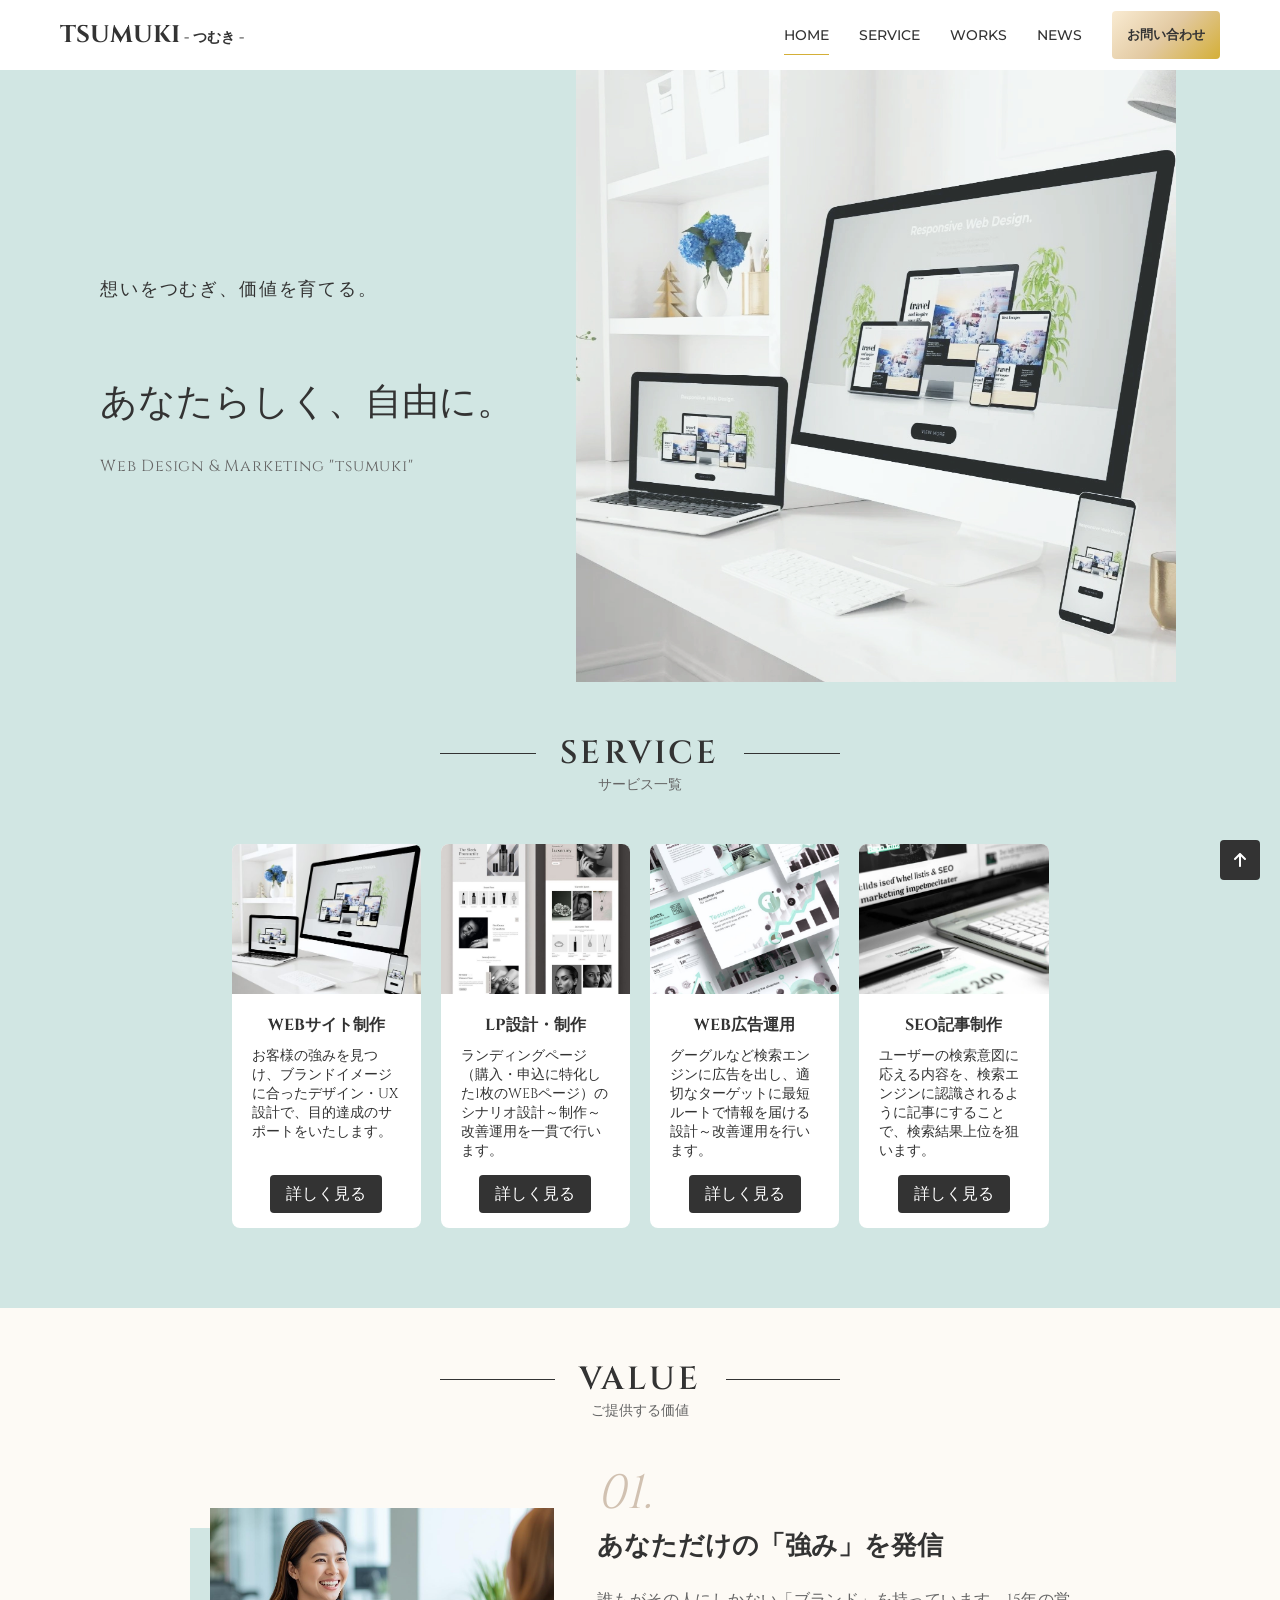
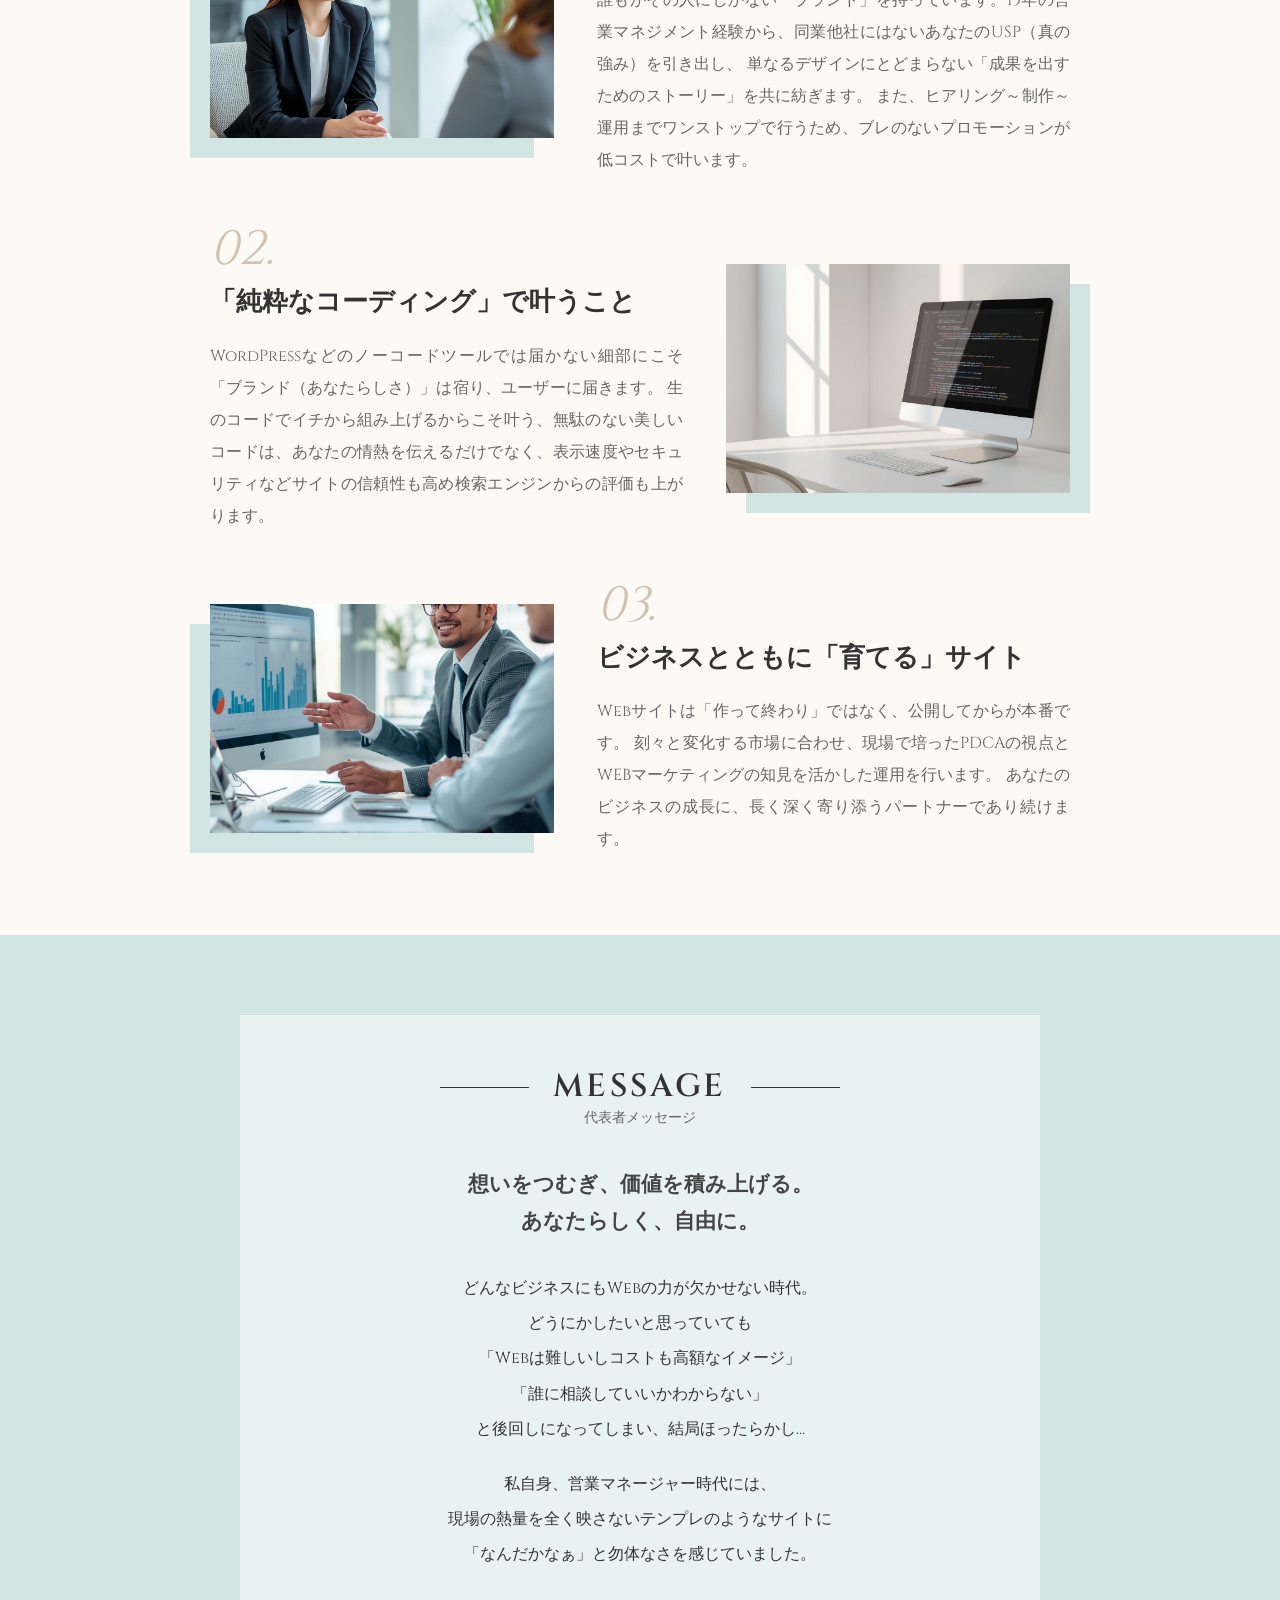
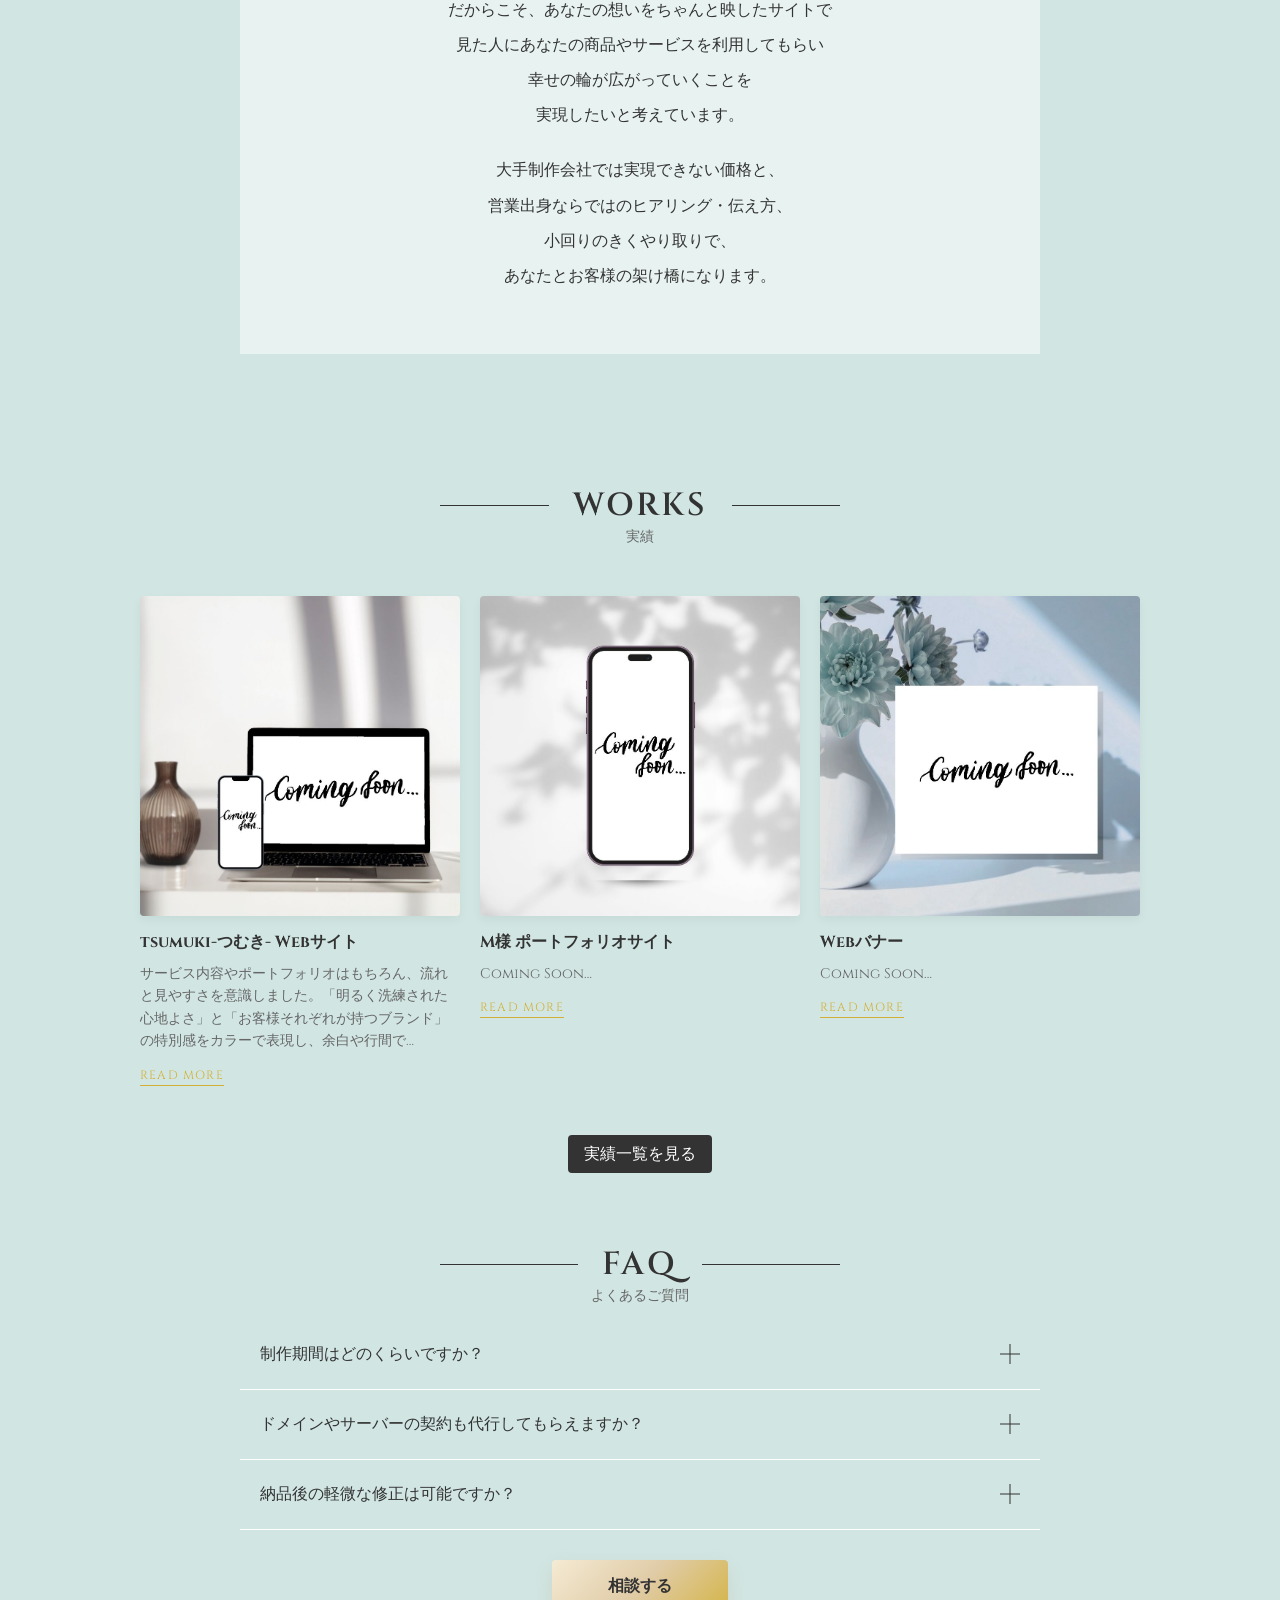
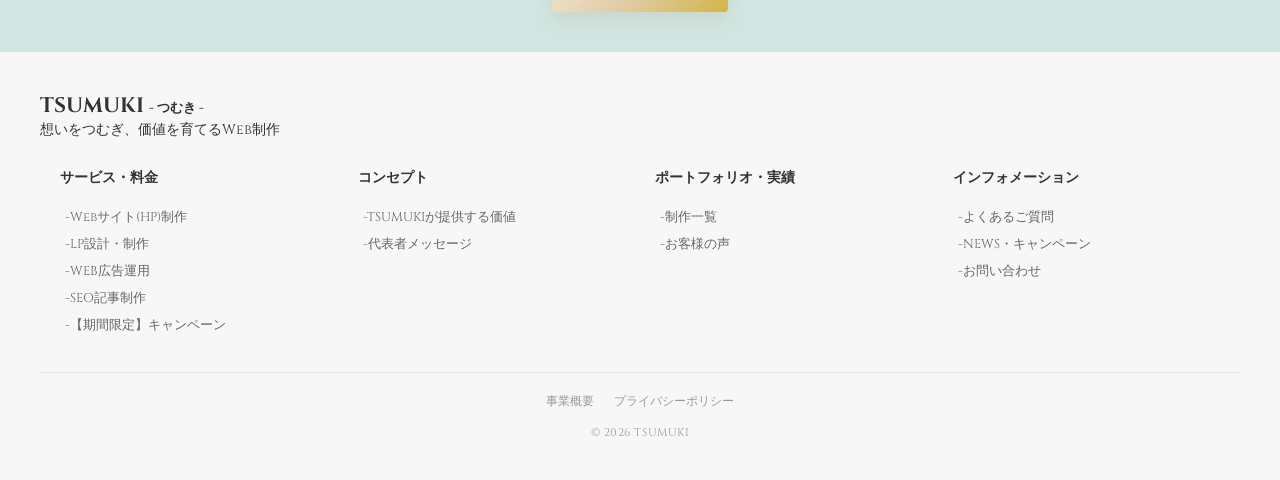
==== index.html @ a567a767 "Add files via upload" ====
<!DOCTYPE html>
<html lang="ja">
<head>
	<meta charset="UTF-8">
	<meta name="viewport" content="width=device-width, initial-scale=1.0">
	<title>tsumuki-つむき- | WEB DESIGN STUDIO</title>
	<link rel="stylesheet" href="css/style.css">

	<!-- Google Fonts 読み込み -->
		<link rel="preconnect" href="https://fonts.googleapis.com">
		<link rel="preconnect" href="https://fonts.gstatic.com" crossorigin>
		<link href="https://fonts.googleapis.com/css2?family=Cinzel:wght@400..900&family=Montserrat:ital,wght@0,100..900;1,100..900&display=swap" rel="stylesheet">

</head>
<body id="home">

	<!-- ＊＊＊＊＊＊＊＊＊＊＊＊＊＊＊＊＊＊＊＊＊＊＊＊＊＊＊＊＊＊＊＊
	 ヘッダー領域
	 ＊＊＊＊＊＊＊＊＊＊＊＊＊＊＊＊＊＊＊＊＊＊＊＊＊＊＊＊＊＊＊＊ -->
<header>
    <div class="header-container">
        <a href="index.html">
            <h1>TSUMUKI<span>&nbsp;-&nbsp;つむき&nbsp;-</span></h1>
        </a>
        
        <div class="hamburger" id="js-hamburger">
          <span></span>
          <span></span>
          <span></span>
        </div>

        <nav id="js-nav">
            <ul class="grobal-nav">
                <li><a href="index.html" aria-current="page">HOME</a></li>
                <li><a href="/index.html#service">SERVICE</a></li>
                <li><a href="soon.html">WORKS</a></li>
								<li><a href="soon.html">NEWS</a></li>
                <button class="header-cta"><a href="contact/index.html">お問い合わせ</a></button>
            </ul>
        </nav>

				
    </div>
</header>

	<!-- ＊＊＊＊＊＊＊＊＊＊＊＊＊＊＊＊＊＊＊＊＊＊＊＊＊＊＊＊＊＊＊＊
	 メイン領域
	 ＊＊＊＊＊＊＊＊＊＊＊＊＊＊＊＊＊＊＊＊＊＊＊＊＊＊＊＊＊＊＊＊ -->
	<main>
		<!-- ******************ファーストビュー****************** -->
		<section class="fv">
			<div class="fv-inner">
				<div class="fv-content">
					<h2 class="fv-copy">
						<span class="fv-copy-sub">想いをつむぎ、価値を育てる。</span><br>
						あなたらしく、<br class="sp-only">自由に。
					</h2>
					<p class="fv-lead">Web Design & Marketing "tsumuki"</p>
				</div>
				<picture class="fv-img">
						<img src="images/fv_1000.webp"	width="500"	height="600" alt="つむきウェブデザイン"
						>
				</picture>
			</div>
		</section> <!-- ファーストビュー終了 -->

		<!-- ********************サービス一覧******************** -->
		<section id="service" class="service_section">
			<div class="inner">
				<h2 class="section-title">SERVICE</h2>
				<p class="section-subtitle">
					サービス一覧
				</p>
				<div class="service-wrapper">
					<div class="service-item">
						<figure>
							<img src="images/service1_website.jpg" alt="ウェブサイト制作">
						</figure>
						<h3>WEBサイト制作</h3>
						<p>お客様の強みを見つけ、ブランドイメージに合ったデザイン・UX設計で、目的達成のサポートをいたします。</p>
						<div class="btn-wrapper">
							<a href="service/website.html" class="link-btn">詳しく見る</a>
						</div>
					</div>
					<div class="service-item">
						<figure>
							<img src="images/serivice2_lpdesign.jpg" alt="ランディングページ制作" width="100">
						</figure>
						<h3>LP設計・制作</h3>
						<p>ランディングページ（購入・申込に特化した1枚のWEBページ）のシナリオ設計～制作～改善運用を一貫で行います。</p>
						<div class="btn-wrapper">
							<a href="soon.html" class="link-btn">詳しく見る</a>
						</div>
					</div>
					<div class="service-item">
						<figure>
							<img src="images/service3_webad.jpg" alt="ウェブ広告運用">
						</figure>
						<h3>WEB広告運用</h3>
						<p>グーグルなど検索エンジンに広告を出し、適切なターゲットに最短ルートで情報を届ける設計～改善運用を行います。</p>
						<div class="btn-wrapper">
							<a href="soon.html" class="link-btn">詳しく見る</a>
						</div>
					</div>
					<div class="service-item">
						<figure>
							<img src="images/service4_seowriting.jpg" alt="SEO記事制作">
						</figure>
						<h3>SEO記事制作</h3>
						<p>ユーザーの検索意図に応える内容を、検索エンジンに認識されるように記事にすることで、検索結果上位を狙います。</p>
						<div class="btn-wrapper">
							<a href="soon.html" class="link-btn">詳しく見る</a>
						</div>
					</div>
				</div>	<!-- サービス一覧終了 -->
			</div>
		</section>	

		<!-- *********************私の強み********************* -->
		<section id="value" class="value_section_simple">
			<div class="inner">
				<h2 class="section-title">VALUE</h2>
				<p class="section-subtitle">
					ご提供する価値
				</p>
				
				<div class="value_item">
					<div class="value_img_wrapper">
						<img src="images/value1.jpg" alt="核心を紡ぐ言語化と戦略">
					</div>
					<div class="value_text_box">
						<span class="value_num_large">01.</span>
						<h3>あなただけの「強み」を発信</h3>
						<p>
							誰もがその人にしかない「ブランド」を持っています。15年の営業マネジメント経験から、同業他社にはないあなたのUSP（真の強み）を引き出し、	単なるデザインにとどまらない「成果を出すためのストーリー」を共に紡ぎます。	また、ヒアリング～制作～運用までワンストップで行うため、ブレのないプロモーションが低コストで叶います。
						</p>
					</div>
				</div>

				<div class="value_item reverse">
					<div class="value_img_wrapper">
						<img src="images/value2.jpg" alt="意志を刻む純粋なコーディング">
					</div>
					<div class="value_text_box">
						<span class="value_num_large">02.</span>
						<h3>「純粋なコーディング」で叶うこと</h3>
						<p>
							WordPressなどのノーコードツールでは届かない細部にこそ「ブランド（あなたらしさ）」は宿り、ユーザーに届きます。
							生のコードでイチから組み上げるからこそ叶う、無駄のない美しいコードは、あなたの情熱を伝えるだけでなく、表示速度やセキュリティなどサイトの信頼性も高め検索エンジンからの評価も上がります。
						</p>
					</div>
				</div>

				<div class="value_item">
					<div class="value_img_wrapper">
						<img src="images/value3.jpg" alt="信頼を編む技術と伴走">
					</div>
					<div class="value_text_box">
						<span class="value_num_large">03.</span>
						<h3>ビジネスとともに「育てる」サイト</h3>
						<p>
							Webサイトは「作って終わり」ではなく、公開してからが本番です。
							刻々と変化する市場に合わせ、現場で培ったPDCAの視点とWEBマーケティングの知見を活かした運用を行います。
							あなたのビジネスの成長に、長く深く寄り添うパートナーであり続けます。
						</p>
					</div>
				</div>

			</div>
		</section>

		<!-- *********************私の思い********************* -->
		<div id="message" class="message-window-wrapper">
			<div class="fixed-bg"></div>
			<section class="message-section">
				<div class="message-inner">
					<h2 class="section-title">MESSAGE</h2>
					<p class="section-subtitle">代表者メッセージ</p>
					<h3 class="message-h3">想いをつむぎ、価値を積み上げる。<br>あなたらしく、自由に。</h3>
					<div class="message-text">
						<p>
							どんなビジネスにもWebの力が欠かせない時代。<br class="pc-only">
							どうにかしたいと思っていても<br class="pc-only">
							「Webは難しいしコストも高額なイメージ」<br class="pc-only">
							「誰に相談していいかわからない」<br class="pc-only">
							と後回しになってしまい、結局ほったらかし…
						</p>
						<p>
							私自身、営業マネージャー時代には、<br class="pc-only">
							現場の熱量を全く映さないテンプレのようなサイトに<br class="pc-only">
							「なんだかなぁ」と勿体なさを感じていました。	
						</p>
						<p>
							だからこそ、あなたの想いをちゃんと映したサイトで<br class="pc-only">
							見た人にあなたの商品やサービスを利用してもらい<br class="pc-only">
							幸せの輪が広がっていくことを<br class="pc-only">
							実現したいと考えています。
						</p>
						<p>
							大手制作会社では実現できない価格と、<br class="pc-only">
							営業出身ならではのヒアリング・伝え方、<br class="pc-only">
							小回りのきくやり取りで、<br class="pc-only">
							あなたとお客様の架け橋になります。
						</p>
					</div>
				</div>
			</section>
		</div>
		
		<!-- *********************実例一覧********************* -->
		<section class="works_section">
			<div class="inner">
				<h2 class="section-title">WORKS</h2>
				<p class="section-subtitle">
					実績
				</p>
			</div>
			<div class="works-wrapper">
				<a href="soon.html" class="works-item">
					<img src="images/works_1.jpg" alt="">
					<h3>tsumuki-つむき- Webサイト</h3>
					<p>サービス内容やポートフォリオはもちろん、流れと見やすさを意識しました。「明るく洗練された心地よさ」と「お客様それぞれが持つブランド」の特別感をカラーで表現し、余白や行間で…</p>
					<span class="readmore-btn">read more</span>
				</a>
				<a href="soon.html" class="works-item">
					<img src="images/works_2.jpg" alt="">
		   		<h3>M様 ポートフォリオサイト</h3>
		  		<p>Coming Soon…</p>
		  		<span class="readmore-btn">read more</span>
				</a>
				<a href="soon.html" class="works-item">
					<img src="images/works_3.jpg" alt="">
		   		<h3>Webバナー</h3>
		  		<p>Coming Soon…</p>
		  		<span class="readmore-btn">read more</span>
		 	 	</a>
			</div>
			<div class="btn-wrapper">
				<a href="soon.html" class="link-btn">実績一覧を見る</a>
			</div>
		</section>
		
		<!-- *********************お客様の声********************* -->
		<!-- <section class="voice_section">
			<div class="inner">
				<h2 class="section-title">VOICE</h2>
				<p class="section-subtitle">
					クライアント様より
				</p>
			</div>
		</section>		
<br>
<br>
<br>
<br>
<br>
<br> -->

		<!-- *********************よくある質問********************* -->
		<section class="faq_section">
			<div class="inner">
				<h2 class="section-title">FAQ</h2>
				<p class="section-subtitle">
							よくあるご質問
				</p>
			</div>
			<div class="faq-container">
				<div class="faq-item">
					<button class="faq-question" aria-expanded="false">
						<span>制作期間はどのくらいですか？</span>
						<span class="icon"></span>
					</button>
					<div class="faq-answer">
						<div class="answer-content">
							<p>ヒアリングから納品まで、通常1ヶ月〜2ヶ月ほどお時間をいただいております。お急ぎの場合は調整可能な場合もございますので、お気軽にご相談ください。</p>
						</div>
					</div>
				</div>

				<div class="faq-item">
					<button class="faq-question" aria-expanded="false">
						<span>ドメインやサーバーの契約も代行してもらえますか？</span>
						<span class="icon"></span>
					</button>
					<div class="faq-answer">
						<div class="answer-content">
							<p>はい、代行可能です。お客様の名義で契約を進め、保守管理まで一貫してサポートさせていただくプランもご用意しております。</p>
						</div>
					</div>
				</div>

				<div class="faq-item">
					<button class="faq-question" aria-expanded="false">
						<span>納品後の軽微な修正は可能ですか？</span>
						<span class="icon"></span>
					</button>
					<div class="faq-answer">
						<div class="answer-content">
							<p>公開後1ヶ月以内のテキスト修正や画像の差し替えは無償で承っております。大幅なレイアウト変更などは別途お見積りとなる場合がございます。</p>
						</div>
					</div>
				</div>

			</div>
		</section>

		<!-- *********************[相談する]ボタン********************* -->
				<div class="btn-wrapper">
					<a href="contact/index.html" class="cta-button">相談する</a>
				</div>

	</main>

	<!-- ＊＊＊＊＊＊＊＊＊＊＊＊＊＊＊＊＊＊＊＊＊＊＊＊＊＊＊＊＊＊＊＊
	 フッター領域
	 ＊＊＊＊＊＊＊＊＊＊＊＊＊＊＊＊＊＊＊＊＊＊＊＊＊＊＊＊＊＊＊＊ -->
	<footer class="footer">
		<!-- ↑TOPへ戻るボタン -->
		<a href="#top">
			<button class="top-btn">
				<svg class="svgIcon" viewBox="0 0 384 512">
					<path
						d="M214.6 41.4c-12.5-12.5-32.8-12.5-45.3 0l-160 160c-12.5 12.5-12.5 32.8 0 45.3s32.8 12.5 45.3 0L160 141.2V448c0 17.7 14.3 32 32 32s32-14.3 32-32V141.2L329.4 246.6c12.5 12.5 32.8 12.5 45.3 0s12.5-32.8 0-45.3l-160-160z">
					</path>
				</svg>
			</button>
		</a>

		<div class="footer-container">
		<!-- ロゴ・名前エリア -->
			<div class="footer_brand">
				<a href="index.html">
	    	  <div class="footer_logo">TSUMUKI&nbsp;<span>-&nbsp;つむき&nbsp;-</span></div>
  	  	  <p class="footer_tagline">想いをつむぎ、価値を育てるWeb制作</p>
				</a>
    	</div>

		<!-- フッター情報エリア -->
			<div class="footer__main">
				<details open class="footer__accordion">
					<summary>サービス・料金</summary>
					<ul>
						<li><a href="soon.html">-Webサイト(HP)制作</a></li>
						<li><a href="soon.html">-LP設計・制作</a></li>
						<li><a href="soon.html">-WEB広告運用</a></li>
						<li><a href="soon.html">-SEO記事制作</a></li>
						<li><a href="soon.html">-【期間限定】キャンペーン</a></li>
					</ul>
				</details>
				
				<details open class="footer__accordion">
					<summary>コンセプト</summary>
					<ul>
						<li><a href="#value">-TSUMUKIが提供する価値</a></li>
						<li><a href="#message">-代表者メッセージ</a></li>
					</ul>
				</details>

				<details open class="footer__accordion">
					<summary>ポートフォリオ・実績</summary>
					<ul>
						<li><a href="soon.html">-制作一覧</a></li>
						<li><a href="soon.html">-お客様の声</a></li>
					</ul>
				</details>

				<details open class="footer__accordion">
					<summary>インフォメーション</summary>
					<ul>
						<li><a href="soon.html">-よくあるご質問</a></li>
						<li><a href="soon.html">-NEWS・キャンペーン</a></li>
						<li><a href="soon.html">-お問い合わせ</a></li>
					</ul>
				</details>	

			</div>

			<div class="footer__sub">
				<nav class="footer__sub-nav">
					<a href="soon.html">事業概要</a>
					<a href="soon.html">プライバシーポリシー</a>
				</nav>
				<p class="copyright">&copy; 2026 TSUMUKI</p>
			</div>
		</div>


		<!-- *********************JavaScript********************* -->
		<script src="js/float.js"></script>
		<script src="js/hamburger.js"></script>
		<script src="js/smart-header.js"></script>

		<!-- FAQのアコーディオン用JS -->	
		<script>
			document.querySelectorAll('.faq-question').forEach(button => {
				button.addEventListener('click', () => {
					const expanded = button.getAttribute('aria-expanded') === 'true';
					button.setAttribute('aria-expanded', !expanded);
				});
			});
		</script>

		<!-- フッターのサイトマップアコーディオン：スマホ表示のみ閉じておくためのJS -->
		<script>
			function initFooter() {
				if (window.innerWidth <= 800) {
					document.querySelectorAll('.footer__accordion').forEach(el => el.removeAttribute('open'));
				} else {
					document.querySelectorAll('.footer__accordion').forEach(el => el.setAttribute('open', ''));
				}
			}
			// 読み込み時とリサイズ時に実行（ブラウザ幅を変えたときに消える問題を防ぐ）
			window.addEventListener('load', initFooter);
			window.addEventListener('resize', initFooter);
		</script>
	</footer>
</body>
</html>
---- css/style.css ----
@charset "UTF-8";
html {
  scroll-behavior: smooth;
}

html * {
  margin: 0;
  padding: 0;
  box-sizing: border-box;
}

body {
  background-color: #D1E6E3;
  color: #333;
  /* フォント　<weight>: Use a value from 400 to 900 */
  font-family: "Cinzel", serif;
  font-optical-sizing: auto;
  font-style: normal;
}

ul {
  list-style-type: none;
  margin-left: 0;
}

a {
  text-decoration: none;
}

img {
  max-width: 100%;
  height: auto;
}

/* headerの高さ分を計算して */
section {
  scroll-margin-top: 100px;
}

@media (max-width: 800px) and (min-width: 481px) {
  section {
    scroll-margin-top: 120px;
  }
}
/*============================================================
 全ページ共通レイアウト ============================================================*/
/* ------------------------------------------
 ヘッダー設定
 ------------------------------------------ */
header {
  height: auto;
  min-height: 70px;
  background-color: #fff;
  position: fixed;
  width: 100%;
  z-index: 1000;
  top: 0;
  transition: transform 0.4s ease; /* スムーズに消える */
}

/* footerが見えると上に引っ込む */
header.header-hidden {
  transform: translateY(-100%);
}

header .header-container {
  max-width: 1200px;
  width: 100%;
  margin: 0 auto;
  padding: 0 20px;
  display: flex;
  justify-content: space-between;
  align-items: center;
  box-sizing: border-box;
  min-height: 70px;
}

header h1 {
  font-weight: 700;
  font-size: clamp(22px, 4vw, 24px);
  color: #333;
  line-height: 1;
}

header h1 span {
  font-size: clamp(10px, 1.8vw, 14px);
}

header nav ul {
  display: flex;
  align-items: center;
  gap: 30px;
  font-family: "Montserrat", sans-serif;
  font-weight: 500;
  font-size: clamp(12px, 1.5vw, 14px);
}

.header-cta {
  display: inline-block;
  padding: 15px;
  background: linear-gradient(135deg, #F9EBD2 0%, #E2C9A1 50%, #D4AF37 100%);
  color: #333;
  font-weight: 600;
  text-decoration: none;
  border-radius: 4px;
  border: none;
  cursor: pointer;
  text-align: center;
}

/* navの下線アニメーション */
.grobal-nav a {
  position: relative;
  color: #333;
  padding-bottom: 10px;
}

.grobal-nav li a::after {
  content: "";
  position: absolute;
  left: 0;
  bottom: 0;
  width: 100%;
  height: 0.5px;
  background-color: #D4AF37;
  transform: scaleX(0);
  transform-origin: left;
  transition: transform 0.3s ease;
}

.grobal-nav li a:hover::after,
.grobal-nav li a[aria-current=page]::after {
  transform: scaleX(1);
}

/* ハンバーガーボタン */
.hamburger {
  display: none;
  width: 30px;
  height: 24px;
  cursor: pointer;
  position: relative;
  z-index: 2100;
}

.hamburger span {
  position: absolute;
  left: 0;
  width: 100%;
  height: 2px;
  background-color: #333;
  transition: all 0.4s;
}

.hamburger span:nth-child(1) {
  top: 0;
}

.hamburger span:nth-child(2) {
  top: 11px;
}

.hamburger span:nth-child(3) {
  bottom: 0;
}

/* --------------タブレット：2段表示 ------------- */
@media (max-width: 800px) and (min-width: 481px) {
  header .header-container {
    flex-direction: column;
    justify-content: center;
    padding: 25px 0 20px;
    height: auto;
  }
  header h1 {
    margin-bottom: 25px;
  }
  header nav ul {
    gap: 40px;
  }
  .grobal-nav a {
    padding-bottom: 5px;
  }
}
/* -------------　スマホ：ハンバーガー　------------- */
@media (max-width: 480px) {
  .hamburger {
    display: block;
  }
  header nav {
    position: fixed;
    top: 0;
    right: -100%;
    width: 100%;
    height: 100vh;
    background-color: rgba(255, 255, 255, 0.98);
    transition: all 0.5s ease;
    z-index: 2000;
    display: flex;
    align-items: center;
    justify-content: center;
  }
  header nav.active {
    right: 0;
  }
  header nav ul {
    flex-direction: column;
    gap: 40px;
  }
  /* スマホのメニュー内はタップしやすさ優先で少し大きく */
  .grobal-nav a {
    font-size: 18px;
  }
}
/* ------------------------------------------
 見出し設定
 ------------------------------------------ */
/* ↓ 見出しh2のレイアウト */
.section-title,
.thanks-title {
  display: flex;
  align-items: center;
  justify-content: center;
  gap: 1.5rem; /* 文字と線の間 */
  font-size: clamp(1.6rem, 3.8vw, 2rem);
  font-weight: 600;
  letter-spacing: 0.1em;
  text-align: center;
  max-width: 400px;
  margin: 0 auto;
}

/* ↓ 見出しの左右線 */
.section-title::before,
.section-title::after {
  content: "";
  flex: 1;
  height: 0.5px;
  background: #333;
}

/* ------------------------------------------
 フッター設定
 ------------------------------------------ */
footer {
  height: auto;
  min-height: 200px;
  background-color: #F7F7F7;
  margin-top: 40px;
  padding: 40px 20px;
  font-size: 0.875rem;
}

.footer-container {
  max-width: 1200px;
  margin: 0 auto;
}

/* -------------　「TOPへ戻る」ボタン　------------- */
.top-btn {
  width: 40px;
  height: 40px;
  border-radius: 4px;
  background-color: #333;
  border: none;
  font-weight: 500;
  display: flex;
  align-items: center;
  justify-content: center;
  cursor: pointer;
  transition-duration: 0.3s;
  overflow: hidden;
  position: fixed;
  right: 20px;
  bottom: 20px;
  z-index: 1000;
}

.svgIcon {
  width: 12px;
  transition-duration: 0.3s;
}

.svgIcon path {
  fill: #fff;
}

.top-btn:hover {
  width: 100px;
  transition-duration: 0.3s;
  background-color: #333;
  align-items: center;
}

.top-btn:hover .svgIcon {
  /* width: 20px; */
  transition-duration: 0.3s;
  transform: translateY(-200%);
}

.top-btn::before {
  position: absolute;
  bottom: -20px;
  content: "トップへ戻る";
  font-weight: 400;
  color: #fcfcf6;
  font-size: 0px;
}

.top-btn:hover::before {
  font-size: 13px;
  opacity: 1;
  bottom: unset;
  transition-duration: 0.3s;
}

/* -------------　ブランドエリア　------------- */
.footer_brand a {
  color: #333;
}

.footer_logo {
  font-size: 1.3rem;
  font-weight: 700;
}

.footer_logo span {
  font-size: 0.8rem;
}

/* -------------　サイトマップ　------------- */
.footer__main {
  display: grid;
  gap: 20px 10px;
  padding: 30px 0 0;
}

/* --- ベース：スマホ（2列） --- */
@media screen and (max-width: 480px) {
  .footer__main {
    grid-template-columns: repeat(2, 1fr);
  }
}
/* --- タブレット（3列） --- */
@media screen and (min-width: 481px) and (max-width: 800px) {
  .footer__main {
    grid-template-columns: repeat(3, 1fr);
  }
}
/* アコーディオン共通スタイル */
.footer__accordion {
  border: none;
}

.footer__accordion summary {
  list-style: none;
  cursor: pointer;
  display: flex;
  align-items: center;
  font-weight: 600;
  font-size: 0.85rem;
  gap: 6px;
}

/* 矢印（∨）の設定 */
.footer__accordion summary::after {
  content: "";
  width: 5px;
  height: 5px;
  border-right: 1px solid #666;
  border-bottom: 1px solid #666;
  transform: rotate(45deg); /* 閉じている時は下向き */
  transition: transform 0.2s;
}

/* 開いている（open属性がある）時の矢印 */
.footer__accordion[open] summary::after {
  transform: rotate(-135deg); /* 上向き */
}

/* リスト部分 */
.footer__accordion ul {
  padding: 8px 0 0 5px;
  list-style: none;
}

.footer__accordion ul li {
  margin-bottom: 8px;
}

.footer__accordion ul li a {
  color: #666;
  text-decoration: none;
  font-size: 0.8rem;
}

/* --- PC（801px以上：4列・矢印なし・強制表示） --- */
@media screen and (min-width: 801px) {
  .footer__main {
    grid-template-columns: repeat(4, 1fr);
    gap: 30px;
    padding: 30px 20px 0;
  }
  .footer__accordion {
    display: block;
  }
  /* summaryを単なる見出しにして、クリック不可にする */
  .footer__accordion summary {
    pointer-events: none;
    cursor: default;
    padding-bottom: 12px;
  }
  /* 矢印を完全に消す */
  .footer__accordion summary::after {
    display: none !important;
  }
  /* 中身を強制表示（open属性がなくても出す） */
  .footer__accordion ul {
    display: block !important;
    opacity: 1 !important;
    visibility: visible !important;
  }
}
/* -------------　他・コピーライト　------------- */
.footer__sub {
  margin-top: 30px;
  border-top: 1px solid #e0e0e0;
  padding-top: 20px;
  text-align: center;
}

.footer__sub-nav {
  display: flex;
  justify-content: center;
  gap: 20px;
  margin-bottom: 15px;
}

.footer__sub-nav a {
  font-size: 0.75rem;
  color: #999;
}

.copyright {
  font-size: 0.7rem;
  color: #999;
  letter-spacing: 0.05em;
}

/*============================================================ 
TOPページの設定ここから ============================================================*/
/* ------------------------------------------
 ファーストビュー（PC）
 ------------------------------------------ */
.fv {
  position: relative;
  width: 100%;
  background-color: #D1E6E3;
  overflow: hidden;
  margin-top: 70px;
}

.fv-inner {
  max-width: 1200px;
  margin: 0 auto;
  display: flex;
  align-items: center;
  justify-content: flex-end;
  position: relative;
  padding: 0 5%; /* 上下に少し余白を持たせて、SERVICEとの距離を保つ */
}

.fv-content {
  position: absolute;
  left: 5%;
  top: 50%;
  transform: translateY(-50%);
  z-index: 10;
  width: 100%;
  pointer-events: none;
}

.fv-copy {
  font-family: "Yu Mincho", serif;
  font-size: clamp(1.8rem, 4vw, 2.3rem);
  line-height: 1.6;
  color: #333;
  font-weight: 500;
}

.sp-only {
  display: none;
}

.fv-copy-sub {
  font-size: 0.5em;
  display: block;
  letter-spacing: 0.1em;
  margin-bottom: 0.5em;
}

.fv-lead {
  margin-top: 1.5em;
  font-size: 1rem;
  letter-spacing: 0.05em;
  color: #666;
}

.fv-img {
  width: 60%;
  max-width: 600px;
}

.fv-img img {
  width: 100%;
  height: auto;
  display: block;
  opacity: 0;
  transform: scale(1.05);
  filter: blur(5px);
  animation: fvAppear 2s cubic-bezier(0.33, 1, 0.68, 1) forwards;
}

@keyframes fvAppear {
  to {
    opacity: 0.8;
    transform: scale(1);
    filter: blur(0);
  }
}
/* ------------------------------------------
 ファーストビュー（800px以下）
 ------------------------------------------ */
@media (max-width: 800px) {
  .fv {
    margin-bottom: 0;
    margin-top: 120px;
  }
  .fv-inner {
    padding: 0;
  }
  .fv-content {
    position: absolute;
    left: 10px;
    top: 10px;
    transform: none;
    z-index: 20;
    padding: 20px;
    width: auto;
  }
  .fv-copy {
    font-size: 6.5vw;
    white-space: nowrap;
    text-shadow: 0 0 15px #fff, 0 0 5px #fff;
  }
  .fv-copy-sub {
    display: inline-block;
  }
  .fv-lead {
    margin-top: 0.5em;
  }
  .fv-img {
    width: 100%;
    max-width: 100%;
    opacity: 0.8;
    margin: 0;
  }
}
@media (min-width: 481px) and (max-width: 800px) {
  /* コピーが大きすぎるのを抑制 */
  .fv-copy {
    font-size: 5vw; /* 6.5vwから少しトーンダウン */
    margin-top: 20px;
  }
  /* 画像を少し横長に見せる（高さを抑える）調整 */
  .fv-img {
    width: 100%;
    max-height: 500px; /* ★ここで高さを制限して横長感を出す */
    overflow: hidden; /* はみ出た分を隠す */
  }
  .fv-img img {
    width: 100%;
    height: 100%;
    -o-object-fit: cover;
       object-fit: cover; /* ★画像が潰れないように中央で切り抜き */
    -o-object-position: center 30%;
       object-position: center 30%; /* 少し上めを基準に切り抜くとデスクが綺麗に見えます */
  }
  /* ブランド名の位置をデスクの余白に合わせる */
  .fv-lead {
    bottom: 5%;
    margin-bottom: 20px;
  }
}
@media (max-width: 480px) {
  .fv {
    margin-top: 70px;
  }
  .fv-content {
    position: absolute;
    left: 0;
    top: 0;
    width: 100%;
    height: 100%;
    transform: none;
    z-index: 20;
    padding: 20px;
    pointer-events: none;
  }
  .fv-copy {
    font-size: 2rem;
    line-height: 1.3;
    margin-left: 10px;
  }
  .sp-only {
    display: inline;
  }
  .fv-copy-sub {
    margin-bottom: 2em;
  }
  .fv-lead {
    position: absolute;
    bottom: 10%; /* 画像の下の方に配置 */
    left: 20px; /* 左端からの距離 */
    margin-top: 0; /* absoluteにしたのでmarginはリセット */
    font-size: 0.85rem;
    color: #666;
    background: rgba(255, 255, 255, 0.4); /* 背景を少しだけ白くして文字を浮かせる */
    padding: 2px 8px;
    border-radius: 2px;
  }
}
/* ------------------------------------------
 サービス一覧section
 ------------------------------------------ */
.service_section {
  padding-top: 50px;
}

/* 横並び4列 */
.service-wrapper {
  max-width: 900px;
  width: 95%;
  margin: 50px auto 80px auto;
  display: flex;
  gap: 20px;
  flex-wrap: wrap;
  justify-content: space-between;
}

/* 各サービスアイテム */
.service-item {
  flex: 0 1 calc(25% - 15px); /* flex-growを0にして幅を安定させる */
  box-sizing: border-box;
  background: #fff;
  padding: 0 0 15px;
  border-radius: 8px;
  overflow: hidden;
  display: flex;
  flex-direction: column;
  align-items: center;
  /* スクロールアニメーション初期状態 */
  opacity: 0;
  transform: translateY(20px);
  transition: opacity 1s ease, transform 1s ease;
  transition-delay: 0.2s;
}

.service-item:nth-child(2) {
  transition-delay: 0.4s;
}

.service-item:nth-child(3) {
  transition-delay: 0.6s;
}

.service-item:nth-child(4) {
  transition-delay: 0.8s;
}

/* アニメーション発動時 */
.service-item.show {
  opacity: 1;
  transform: translateY(0);
}

/* サービスイメージ画像 */
.service-item figure {
  width: 100%;
  margin: 0;
}

.service-item img {
  width: 100%;
  height: 150px;
  -o-object-fit: cover;
     object-fit: cover;
  display: block;
}

/* テキスト部分にだけ余白を作る */
.service-item h3,
.service-item p {
  padding: 0 20px;
}

.service-item h3 {
  margin: 20px 0 10px 0;
  font-size: 16px; /* スマホで見やすいよう調整（必要に応じて） */
}

.service-item p {
  flex-grow: 1;
  font-size: 14px;
  margin-bottom: 15px;
}

/* ボタンスタイル */
.link-btn {
  display: inline-block;
  padding: 8px 16px;
  background: #333;
  color: #fff;
  text-decoration: none;
  border-radius: 4px;
}

/* ---------- タブレット（601px〜800px）：3列表示  ---------- */
@media (min-width: 601px) and (max-width: 800px) {
  .service-wrapper {
    /* 隙間を少し詰めて3枚収まりやすくする */
    gap: 15px;
    justify-content: flex-start; /* 4枚目が左に寄るようにする */
  }
  .service-item {
    /* 3列にするための計算：(100% / 3) - 隙間分 */
    flex: 0 1 calc(33.333% - 10px);
    margin-bottom: 20px;
  }
  .service-item h3 {
    font-size: 15px; /* 枠が狭くなるので少し文字を小さく */
    padding: 0 10px;
  }
  .service-item p {
    font-size: 13px;
    padding: 0 10px;
  }
  .link-btn {
    font-size: 12px;
    padding: 6px 12px;
  }
}
/* ------------ スマホ対応（600px以下）：2列表示------------ */
@media (max-width: 600px) {
  .service-wrapper {
    width: 100%;
    gap: 10px; /* 隙間を少し狭くする */
    margin: 30px auto;
  }
  .service-item {
    /* 2列にするために50%からgap分を引く */
    flex: 0 1 calc(50% - 5px);
    margin-bottom: 10px;
  }
  .service-item img {
    height: 120px; /* 画像の高さを少し抑える */
  }
  .service-item h3,
  .service-item p {
    padding: 0 10px; /* 内側の余白を少し詰める */
  }
  .service-item h3 {
    font-size: 14px;
    margin: 15px 0 8px 0;
  }
  .service-item p {
    font-size: 12px;
    line-height: 1.5;
  }
  .link-btn {
    font-size: 11px;
    padding: 6px 12px;
  }
}
/* ------------------------------------------
 私の強みセクション
 ------------------------------------------ */
.value_section_simple {
  padding: 50px 0 80px;
  background-color: #fdfaf5; /* キナリ色 */
  overflow: hidden;
}

.inner {
  max-width: 900px;
  width: 100%;
  margin: 0 auto;
  padding: 0 20px;
}

.section-subtitle {
  text-align: center;
  font-size: clamp(0.7rem, 1.8vw, 0.9rem);
  color: #666;
  font-family: "Montserrat", sans-serif;
}

.value_item {
  display: flex;
  align-items: center;
  gap: 5%;
  margin-top: 50px;
  margin-bottom: 0px;
}

.value_item.reverse {
  flex-direction: row-reverse;
}

.value_img_wrapper {
  flex: 0 0 40%; /* 全体幅の40%相当 */
  box-shadow: -20px 20px 0px #D1E6E3; /* 基本の影（左下） */
  line-height: 0; /* 下に謎の隙間ができるのを防ぐ */
  min-width: 0; /* flexアイテムの崩れ防止 */
}

/* 画像に少し「奥行き」を出す装飾 */
.value_img_wrapper img {
  width: 100%;
  height: auto;
  aspect-ratio: 3/2; /* 2:3の横長にすると、より記事っぽくなります */
  -o-object-fit: cover;
     object-fit: cover;
  transition: transform 0.4s ease;
}

/* 逆配置の時のシャドウの向きを調整 */
.value_item.reverse .value_img_wrapper {
  box-shadow: 20px 20px 0 #D1E6E3;
}

.value_text_box {
  flex: 1;
  min-width: 0;
}

.value_num_large {
  display: block;
  font-size: 3rem;
  color: #d1c1b1; /* 番号ベージュ */
  margin-bottom: 10px;
  font-style: italic;
  line-height: 1;
}

.value_text_box h3 {
  font-family: "Yu Mincho", serif;
  font-size: 1.6rem;
  margin-bottom: 20px;
  color: #333;
  line-height: 1.4;
}

.value_text_box p {
  font-size: 1rem;
  line-height: 2;
  color: #666;
  text-align: justify;
}

/* ------------------ スマホ対応 -------------------- */
@media (max-width: 800px) {
  .value_item, .value_item.reverse {
    flex-direction: column; /* 縦並びに強制変更 */
    gap: 40px;
    margin-top: 30px;
    margin-bottom: 50px;
  }
  .value_img_wrapper, .value_text_box {
    flex: none;
    width: 90%;
  }
  .value_img_wrapper img {
    aspect-ratio: 16/9; /* 少し浅めの横長 */
  }
  .value_section_simple {
    padding: 50px 0 0;
  }
}
/* ------------------------------------------
 メッセージセクション
 ------------------------------------------ */
/* 前のセクションの設定（隙間が出ないようにする） */
.works_section {
  background-color: #D1E6E3;
  position: relative;
  z-index: 10;
  padding: 50px 0 0;
}

/* 窓の外枠：「切り抜き」の基準 */
.message-window-wrapper {
  position: relative;
  width: 100%;
  /* 窓の高さはメッセージ量に合わせて調整 */
  min-height: 100vh;
  clip-path: inset(0);
}

.fixed-bg {
  position: fixed;
  top: 0;
  left: 0;
  width: 100%;
  height: 100vh;
  background-image: url("../images/message_bg1.jpg");
  opacity: 0.5;
  background-size: cover;
  background-position: center;
  z-index: -1;
  /* iOSでのカクつき防止 */
  will-change: transform;
}

/* メッセージ文が乗る透明セクション */
.message-section {
  position: relative;
  z-index: 1;
  width: 100%;
  padding: 80px 0;
  display: flex;
  justify-content: center;
  align-items: center;
  /* 背景を透明に＝画像が見える */
  background: transparent;
}

/* 可読性アップのための白幕 */
.message-inner {
  max-width: 800px;
  width: 85%;
  text-align: center;
  background: rgba(255, 255, 255, 0.5);
  padding: 50px 20px;
}

.message-h3 {
  padding: 40px 0 20px;
  font-size: clamp(1.1rem, 2.8vw, 1.3rem);
  line-height: 2.3rem;
  color: #444;
}

.message-text p {
  font-size: 1rem;
  line-height: 2.2rem;
  padding: 10px 0;
}

/* ----------- スマホ対応:改行外して左寄せ ---------- */
@media (max-width: 480px) {
  .message-section {
    padding: 40px 0;
  }
  .message-inner {
    padding: 30px 20px;
  }
  .message-h3 {
    font-size: 1.09rem;
    line-height: 1.8rem;
  }
  .message-text p {
    line-height: 2rem;
    text-align: start;
  }
  .pc-only {
    display: none;
  }
}
/* -----------------------------------------------------------
   実績一覧セクション（WORKS）
   ----------------------------------------------------------- */
.works_section {
  padding: 50px 0 0;
}

/* 親要素：隙間を調整 */
.works-wrapper {
  max-width: 1000px;
  width: 90%;
  margin: 50px auto 50px;
  display: flex;
  flex-wrap: wrap; /* 折り返しを許可 */
  gap: 30px 20px;
  justify-content: center;
}

/* 各アイテムの基本設定（PC/タブレット共通） */
a.works-item {
  display: block;
  /* PCは3列：隙間(20px)を考慮した計算 */
  flex: 0 1 calc((100% - 40px) / 3);
  text-align: left;
}

.works-item img {
  width: 100%;
  height: auto;
  aspect-ratio: 1/1; /* 画像のサイズを統一してガタつき防止 */
  -o-object-fit: cover;
     object-fit: cover;
  display: block;
  border-radius: 4px;
  box-shadow: 0 4px 10px rgba(0, 0, 0, 0.05);
}

.works-item h3 {
  font-size: 16px;
  margin: 15px 0 10px;
  color: #333;
}

.works-item p {
  font-size: 14px;
  line-height: 1.6;
  color: #666;
  margin-bottom: 10px;
}

/* readmoreボタンの微調整 */
.readmore-btn {
  font-size: 12px;
  color: #D4AF37; /* ブランドカラーに合わせる */
  text-transform: uppercase;
  letter-spacing: 0.1em;
  border-bottom: 1px solid #D4AF37;
  padding-bottom: 2px;
  transition: opacity 0.3s;
}

.readmore-btn:hover {
  opacity: 0.7;
}

/* ----------- スマホ：2列表示 ---------- */
@media (max-width: 768px) {
  .works_section {
    padding: 50px 0 0;
  }
  .works-wrapper {
    margin: 30px auto 30px;
    width: 90%;
    gap: 20px 10px;
    justify-content: flex-start;
  }
  a.works-item {
    /* 2列：隙間(10px)を考慮 */
    flex: 0 1 calc((100% - 10px) / 2);
    padding: 10px 0;
  }
  .works-item h3 {
    font-size: 14px;
    margin-top: 10px;
  }
  .works-item p {
    font-size: 12px;
    line-height: 1.4;
    /* 3行以上は隠す */
    display: -webkit-box;
    line-clamp: 3;
    -webkit-line-clamp: 3;
    -webkit-box-orient: vertical;
    overflow: hidden;
  }
  .readmore-btn {
    font-size: 11px;
  }
}
/* ------------------------------------------
 FAQセクション
 ------------------------------------------ */
.faq_section {
  padding: 70px 0 0;
}

/* アコーディオン全体 */
.faq-container {
  max-width: 800px;
  margin: 15px auto 30px;
}

.faq-item {
  border-bottom: 1px solid #ffffff;
}

/* 質問部分 */
.faq-question {
  width: 100%;
  display: flex;
  justify-content: space-between;
  gap: 30px;
  align-items: center;
  padding: 24px 20px;
  background: none;
  border: none;
  cursor: pointer;
  font-size: 1rem;
  font-weight: 400;
  text-align: left;
  transition: color 0.3s ease;
  color: #333;
}

/* プラス・マイナスアイコン */
.icon {
  position: relative;
  width: 20px;
  height: 20px;
}

.icon::before,
.icon::after {
  content: "";
  position: absolute;
  top: 50%;
  left: 50%;
  width: 100%;
  height: 1px;
  background-color: #333;
  transform: translate(-50%, -50%);
  transition: transform 0.3s ease;
}

.icon::after {
  transform: translate(-50%, -50%) rotate(90deg);
}

/* 開いた時のアイコン変化 */
.faq-question[aria-expanded=true] .icon::after {
  transform: translate(-50%, -50%) rotate(0deg);
}

/* 回答部分（アニメーション用） */
.faq-answer {
  display: grid;
  grid-template-rows: 0fr;
  transition: grid-template-rows 0.4s ease;
  overflow: hidden;
}

.faq-question[aria-expanded=true] + .faq-answer {
  grid-template-rows: 1fr;
}

.answer-content {
  min-height: 0;
}

.answer-content p {
  padding: 0 20px 24px;
  line-height: 1.8;
  color: #666;
}

/* ----------「相談する」ボタン---------- */
.btn-wrapper {
  max-width: 800px;
  width: 95%;
  margin: 0 auto;
  display: flex;
  flex-direction: column;
  align-items: center;
}

.cta-button {
  display: inline-block;
  padding: 15px 56px;
  background: linear-gradient(135deg, rgba(249, 235, 210, 0.9) 0%, rgba(226, 201, 161, 0.9) 50%, rgba(212, 175, 55, 0.9) 100%);
  color: #333;
  font-weight: 700;
  text-decoration: none;
  border-radius: 4px;
  /* 影 */
  box-shadow: 0 8px 20px rgba(180, 150, 100, 0.2);
  /* アニメーション */
  transition: all 0.3s cubic-bezier(0.25, 0.46, 0.45, 0.94);
  border: none;
  cursor: pointer;
  text-align: center;
}

.cta-button:hover {
  /* ホバー時に少し大きく、影を深くして「押せる感」を強調 */
  transform: translateY(-2px) scale(1.02);
  box-shadow: 0 8px 20px rgba(180, 150, 100, 0.4);
  filter: brightness(1.05); /* ほんの少し明るく光らせる */
}

/*============================================================ 
お問い合わせページの設定ここから
 ============================================================*/
.contact-section {
  padding: 120px 20px 0;
}

/* ---------------タブレット：nav2段になったとき--------------- */
@media (max-width: 800px) and (min-width: 481px) {
  .contact-section {
    padding: 160px 20px 0;
  }
}
.container {
  max-width: 600px;
  margin: 0 auto;
}

#contact .section-subtitle {
  margin: 10px 0 0;
  line-height: 1.8rem;
}

/* ---------------フォームの入力エリア--------------- */
.form-group {
  margin-bottom: 25px;
}

.form-group label {
  display: block;
  font-weight: bold;
  font-size: 0.9rem;
  margin-bottom: 8px;
}

.form-group label span {
  background: #c8a45d; /* 必須の印 */
  color: #fff;
  font-size: 0.7rem;
  padding: 2px 6px;
  border-radius: 3px;
  margin-left: 10px;
  vertical-align: middle;
}

input[type=text],
input[type=email],
input[type=url],
select,
textarea {
  width: 100%;
  padding: 12px;
  border: 1px solid #ccc;
  border-radius: 4px;
  background-color: rgba(255, 255, 255, 0.8);
  font-size: 1rem;
  box-sizing: border-box;
  outline: none; /*これしてからfocus時の枠線を設定*/
}

/* フォーカス（選択）された時の枠線を少しだけ強調する */
textarea#message:focus,
input:focus,
select:focus {
  border-color: #333;
}

/* 欄内（記入例）のフォント指定 */
#type {
  font-family: serif;
}

.contact-form {
  margin-top: 40px;
}

.contact-form ::-moz-placeholder {
  font-family: serif;
  color: #999;
  opacity: 1; /* Firefox対策 */
}

.contact-form ::placeholder {
  font-family: serif;
  color: #999;
  opacity: 1; /* Firefox対策 */
}

/* ブラウザごとの個別の記述（念のため） */
.contact-form input::-webkit-input-placeholder,
.contact-form textarea::-webkit-input-placeholder {
  font-family: serif;
  color: #999;
}

.contact-form input::-moz-placeholder,
.contact-form textarea::-moz-placeholder {
  font-family: serif;
  color: #999;
}

.contact-form input:-ms-input-placeholder,
.contact-form textarea:-ms-input-placeholder {
  font-family: serif;
  color: #999;
}

/* ---------- お問い合わせ内容セレクトの装飾 ----------- */
select {
  /* ブラウザ標準の矢印を消す */
  -webkit-appearance: none;
  -moz-appearance: none;
  appearance: none;
  padding-right: 40px !important;
  /* 自作の矢印を背景として表示 */
  background-image: url('data:image/svg+xml;charset=utf8,%3Csvg xmlns="http://www.w3.org/2000/svg" viewBox="0 0 24 24" fill="none" stroke="%23333333" stroke-width="2" stroke-linecap="round" stroke-linejoin="round"%3E%3Cpolyline points="6 9 12 15 18 9"/%3E%3C/svg%3E');
  background-repeat: no-repeat;
  background-position: right 15px center;
  background-size: 18px; /* 矢印の大きさ */
  /* 背景色 */
  background-color: rgba(255, 255, 255, 0.8);
}

/* ---------------問い合わせメッセージ本文--------------- */
textarea#message {
  resize: vertical; /* ユーザーは縦方向だけサイズ調整可 */
}

/* ---------------プライバシーポリシー同意チェック--------------- */
/* 元のチェックボックスを隠す */
.form-agreement input[type=checkbox] {
  display: none;
}

/* ラベル全体（クリックしやすく余白をとる） */
.form-agreement label {
  display: inline-flex;
  align-items: center;
  cursor: pointer;
  font-size: 0.9rem;
  line-height: 1.5;
  color: #333;
}

/* チェックボックス（外枠）を作る */
.form-agreement label::before {
  content: "";
  display: inline-block;
  width: 24px;
  height: 24px;
  margin-right: 5px;
  border: 2px solid #ccc;
  border-radius: 4px;
  background: #fff;
  flex-shrink: 0;
  transition: all 0.2s ease;
}

/* チェックが入った時 */
.form-agreement input[type=checkbox]:checked + label::before {
  background-color: #c8a45d; /* サイトのアクセントカラー */
  border-color: #c8a45d;
}

/* レ点 */
.form-agreement label {
  position: relative;
}

.form-agreement input[type=checkbox]:checked + label::after {
  content: "";
  position: absolute;
  left: 8px;
  top: 4px;
  width: 7px;
  height: 12px;
  border-right: 3px solid #fff;
  border-bottom: 3px solid #fff;
  transform: rotate(45deg); /* 傾けてL字をレ点に見せる */
}

.form-agreement {
  text-align: center;
  font-size: 0.9rem;
}

.form-agreement a {
  color: #c8a45d;
  text-decoration: none;
  border-bottom: 1px solid #c8a45d;
  padding-bottom: 0.5px;
}

/* ---------------送信ボタン---------------- */
.submit-btn {
  display: block;
  width: 100%;
  max-width: 250px;
  margin: 40px auto;
  padding: 15px;
  background: linear-gradient(135deg, #F9EBD2 0%, #E2C9A1 50%, #D4AF37 100%);
  font-family: "Cinzel", serif;
  color: #333;
  border: none;
  border-radius: 4px;
  font-family: serif;
  font-size: 1rem;
  font-weight: 700;
  cursor: pointer;
  transition: opacity 0.3s;
  box-shadow: 0 8px 20px rgba(180, 150, 100, 0.2);
  /* アニメーション */
  transition: all 0.3s cubic-bezier(0.25, 0.46, 0.45, 0.94);
  border: none;
  cursor: pointer;
  text-align: center;
}

.submit-btn:hover {
  transform: translateY(-2px) scale(1.02);
  box-shadow: 0 8px 20px rgba(180, 150, 100, 0.4);
  filter: brightness(1.05);
}

/* ---------------説明書き---------------- */
.form-note {
  margin-top: 20px;
  font-family: "Montserrat", sans-serif;
  font-size: 0.8rem;
  color: #666;
  line-height: 1.6;
  text-align: center;
}

/*============================================================ 
サンクスページの設定ここから
 ============================================================*/
#thanks img {
  width: 15%;
}

#thanks .container {
  display: flex;
  flex-direction: column;
  align-items: center;
  gap: 50px;
}

/* ---------------TOPへ戻るボタン--------------- */
.thanks2top-btn {
  display: block;
  width: 100%;
  max-width: 200px;
  margin: 0px auto;
  padding: 15px;
  background: linear-gradient(135deg, #F9EBD2 0%, #E2C9A1 50%, #D4AF37 100%);
  color: #333;
  border: none;
  border-radius: 4px;
  font-family: serif;
  font-size: 1rem;
  font-weight: 700;
  cursor: pointer;
  transition: opacity 0.3s;
  box-shadow: 0 8px 20px rgba(180, 150, 100, 0.2);
  border: none;
  cursor: pointer;
  text-align: center;
  /* アニメーション */
  transition: all 0.3s cubic-bezier(0.25, 0.46, 0.45, 0.94);
}

.thanks2top-btn:hover {
  transform: translateY(-2px) scale(1.02);
  box-shadow: 0 8px 20px rgba(180, 150, 100, 0.4);
  filter: brightness(1.05);
}

/* 色の定義（tsumuki専用） */
/* -------------------------------------------
  メインビジュアル
------------------------------------------- */
.p-service-mv {
  margin-top: 70px;
  padding: 60px 20px;
  text-align: center;
  background-image: linear-gradient(rgba(255, 255, 255, 0.6)), url("../images/mv_4000.webp");
  background-position: 83% 41%;
  background-size: 253%;
}
.p-service-mv__title {
  text-shadow: 0 0 5px #fff;
}

/* 画像の下の説明文エリア */
.p-service-mv-description {
  background-color: #fff;
  padding: 15px;
  text-align: center;
}
.p-service-mv-description .p-service-mv__lead {
  font-size: 1rem;
  line-height: 1.5;
  font-weight: 500;
}

/* -------------------------------------------
  プランセクション
------------------------------------------- */
.p-service-plan {
  background-color: #D1E6E3;
  padding: 80px 0;
  overflow: hidden;
}

/* カルーセルカード単体 */
.p-plan-card {
  background: #fff;
  border-radius: 15px;
  padding: 20px 20px;
  text-align: center;
  transition: transform 0.4s, opacity 0.4s;
  opacity: 0.6;
  transform: scale(0.85);
  border: 1px solid rgba(0, 0, 0, 0.05);
}
.p-plan-card__label {
  display: inline-block;
  background: #e6d3a3;
  color: #fff;
  font-size: 0.75rem;
  padding: 2px 12px;
  border-radius: 20px;
  margin-bottom: 15px;
}
.p-plan-card__title {
  font-size: 1.5rem;
  margin-bottom: 10px;
  color: #333333;
}
.p-plan-card__price {
  font-size: 2.25rem;
  font-weight: bold;
  color: #c4a45d;
  margin-bottom: 10px;
}
.p-plan-card__price span {
  font-size: 1rem;
  margin-left: 4px;
}
.p-plan-card__list {
  text-align: left;
  display: inline-block;
  margin-bottom: 20px;
  list-style: none;
  padding: 0;
}
.p-plan-card__list li {
  margin-bottom: 5px;
  font-size: 0.95rem;
}
.p-plan-card__list li::before {
  content: "✓";
  color: #c4a45d;
  margin-right: 8px;
  font-weight: bold;
}

.c-button-gold {
  display: block;
  width: -moz-fit-content;
  width: fit-content;
  margin: 0px auto 20px;
  padding: 12px 30px;
  background: linear-gradient(135deg, rgba(249, 235, 210, 0.9) 0%, rgba(226, 201, 161, 0.9) 50%, rgba(212, 175, 55, 0.9) 100%);
  color: #333;
  font-weight: 700;
  text-decoration: none;
  border-radius: 4px;
  /* 影 */
  box-shadow: 0 8px 20px rgba(180, 150, 100, 0.2);
  /* アニメーション */
  transition: all 0.3s cubic-bezier(0.25, 0.46, 0.45, 0.94);
  border: none;
  cursor: pointer;
  text-align: center;
}

.c-button-gold:hover {
  /* ホバー時に少し大きく、影を深くして「押せる感」を強調 */
  transform: translateY(-2px) scale(1.02);
  box-shadow: 0 8px 20px rgba(180, 150, 100, 0.4);
  filter: brightness(1.05); /* ほんの少し明るく光らせる */
}

/* 中央のスライドを際立たせる */
.swiper-slide-active.p-plan-card {
  opacity: 1;
  transform: scale(1);
  box-shadow: 0 15px 40px rgba(0, 0, 0, 0.1);
  border: 1px solid #e6d3a3;
}

/* ドット（ページネーション）の色をゴールドに */
.swiper-pagination-bullet-active {
  background: #c4a45d !important;
}/*# sourceMappingURL=style.css.map */
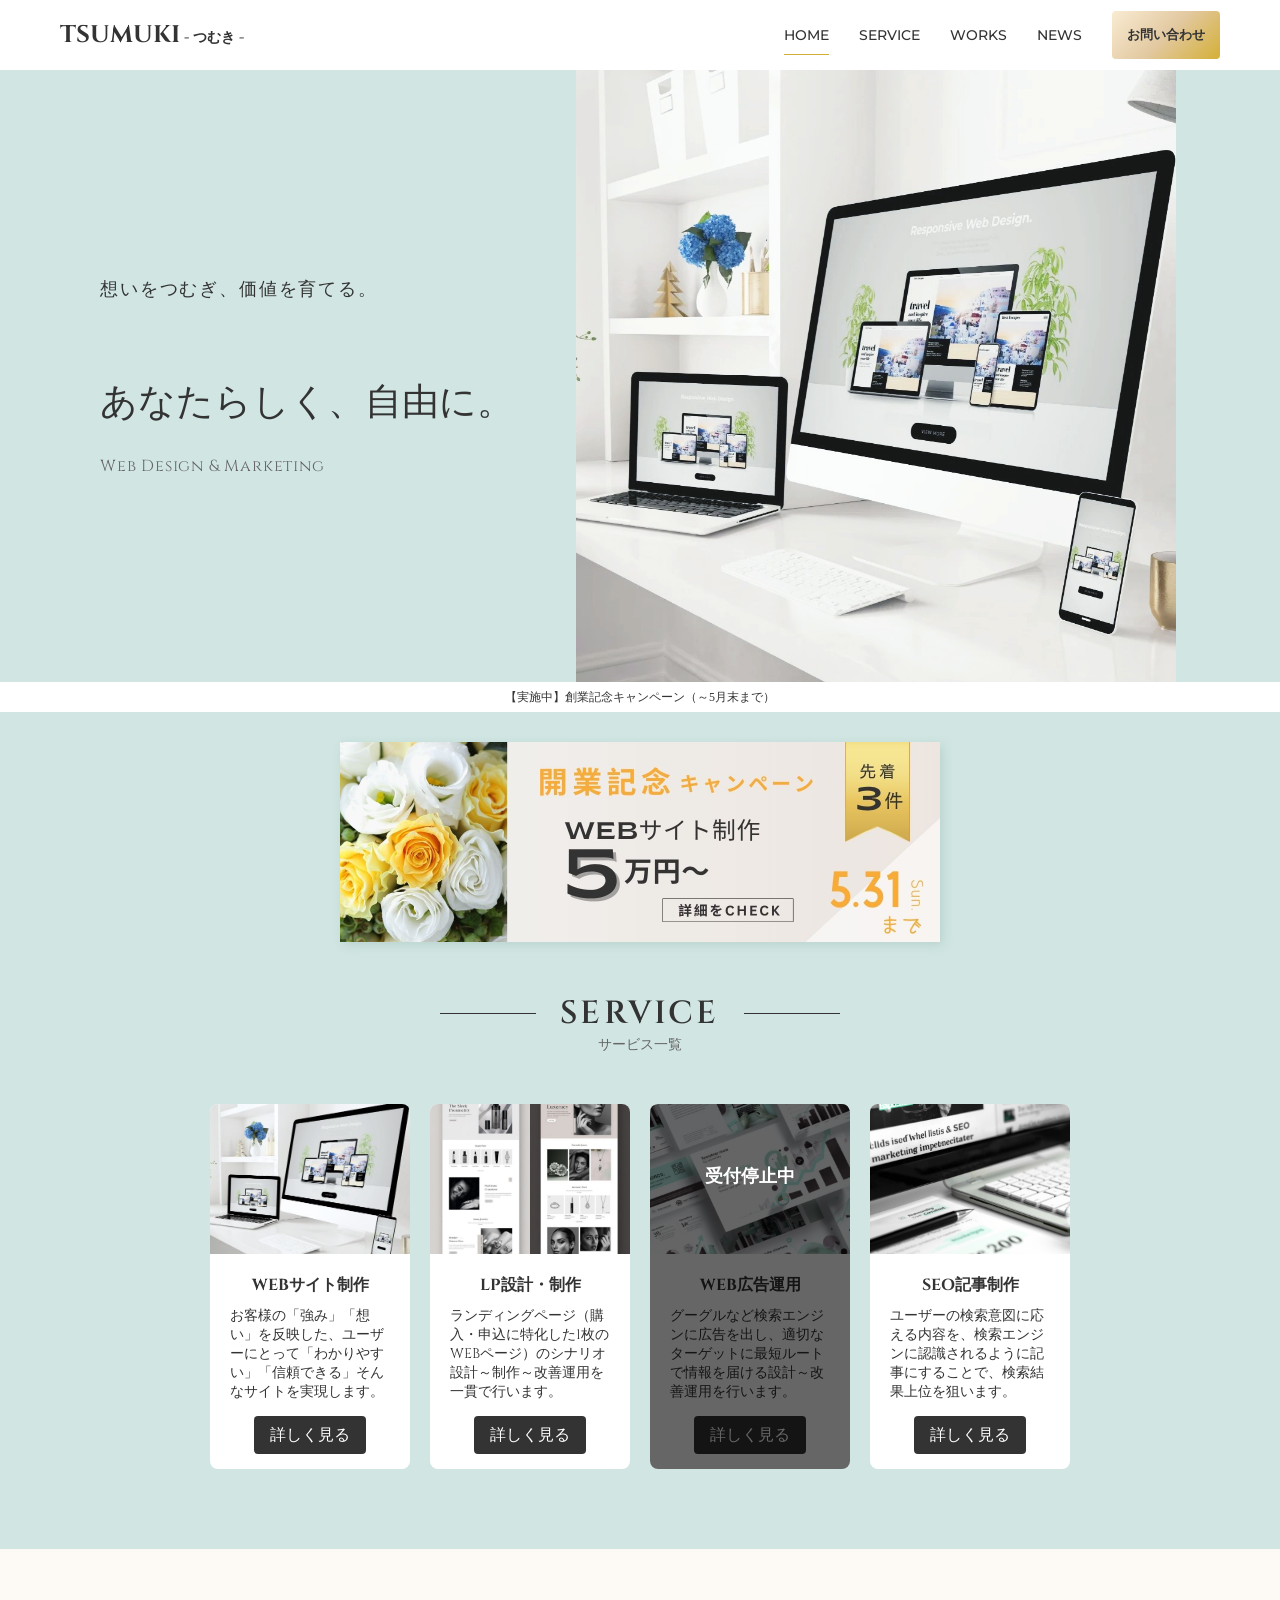
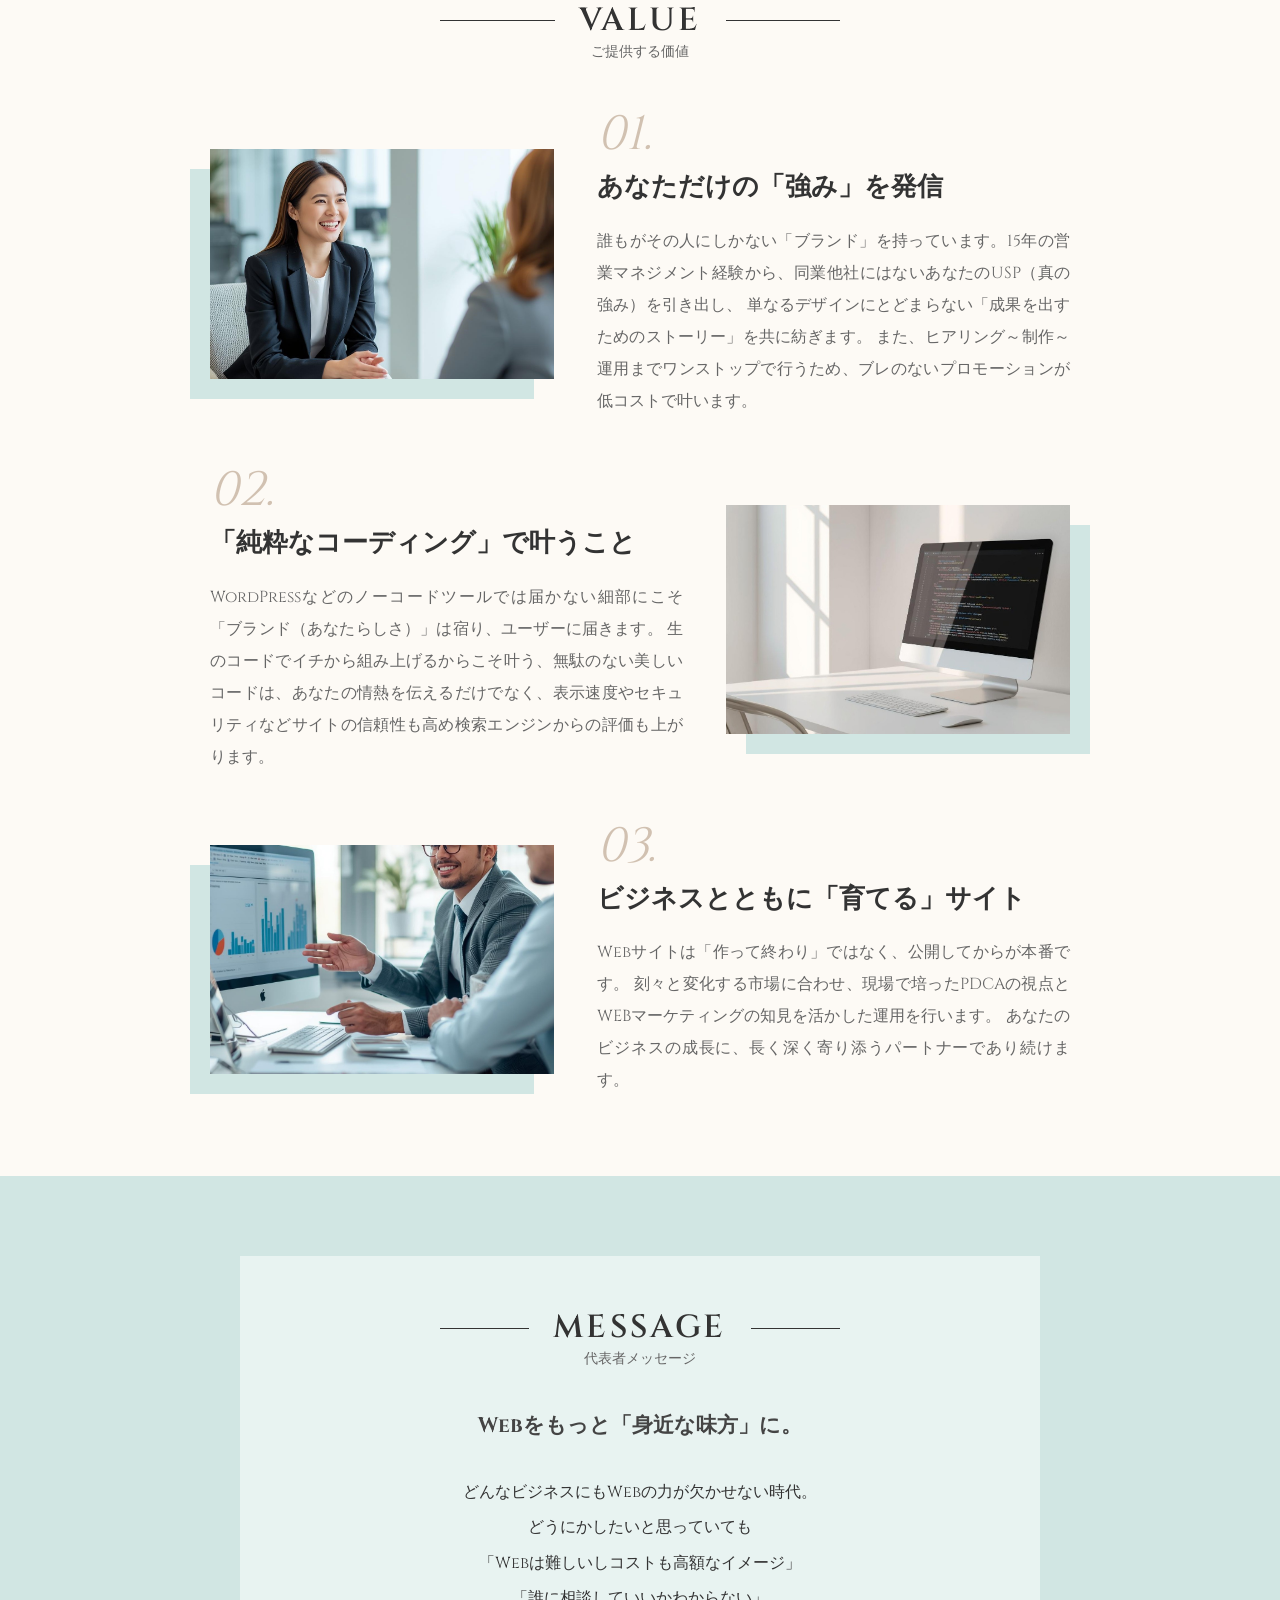
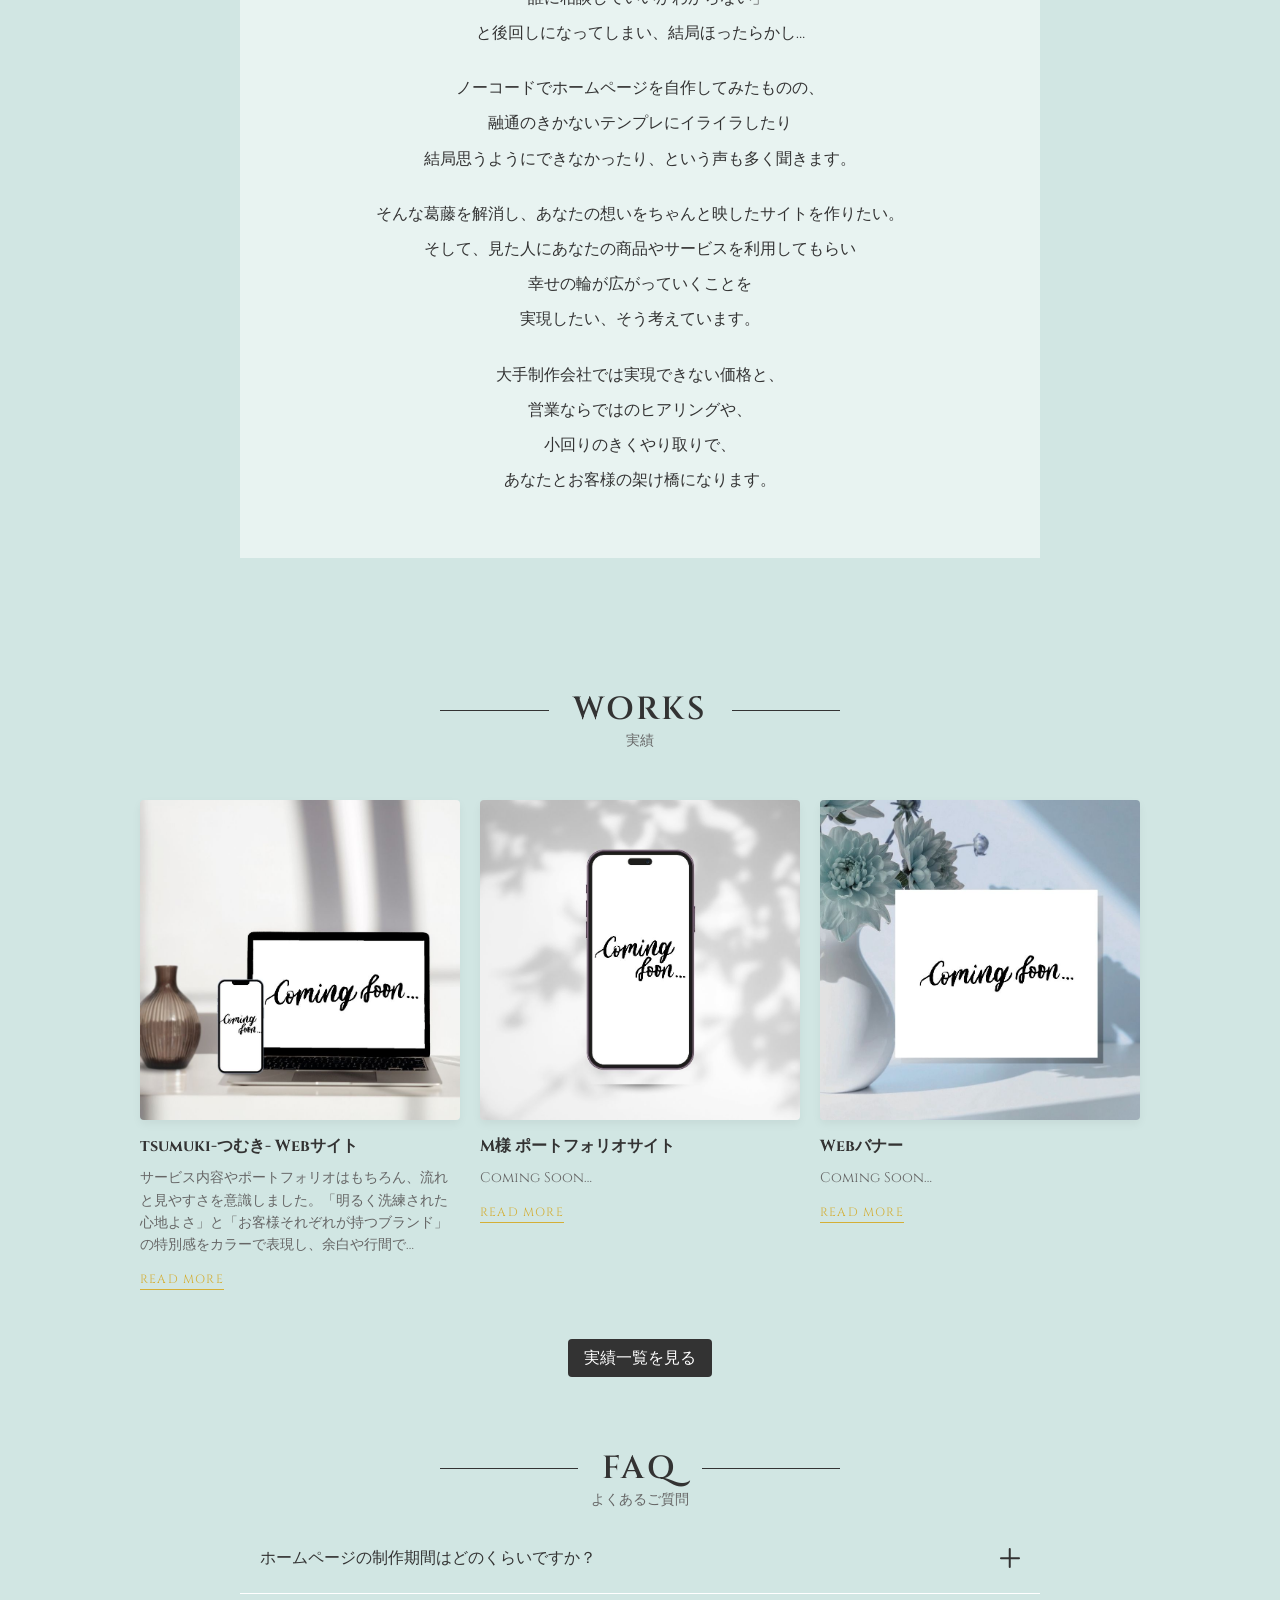
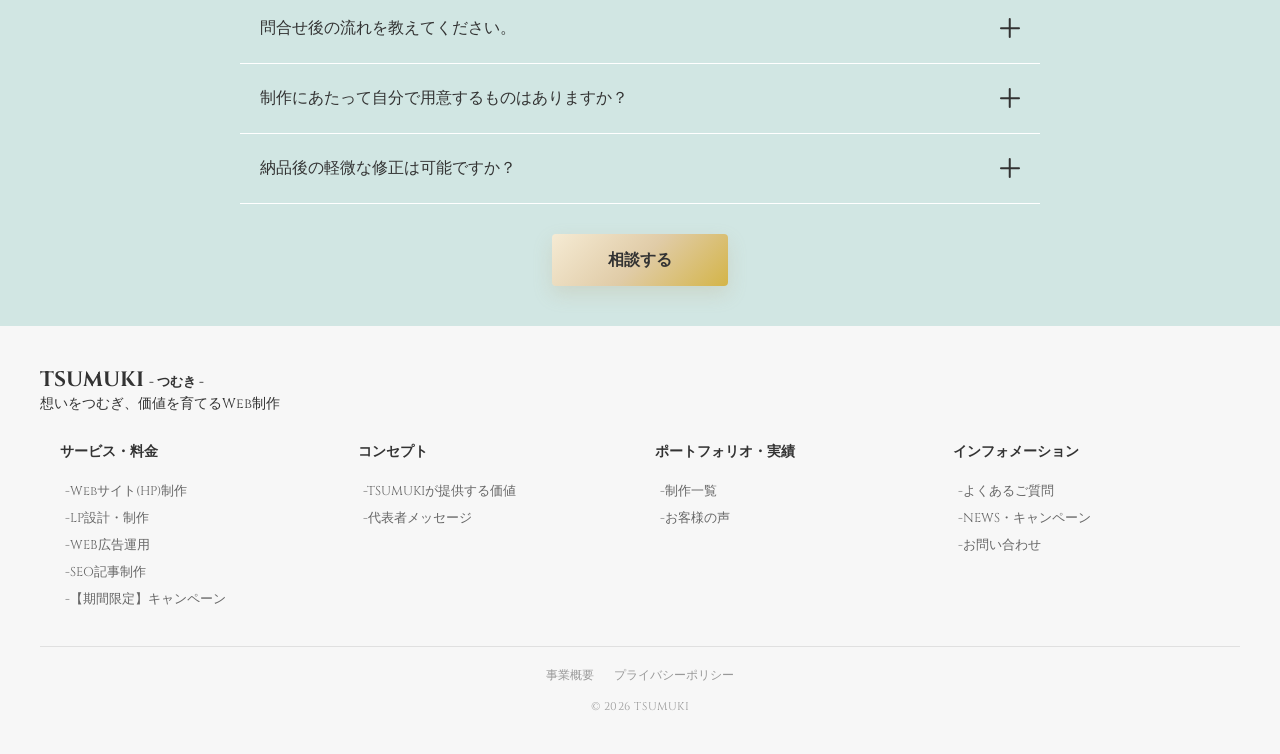
==== commit c4021840: "Add files via upload" ====
--- a/index.html
+++ b/index.html
@@ -55,7 +55,7 @@
 						<span class="fv-copy-sub">想いをつむぎ、価値を育てる。</span><br>
 						あなたらしく、<br class="sp-only">自由に。
 					</h2>
-					<p class="fv-lead">Web Design & Marketing "tsumuki"</p>
+					<p class="fv-lead">Web Design & Marketing</p>
 				</div>
 				<picture class="fv-img">
 						<img src="images/fv_1000.webp"	width="500"	height="600" alt="つむきウェブデザイン"
@@ -63,6 +63,16 @@
 				</picture>
 			</div>
 		</section> <!-- ファーストビュー終了 -->
+
+		<section class="obi">
+			<p>【実施中】創業記念キャンペーン（～5月末まで）</p>
+		</section>
+
+		<section class="CP_bnr">
+			<a href="campaign.html">
+				<img src="images/CP_bnr.jpg" alt="創業記念キャンペーン">
+			</a>
+		</section>
 
 		<!-- ********************サービス一覧******************** -->
 		<section id="service" class="service_section">
@@ -77,7 +87,8 @@
 							<img src="images/service1_website.jpg" alt="ウェブサイト制作">
 						</figure>
 						<h3>WEBサイト制作</h3>
-						<p>お客様の強みを見つけ、ブランドイメージに合ったデザイン・UX設計で、目的達成のサポートをいたします。</p>
+						<p>お客様の「強み」「想い」を反映した、ユーザーにとって「わかりやすい」「信頼できる」そんなサイトを実現します。
+						</p>
 						<div class="btn-wrapper">
 							<a href="service/website.html" class="link-btn">詳しく見る</a>
 						</div>
@@ -92,7 +103,7 @@
 							<a href="soon.html" class="link-btn">詳しく見る</a>
 						</div>
 					</div>
-					<div class="service-item">
+					<div class="service-item is-closed">
 						<figure>
 							<img src="images/service3_webad.jpg" alt="ウェブ広告運用">
 						</figure>
@@ -176,7 +187,7 @@
 				<div class="message-inner">
 					<h2 class="section-title">MESSAGE</h2>
 					<p class="section-subtitle">代表者メッセージ</p>
-					<h3 class="message-h3">想いをつむぎ、価値を積み上げる。<br>あなたらしく、自由に。</h3>
+					<h3 class="message-h3">Webをもっと「身近な味方」に。<br></h3>
 					<div class="message-text">
 						<p>
 							どんなビジネスにもWebの力が欠かせない時代。<br class="pc-only">
@@ -186,19 +197,19 @@
 							と後回しになってしまい、結局ほったらかし…
 						</p>
 						<p>
-							私自身、営業マネージャー時代には、<br class="pc-only">
-							現場の熱量を全く映さないテンプレのようなサイトに<br class="pc-only">
-							「なんだかなぁ」と勿体なさを感じていました。	
-						</p>
-						<p>
-							だからこそ、あなたの想いをちゃんと映したサイトで<br class="pc-only">
-							見た人にあなたの商品やサービスを利用してもらい<br class="pc-only">
+							ノーコードでホームページを自作してみたものの、<br class="pc-only">
+							融通のきかないテンプレにイライラしたり<br class="pc-only">
+							結局思うようにできなかったり、という声も多く聞きます。
+						</p>
+						<p>
+							そんな葛藤を解消し、あなたの想いをちゃんと映したサイトを作りたい。<br class="pc-only">
+							そして、見た人にあなたの商品やサービスを利用してもらい<br class="pc-only">
 							幸せの輪が広がっていくことを<br class="pc-only">
-							実現したいと考えています。
+							実現したい、そう考えています。
 						</p>
 						<p>
 							大手制作会社では実現できない価格と、<br class="pc-only">
-							営業出身ならではのヒアリング・伝え方、<br class="pc-only">
+							営業ならではのヒアリングや、<br class="pc-only">
 							小回りのきくやり取りで、<br class="pc-only">
 							あなたとお客様の架け橋になります。
 						</p>
@@ -267,24 +278,41 @@
 			<div class="faq-container">
 				<div class="faq-item">
 					<button class="faq-question" aria-expanded="false">
-						<span>制作期間はどのくらいですか？</span>
+						<span>ホームページの制作期間はどのくらいですか？</span>
 						<span class="icon"></span>
 					</button>
 					<div class="faq-answer">
 						<div class="answer-content">
-							<p>ヒアリングから納品まで、通常1ヶ月〜2ヶ月ほどお時間をいただいております。お急ぎの場合は調整可能な場合もございますので、お気軽にご相談ください。</p>
-						</div>
-					</div>
-				</div>
-
+							<p>プランによりますが、ヒアリングから納品まで、通常2~3ヵ月ほどお時間をいただいております。お急ぎの場合は調整可能な場合もございますので、お気軽にご相談ください。</p>
+						</div>
+					</div>
+				</div>
+				
 				<div class="faq-item">
 					<button class="faq-question" aria-expanded="false">
-						<span>ドメインやサーバーの契約も代行してもらえますか？</span>
+						<span>問合せ後の流れを教えてください。</span>
 						<span class="icon"></span>
 					</button>
 					<div class="faq-answer">
 						<div class="answer-content">
-							<p>はい、代行可能です。お客様の名義で契約を進め、保守管理まで一貫してサポートさせていただくプランもご用意しております。</p>
+							<p>お問い合わせフォーム送信後、こちらから3営業日内にメールを返信・ヒアリングをさせて頂きます。メール、LINE、電話、オンライン面談もご対応可能です。ご提案・お見積りにご納得頂けましたら、ご契約となります。</p>
+						</div>
+					</div>
+				</div>
+
+				<div class="faq-item">
+					<button class="faq-question" aria-expanded="false">
+						<span>制作にあたって自分で用意するものはありますか？</span>
+						<span class="icon"></span>
+					</button>
+					<div class="faq-answer">
+						<div class="answer-content">
+							<p>①掲載画像<br>
+								なければこちらでご用意することも可能ですが、量や内容によっては別途料金を頂くことがあります。
+							</p>
+							<p>②ドメイン（HPの住所）とサーバー（データ置き場）<br>
+								初めてHPを作る方は別途レンタルサーバーなどでの契約が必要になります。ご自身での契約や設定が不安…という方は、丁寧にサポートいたしますのでご安心ください。代行も可能です。
+							</p>
 						</div>
 					</div>
 				</div>
@@ -296,7 +324,7 @@
 					</button>
 					<div class="faq-answer">
 						<div class="answer-content">
-							<p>公開後1ヶ月以内のテキスト修正や画像の差し替えは無償で承っております。大幅なレイアウト変更などは別途お見積りとなる場合がございます。</p>
+							<p>公開後3ヶ月以内のテキスト修正や画像の差し替えは無償で承っております。大幅なレイアウト変更などは別途お見積りとなる場合がございます。</p>
 						</div>
 					</div>
 				</div>
@@ -377,8 +405,8 @@
 
 			<div class="footer__sub">
 				<nav class="footer__sub-nav">
-					<a href="soon.html">事業概要</a>
-					<a href="soon.html">プライバシーポリシー</a>
+					<a href="info.html">事業概要</a>
+					<a href="privacy.html">プライバシーポリシー</a>
 				</nav>
 				<p class="copyright">&copy; 2026 TSUMUKI</p>
 			</div>
@@ -389,6 +417,7 @@
 		<script src="js/float.js"></script>
 		<script src="js/hamburger.js"></script>
 		<script src="js/smart-header.js"></script>
+		<script src="js/back-to-top.js"></script>
 
 		<!-- FAQのアコーディオン用JS -->	
 		<script>
--- a/css/style.css
+++ b/css/style.css
@@ -274,6 +274,17 @@
   right: 20px;
   bottom: 20px;
   z-index: 1000;
+  /* 初期状態（隠す） */
+  opacity: 0;
+  visibility: hidden;
+  transform: translateY(20px);
+}
+
+/* 追加：スクロールされた時に付与するクラス */
+.top-btn.is-show {
+  opacity: 1;
+  visibility: visible;
+  transform: translateY(0);
 }
 
 .svgIcon {
@@ -285,35 +296,33 @@
   fill: #fff;
 }
 
-.top-btn:hover {
-  width: 100px;
-  transition-duration: 0.3s;
-  background-color: #333;
-  align-items: center;
-}
-
-.top-btn:hover .svgIcon {
-  /* width: 20px; */
-  transition-duration: 0.3s;
-  transform: translateY(-200%);
-}
-
-.top-btn::before {
-  position: absolute;
-  bottom: -20px;
-  content: "トップへ戻る";
-  font-weight: 400;
-  color: #fcfcf6;
-  font-size: 0px;
-}
-
-.top-btn:hover::before {
-  font-size: 13px;
-  opacity: 1;
-  bottom: unset;
-  transition-duration: 0.3s;
-}
-
+@media (hover: hover) {
+  .top-btn:hover {
+    width: 100px;
+    transition-duration: 0.3s;
+    background-color: #333;
+    align-items: center;
+  }
+  .top-btn:hover .svgIcon {
+    /* width: 20px; */
+    transition-duration: 0.3s;
+    transform: translateY(-200%);
+  }
+  .top-btn::before {
+    position: absolute;
+    bottom: -20px;
+    content: "トップへ戻る";
+    font-weight: 400;
+    color: #fcfcf6;
+    font-size: 0px;
+  }
+  .top-btn:hover::before {
+    font-size: 13px;
+    opacity: 1;
+    bottom: unset;
+    transition-duration: 0.3s;
+  }
+}
 /* -------------　ブランドエリア　------------- */
 .footer_brand a {
   color: #333;
@@ -523,7 +532,7 @@
 
 @keyframes fvAppear {
   to {
-    opacity: 0.8;
+    opacity: 0.9;
     transform: scale(1);
     filter: blur(0);
   }
@@ -562,7 +571,7 @@
   .fv-img {
     width: 100%;
     max-width: 100%;
-    opacity: 0.8;
+    opacity: 0.9;
     margin: 0;
   }
 }
@@ -608,7 +617,7 @@
     pointer-events: none;
   }
   .fv-copy {
-    font-size: 2rem;
+    font-size: 2.1rem;
     line-height: 1.3;
     margin-left: 10px;
   }
@@ -620,16 +629,43 @@
   }
   .fv-lead {
     position: absolute;
-    bottom: 10%; /* 画像の下の方に配置 */
+    bottom: 5%; /* 画像の下の方に配置 */
     left: 20px; /* 左端からの距離 */
     margin-top: 0; /* absoluteにしたのでmarginはリセット */
     font-size: 0.85rem;
     color: #666;
-    background: rgba(255, 255, 255, 0.4); /* 背景を少しだけ白くして文字を浮かせる */
     padding: 2px 8px;
     border-radius: 2px;
   }
 }
+/* ------------------------------------------
+ 帯section
+ ------------------------------------------ */
+.obi {
+  height: 30px;
+  line-height: 30px;
+  background-color: #fff;
+  color: #333;
+  text-align: center;
+  font-family: "Yu Mincho", serif;
+  font-size: 12px;
+}
+
+/* ------------------------------------------
+ キャンペーン・バナーsection
+ ------------------------------------------ */
+.CP_bnr {
+  width: 80%;
+  max-width: 600px;
+  display: flex;
+  justify-content: center;
+  margin: 30px auto 0;
+  box-shadow: 3px 3px 10px rgba(151, 180, 175, 0.4);
+}
+.CP_bnr a img {
+  display: block;
+}
+
 /* ------------------------------------------
  サービス一覧section
  ------------------------------------------ */
@@ -639,8 +675,8 @@
 
 /* 横並び4列 */
 .service-wrapper {
-  max-width: 900px;
-  width: 95%;
+  max-width: 1100px;
+  width: 100%;
   margin: 50px auto 80px auto;
   display: flex;
   gap: 20px;
@@ -770,7 +806,7 @@
     padding: 0 10px; /* 内側の余白を少し詰める */
   }
   .service-item h3 {
-    font-size: 14px;
+    font-size: 18px;
     margin: 15px 0 8px 0;
   }
   .service-item p {
@@ -782,6 +818,37 @@
     padding: 6px 12px;
   }
 }
+/* ------------ 受付停止中のサービス------------ */
+.service-item {
+  position: relative; /* 幕を配置する基準になります */
+}
+
+/* オーバーレイ */
+.service-item.is-closed::after {
+  content: "受付停止中";
+  position: absolute;
+  top: 0;
+  left: 0;
+  width: 100%;
+  height: 100%;
+  background: rgba(0, 0, 0, 0.6); /* 黒の60%透明 */
+  color: #fff; /* 白文字 */
+  font-weight: bold;
+  font-size: 18px;
+  display: flex; /* 文字を中央寄せにするため */
+  justify-content: center;
+  align-items: flex-start;
+  padding-top: 60px;
+  z-index: 10; /* 一番上に表示 */
+  border-radius: 8px; /* カードの角丸に合わせる */
+}
+
+/* 受付停止中はボタンを押せないようにする場合（オプション） */
+.service-item.is-closed {
+  pointer-events: none; /* クリックを無効化 */
+  cursor: not-allowed;
+}
+
 /* ------------------------------------------
  私の強みセクション
  ------------------------------------------ */
@@ -1116,6 +1183,7 @@
   position: relative;
   width: 20px;
   height: 20px;
+  flex-shrink: 0;
 }
 
 .icon::before,
@@ -1125,10 +1193,11 @@
   top: 50%;
   left: 50%;
   width: 100%;
-  height: 1px;
+  height: 1.5px;
   background-color: #333;
   transform: translate(-50%, -50%);
   transition: transform 0.3s ease;
+  border-radius: 1px;
 }
 
 .icon::after {
@@ -1602,4 +1671,305 @@
 /* ドット（ページネーション）の色をゴールドに */
 .swiper-pagination-bullet-active {
   background: #c4a45d !important;
+}
+
+/* 色の定義（tsumuki専用） */
+/*============================================================
+ 創業記念キャンペーン============================================================*/
+/* ------------------------------------------
+ キャンペーン用特設ページ
+ ------------------------------------------ */
+#cp1 {
+  background-color: #ece5e0;
+}
+
+.campaign-container {
+  width: 100%;
+  max-width: 700px;
+  margin: 70px auto 0;
+  padding-bottom: 30px;
+  background: linear-gradient(to bottom right, #ffffff, #ece5e0);
+}
+.campaign-container .flower img {
+  width: 100%;
+  height: 80px;
+  -o-object-fit: cover;
+     object-fit: cover;
+  opacity: 0.8;
+}
+.campaign-container .cp-text {
+  display: flex;
+  flex-direction: column;
+  align-items: center;
+}
+.campaign-container .cp-text p {
+  width: 90%;
+  text-align: center;
+  margin-bottom: 10px;
+}
+.campaign-container .cp-text p.jouken {
+  border: 1px solid #f9cc37;
+  padding: 10px;
+  margin-top: 10px;
+  font-size: 12px;
+  line-height: 1.5rem;
+}
+.campaign-container h3 {
+  text-align: center;
+  color: #f9cc37;
+  font-size: 1.7rem;
+  display: inline-block;
+  border-bottom: 1px solid #f9cc37;
+  padding-bottom: 5px;
+}
+.campaign-container .date {
+  padding: 10px;
+  font-size: 1.5rem;
+}
+.campaign-container .date span {
+  font-size: 1rem;
+}
+.campaign-container .small {
+  text-align: end;
+  padding: 5px 30px 30px;
+  font-size: small;
+}
+
+/* 価格エリアの調整 */
+.price-area {
+  display: flex;
+  justify-content: center;
+  align-items: baseline;
+  gap: 5px; /* 数字同士の間隔 */
+  font-weight: bold;
+  color: #bfa46f; /* 画像の文字色に合わせた色味 */
+}
+
+/* 旧価格（打ち消し線） */
+.old-price {
+  position: relative;
+  font-size: 1.2rem; /* 少し小さめに */
+  color: #999; /* 打ち消しなので少し薄く */
+}
+
+/* 斜めの打ち消し線 */
+.old-price::before {
+  content: "";
+  position: absolute;
+  top: 50%;
+  left: -5%;
+  width: 90%;
+  height: 1px;
+  background-color: #bfa46f;
+  transform: rotate(-15deg);
+  transform-origin: center;
+}
+
+/* 新価格 */
+.price-area .new-price {
+  font-size: 2.5rem; /* 目立たせるために大きく */
+}
+
+/* 「→」の文字サイズ調整 */
+.price-area span {
+  font-size: 1.5rem;
+}
+
+/* 「万円〜」の文字サイズ調整 */
+.price-area span span {
+  font-size: 1rem;
+}
+
+.cp-plan-card {
+  width: 90%;
+  margin: 20px auto 0px;
+  background: #fff;
+  border-radius: 15px;
+  padding: 30px 20px 20px;
+  text-align: center;
+  border: 1px solid rgba(0, 0, 0, 0.05);
+  position: relative; /* バッジの基準点 */
+}
+.cp-plan-card__label {
+  display: inline-block;
+  background: #f9cc37;
+  color: #fff;
+  font-size: 1rem;
+  padding: 2px 12px;
+  border-radius: 20px;
+  margin-bottom: 15px;
+}
+.cp-plan-card__title {
+  font-size: 1.5rem;
+  color: #333;
+}
+.cp-plan-card__list {
+  text-align: left;
+  display: inline-block;
+  margin: 20px;
+  list-style: none;
+  padding: 0;
+}
+.cp-plan-card__list li {
+  margin-bottom: 5px;
+  font-size: 0.95rem;
+}
+.cp-plan-card__list li::before {
+  content: "✓";
+  color: #c4a45d;
+  margin-right: 8px;
+  font-weight: bold;
+}
+
+/* 2. リボンバッジ（本体）のデザイン */
+.ribbon-badge {
+  position: absolute;
+  top: 0; /* カードの最上部に合わせる */
+  right: 20px; /* 右側の余白 */
+  width: 60px; /* リボンの横幅 */
+  height: 90px; /* リボンの縦幅（V字部分を含む） */
+  color: #333; /* 文字色 */
+  z-index: 10;
+  /* グラデーションで金色の質感を再現 */
+  background: linear-gradient(to right, #f9e1a0 0%, #eac25d 50%, #f9e1a0 100%);
+  /* テキストを中央寄せ */
+  display: flex;
+  align-items: center;
+  justify-content: center;
+  text-align: center;
+}
+
+/* 3. リボンの下のV字カットを再現（CSSの擬似要素を使用） */
+.ribbon-badge::after {
+  content: "";
+  position: absolute;
+  bottom: 0;
+  left: 0;
+  width: 0;
+  height: 0;
+  /* 三角形の配置で切り欠きを作る */
+  border-left: 30px solid transparent; /* 横幅の半分 (70px/2) */
+  border-right: 30px solid transparent; /* 横幅の半分 */
+  border-bottom: 20px solid #fff; /* カードの背景色と合わせる */
+}
+
+/* 4. リボン内のテキスト調整 */
+.ribbon-badge span {
+  font-size: 14px;
+  line-height: 1.2;
+}
+
+.ribbon-badge strong {
+  font-size: 32px; /* 数字だけ大きく */
+  font-weight: bold;
+  margin: 0 2px;
+}
+
+#cp1 .faq_section {
+  padding: 30px 0 0;
+  background-color: #fff;
+}
+#cp1 .faq_section {
+  max-width: 700px;
+  margin: 0 auto;
+}
+#cp1 main {
+  padding-bottom: 30px;
+}
+#cp1 .footer {
+  margin-top: 0;
+}
+#cp1 .c-button-gold {
+  margin-bottom: 0;
+}
+
+/* ------------------------------------------
+ キャンペーン専用フォーム
+ ------------------------------------------ */
+body#cp-contact {
+  background: linear-gradient(to bottom right, #ffffff, #ece5e0);
+}
+body#cp-contact .section-subtitle {
+  line-height: 1.8rem;
+}
+
+.info {
+  margin-top: 70px;
+}
+
+/* 事業概要セクション全体のスタイル */
+.business-summary {
+  padding: 40px 20px;
+  background-color: #fff; /* 背景色 */
+  color: #333;
+  font-family: "Helvetica Neue", Arial, "Hiragino Kaku Gothic ProN", "Hiragino Sans", Meiryo, sans-serif;
+}
+
+.summary-container {
+  max-width: 700px;
+  margin: 0 auto;
+}
+
+.summary-title {
+  text-align: center;
+  font-size: 1.5rem;
+  margin-bottom: 40px;
+  letter-spacing: 0.1em;
+  font-family: "Cinzel", serif;
+}
+
+/* テーブルのスタイル */
+.summary-table {
+  width: 100%;
+  border-collapse: collapse;
+  border-top: 1px solid #e6d3a3;
+}
+
+.summary-table th,
+.summary-table td {
+  padding: 20px;
+  border-bottom: 1px solid #e6d3a3;
+  font-size: 0.95rem;
+  line-height: 1.6;
+}
+
+.summary-table th {
+  width: 30%;
+  text-align: left;
+  background-color: #f8f6f2;
+  font-weight: 600;
+  color: #555;
+}
+
+/* 事業内容のリスト */
+.summary-table ul {
+  margin: 0;
+  padding: 0;
+  list-style: none;
+}
+
+.summary-table li {
+  margin-bottom: 4px;
+}
+
+/* モバイル対応（画面が狭い時に縦に並べる） */
+@media (max-width: 600px) {
+  .summary-table {
+    border-top: 1px solid #D1E6E3;
+  }
+  .summary-table th,
+  .summary-table td {
+    display: block;
+    width: 100%;
+    border-bottom: 1px solid #D1E6E3;
+  }
+  .summary-table th {
+    padding-bottom: 5px;
+    background-color: transparent;
+    color: #D1E6E3;
+  }
+  .summary-table td {
+    padding-top: 5px;
+    padding-bottom: 20px;
+  }
 }/*# sourceMappingURL=style.css.map */
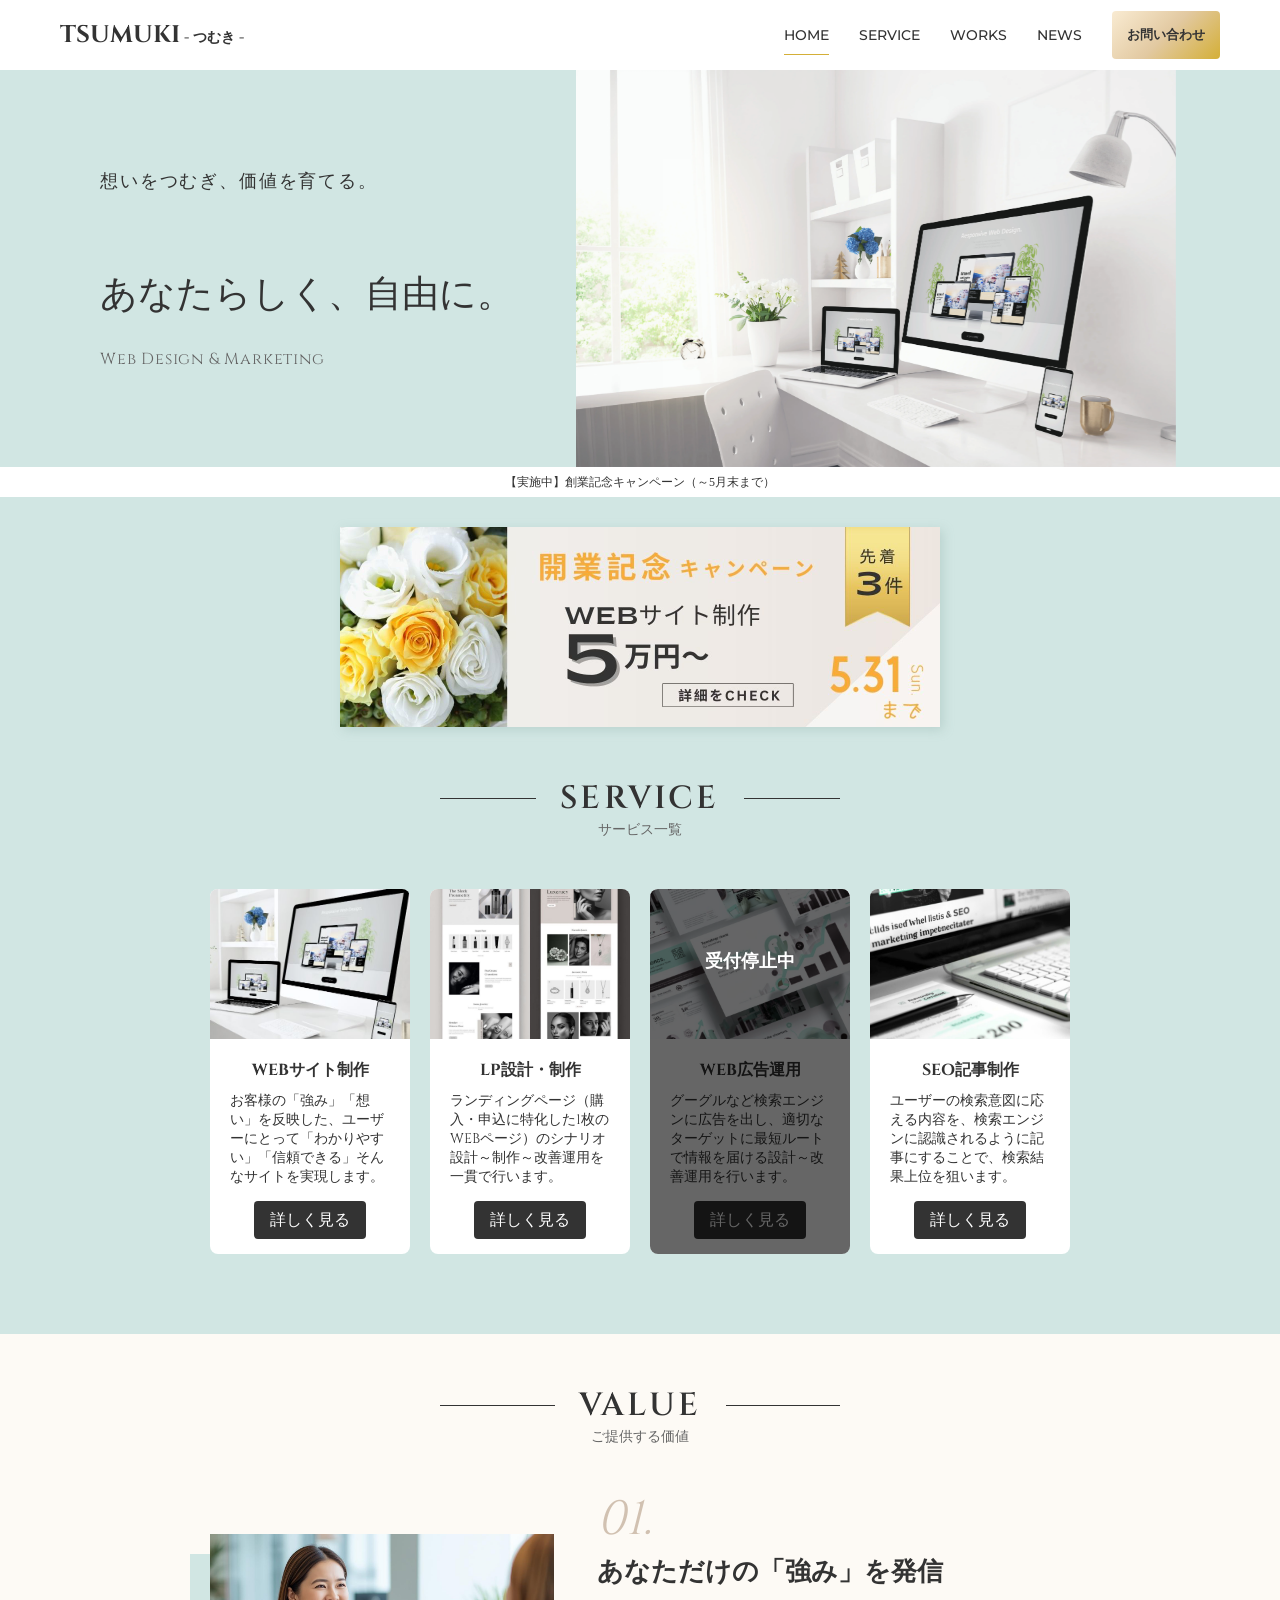
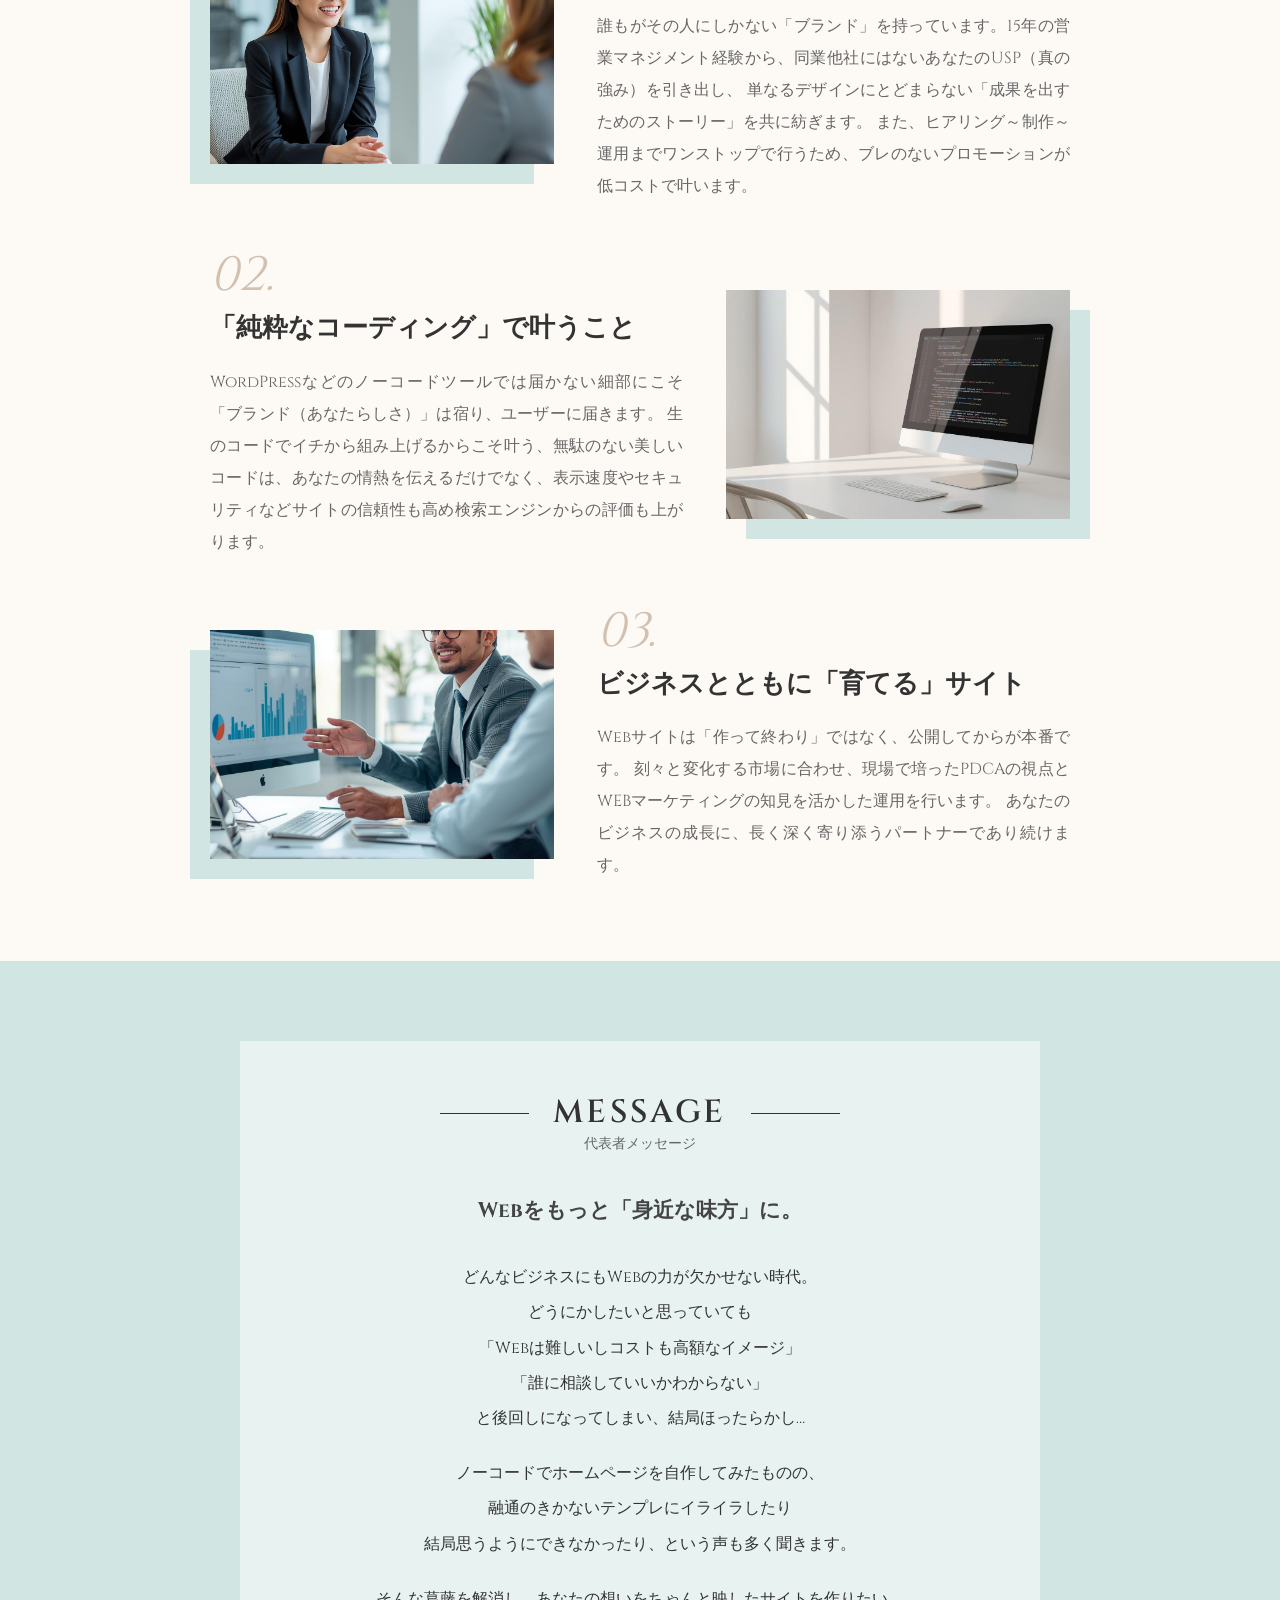
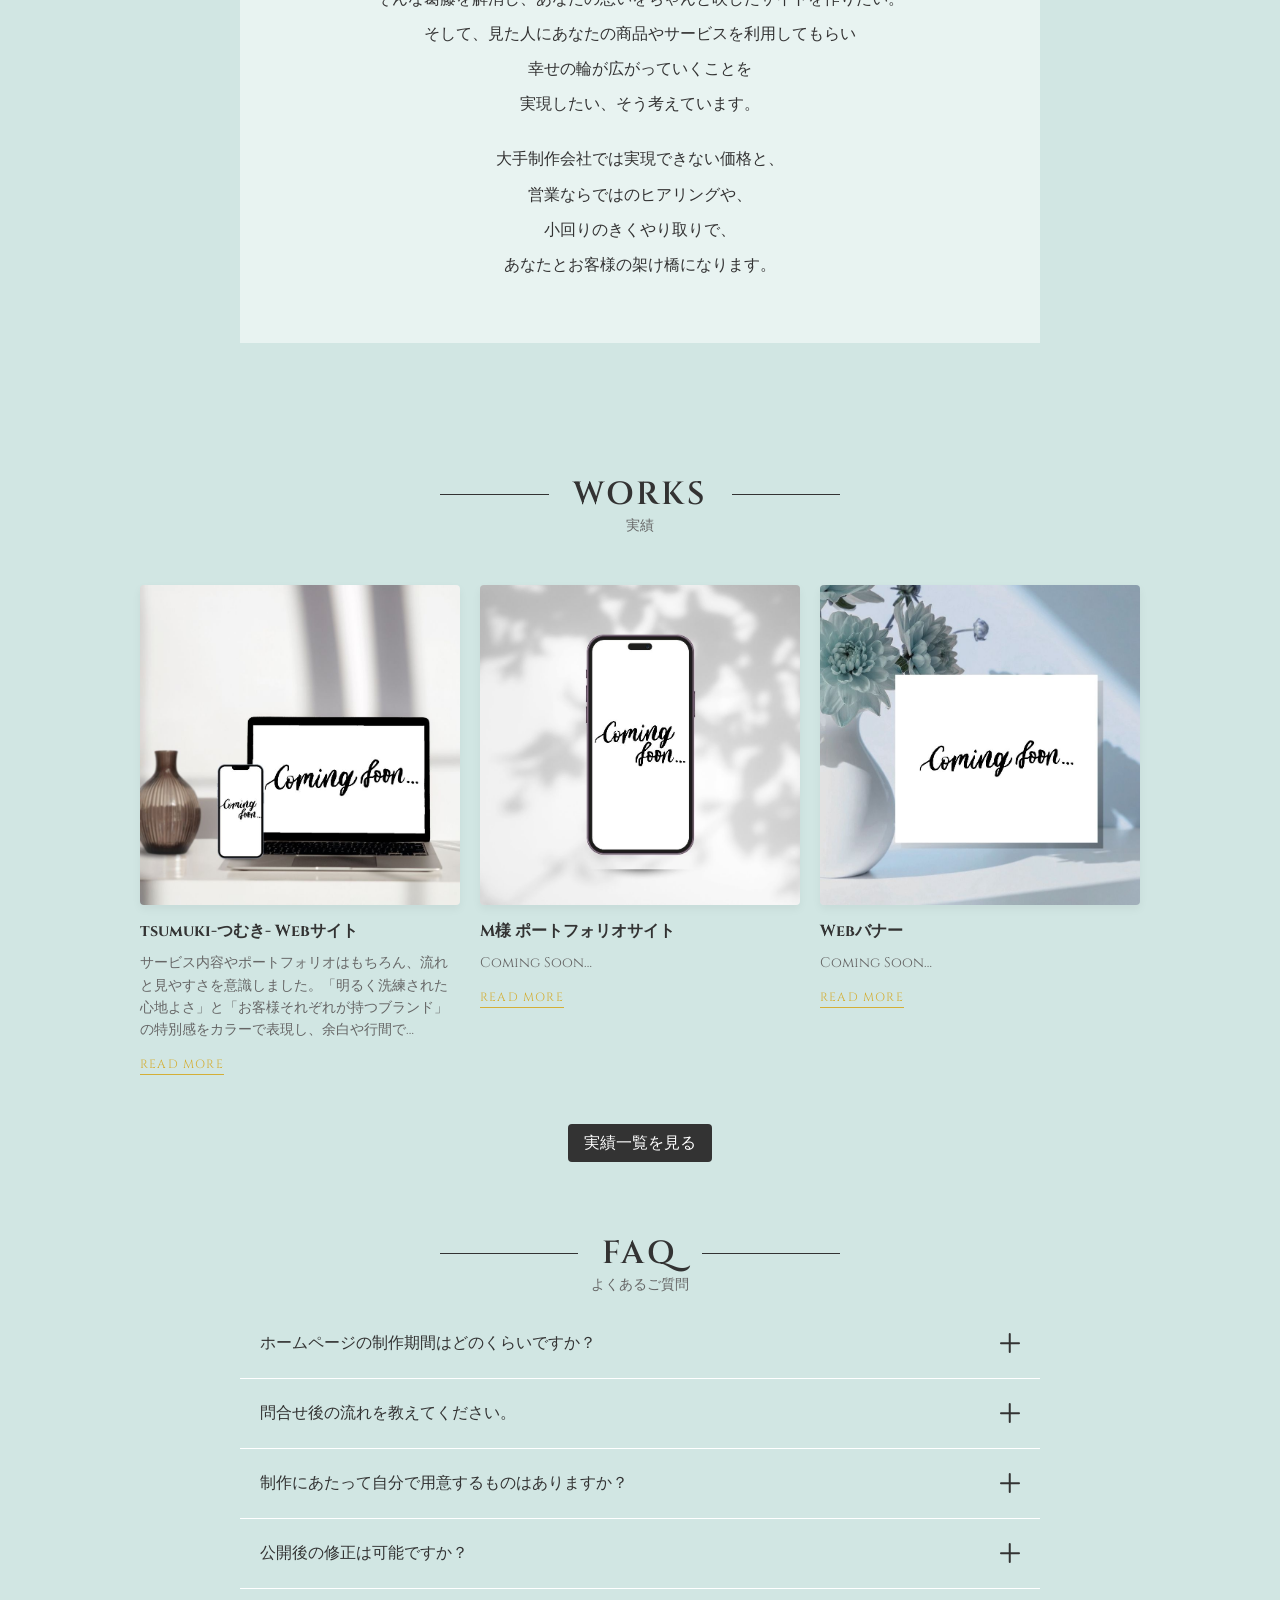
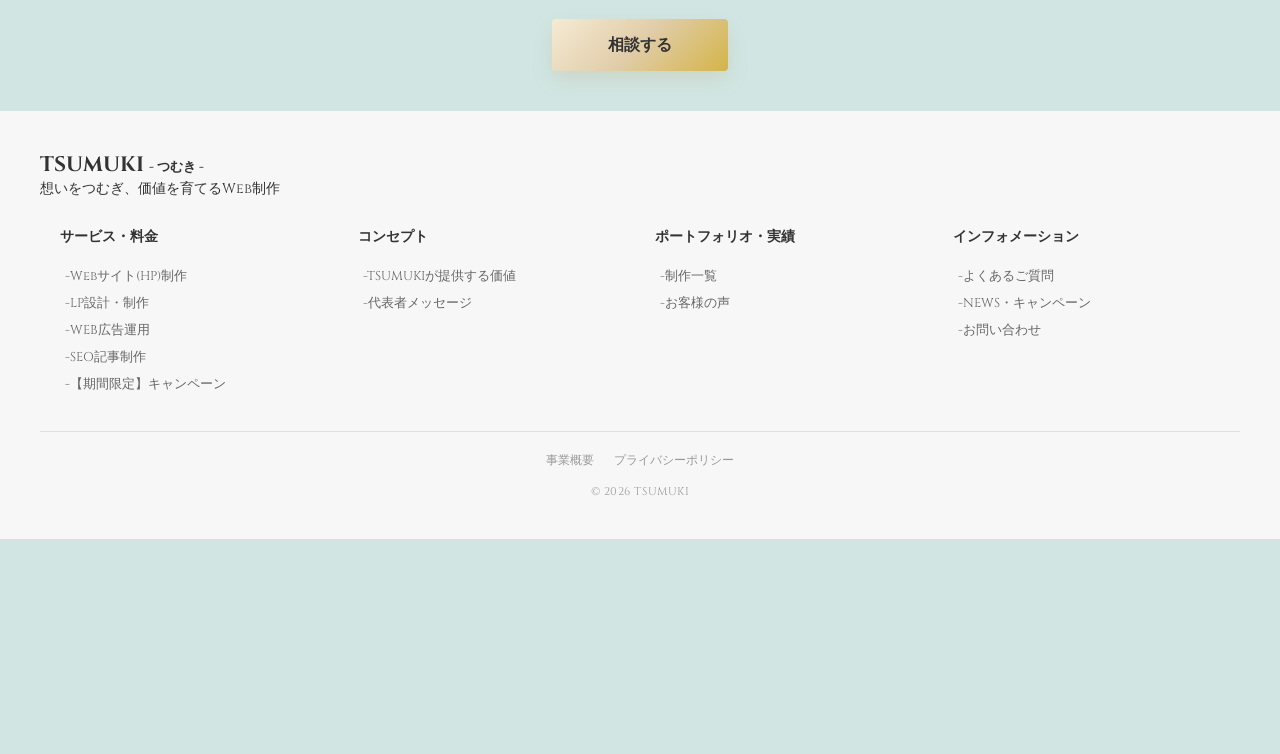
==== commit 431b3466: "Add files via upload" ====
--- a/index.html
+++ b/index.html
@@ -32,8 +32,8 @@
         <nav id="js-nav">
             <ul class="grobal-nav">
                 <li><a href="index.html" aria-current="page">HOME</a></li>
-                <li><a href="/index.html#service">SERVICE</a></li>
-                <li><a href="soon.html">WORKS</a></li>
+                <li><a href="#service">SERVICE</a></li>
+                <li><a href="#works">WORKS</a></li>
 								<li><a href="soon.html">NEWS</a></li>
                 <button class="header-cta"><a href="contact/index.html">お問い合わせ</a></button>
             </ul>
@@ -58,7 +58,8 @@
 					<p class="fv-lead">Web Design & Marketing</p>
 				</div>
 				<picture class="fv-img">
-						<img src="images/fv_1000.webp"	width="500"	height="600" alt="つむきウェブデザイン"
+					<source srcset="images/fv_sp.webp" media="(max-width: 800px)">
+					<img src="images/fv_1000.webp"	width="500"	height="600" alt="つむきウェブデザイン"
 						>
 				</picture>
 			</div>
@@ -219,7 +220,7 @@
 		</div>
 		
 		<!-- *********************実例一覧********************* -->
-		<section class="works_section">
+		<section id="works" class="works_section">
 			<div class="inner">
 				<h2 class="section-title">WORKS</h2>
 				<p class="section-subtitle">
@@ -268,7 +269,7 @@
 <br> -->
 
 		<!-- *********************よくある質問********************* -->
-		<section class="faq_section">
+		<section id="faq" class="faq_section">
 			<div class="inner">
 				<h2 class="section-title">FAQ</h2>
 				<p class="section-subtitle">
@@ -283,7 +284,7 @@
 					</button>
 					<div class="faq-answer">
 						<div class="answer-content">
-							<p>プランによりますが、ヒアリングから納品まで、通常2~3ヵ月ほどお時間をいただいております。お急ぎの場合は調整可能な場合もございますので、お気軽にご相談ください。</p>
+							<p>プランによりますが、ヒアリングから納品まで、通常1~3ヵ月ほどお時間をいただいております。お急ぎの場合は調整可能な場合もございますので、お気軽にご相談ください。</p>
 						</div>
 					</div>
 				</div>
@@ -319,7 +320,7 @@
 
 				<div class="faq-item">
 					<button class="faq-question" aria-expanded="false">
-						<span>納品後の軽微な修正は可能ですか？</span>
+						<span>公開後の修正は可能ですか？</span>
 						<span class="icon"></span>
 					</button>
 					<div class="faq-answer">
@@ -372,7 +373,7 @@
 						<li><a href="soon.html">-LP設計・制作</a></li>
 						<li><a href="soon.html">-WEB広告運用</a></li>
 						<li><a href="soon.html">-SEO記事制作</a></li>
-						<li><a href="soon.html">-【期間限定】キャンペーン</a></li>
+						<li><a href="campaign.html">-【期間限定】キャンペーン</a></li>
 					</ul>
 				</details>
 				
@@ -387,7 +388,7 @@
 				<details open class="footer__accordion">
 					<summary>ポートフォリオ・実績</summary>
 					<ul>
-						<li><a href="soon.html">-制作一覧</a></li>
+						<li><a href="#works">-制作一覧</a></li>
 						<li><a href="soon.html">-お客様の声</a></li>
 					</ul>
 				</details>
@@ -395,9 +396,9 @@
 				<details open class="footer__accordion">
 					<summary>インフォメーション</summary>
 					<ul>
-						<li><a href="soon.html">-よくあるご質問</a></li>
+						<li><a href="#faq">-よくあるご質問</a></li>
 						<li><a href="soon.html">-NEWS・キャンペーン</a></li>
-						<li><a href="soon.html">-お問い合わせ</a></li>
+						<li><a href="contact/index.html">-お問い合わせ</a></li>
 					</ul>
 				</details>	
 
--- a/css/style.css
+++ b/css/style.css
@@ -162,6 +162,23 @@
 
 .hamburger span:nth-child(3) {
   bottom: 0;
+}
+
+/* 1番目の線を45度回転させて「右下がり」の線にする */
+.hamburger.active span:nth-child(1) {
+  top: 11px;
+  transform: rotate(45deg);
+}
+
+/* 2番目の線を透明にして消す */
+.hamburger.active span:nth-child(2) {
+  opacity: 0;
+}
+
+/* 3番目の線を-45度回転させて「右上がり」の線にする */
+.hamburger.active span:nth-child(3) {
+  top: 11px;
+  transform: rotate(-45deg);
 }
 
 /* --------------タブレット：2段表示 ------------- */
@@ -1458,6 +1475,61 @@
   padding-bottom: 0.5px;
 }
 
+/* ---------------プライバシーポリシー（モーダル表示）--------------- */
+/* モーダル全体の重なり */
+.modal {
+  position: fixed;
+  inset: 0;
+  display: flex;
+  align-items: center;
+  justify-content: center;
+  z-index: 1000;
+  opacity: 0;
+  visibility: hidden;
+  transition: opacity 0.3s, visibility 0.3s;
+}
+
+/* 表示状態 */
+.modal.is-active {
+  opacity: 1;
+  visibility: visible;
+}
+
+/* 背景の暗幕 */
+.modal__bg {
+  position: absolute;
+  inset: 0;
+  background: rgba(0, 0, 0, 0.6);
+  cursor: pointer;
+}
+
+/* コンテンツ表示エリア */
+.modal__content {
+  position: relative;
+  width: 90%;
+  max-width: 700px;
+  max-height: 80vh;
+  background: #fff;
+  overflow-y: auto;
+  border-radius: 8px;
+}
+
+/* 閉じるボタン */
+.modal__close-btn {
+  display: block;
+  margin: 30px auto;
+  padding: 10px 40px;
+  background: #f4f4f4;
+  border: none;
+  cursor: pointer;
+  font-size: 0.9rem;
+  transition: background 0.3s;
+}
+
+.modal__close-btn:hover {
+  background: #D1E6E3;
+}
+
 /* ---------------送信ボタン---------------- */
 .submit-btn {
   display: block;
@@ -1922,13 +1994,13 @@
 .summary-table {
   width: 100%;
   border-collapse: collapse;
-  border-top: 1px solid #e6d3a3;
+  border-top: 1px solid #e6e2db;
 }
 
 .summary-table th,
 .summary-table td {
   padding: 20px;
-  border-bottom: 1px solid #e6d3a3;
+  border-bottom: 1px solid #e6e2db;
   font-size: 0.95rem;
   line-height: 1.6;
 }
@@ -1936,7 +2008,7 @@
 .summary-table th {
   width: 30%;
   text-align: left;
-  background-color: #f8f6f2;
+  background-color: #f0efed;
   font-weight: 600;
   color: #555;
 }
@@ -1972,4 +2044,103 @@
     padding-top: 5px;
     padding-bottom: 20px;
   }
+}
+.privacy-policy {
+  color: #4a4a4a; /* 真っ黒を避けて柔らかい印象に */
+  font-family: "Helvetica Neue", Arial, "Hiragino Kaku Gothic ProN", sans-serif;
+  width: 100%; /* 背景は全幅 */
+  background-color: #f9fbfb; /* ほんの少し色をつけるとおしゃれ */
+  padding: 50px 20px;
+}
+
+#privacy .privacy-policy {
+  margin-top: 70px;
+}
+
+.privacy-container {
+  max-width: 700px;
+  margin: 0 auto;
+  background-color: #fff;
+  padding: 40px;
+  box-shadow: 0 4px 20px rgba(0, 0, 0, 0.02);
+}
+
+.policy-title {
+  font-size: 1.4rem;
+  font-weight: 500;
+  letter-spacing: 0.15em;
+  text-align: center;
+  margin-bottom: 60px;
+  color: #333;
+}
+
+/* --- スマホ用の設定（画面幅 767px 以下） --- */
+@media screen and (max-width: 767px) {
+  .privacy-container {
+    padding: 20px;
+  }
+  .policy-title {
+    margin: 30px auto;
+  }
+}
+.policy-lead {
+  max-width: 70ch;
+  font-size: 0.85rem;
+  line-height: 2;
+  margin: 0 auto 50px;
+  text-align: center;
+  color: #888;
+}
+
+.policy-item {
+  margin-bottom: 40px;
+}
+
+.policy-item h2 {
+  font-size: 0.95rem;
+  font-weight: 600;
+  margin-bottom: 12px;
+  color: #555;
+  display: flex;
+  align-items: center;
+}
+
+/* タイトルの前にミントグリーンの小さなドットを配置 */
+.policy-item h2::before {
+  content: "";
+  display: inline-block;
+  width: 6px;
+  height: 6px;
+  background-color: #D1E6E3;
+  margin-right: 10px;
+  border-radius: 50%;
+}
+
+.policy-item p {
+  font-size: 0.85rem;
+  line-height: 1.8;
+  padding-left: 16px; /* ドットの分だけインデント */
+}
+
+.policy-item a {
+  color: #c8a45d;
+  text-decoration: underline;
+  transition: opacity 0.3s;
+}
+
+.policy-item a:hover {
+  opacity: 0.6;
+}
+
+.policy-footer {
+  margin-top: 80px;
+  padding-top: 20px;
+  border-top: 1px solid #f0f0f0;
+  text-align: right;
+  font-size: 0.8rem;
+  color: #aaa;
+}
+
+.policy-footer p {
+  margin-bottom: 4px;
 }/*# sourceMappingURL=style.css.map */
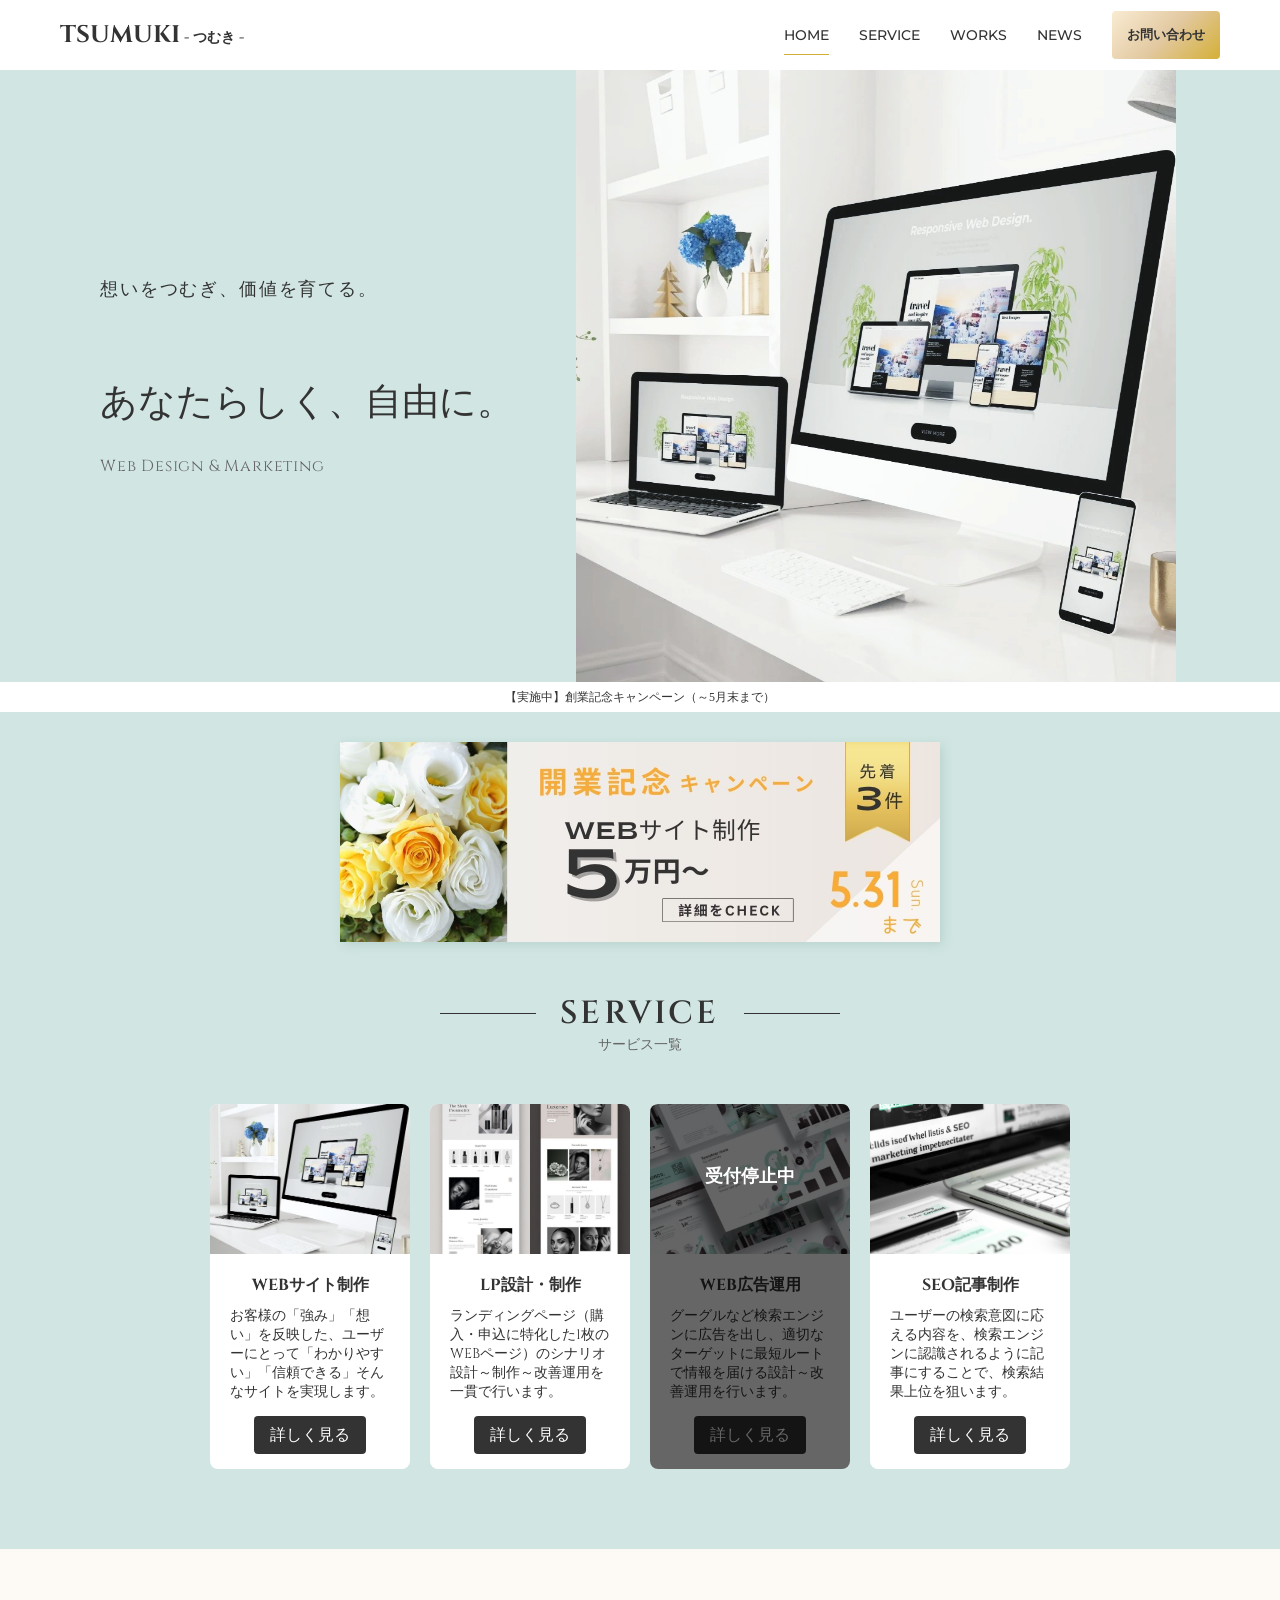
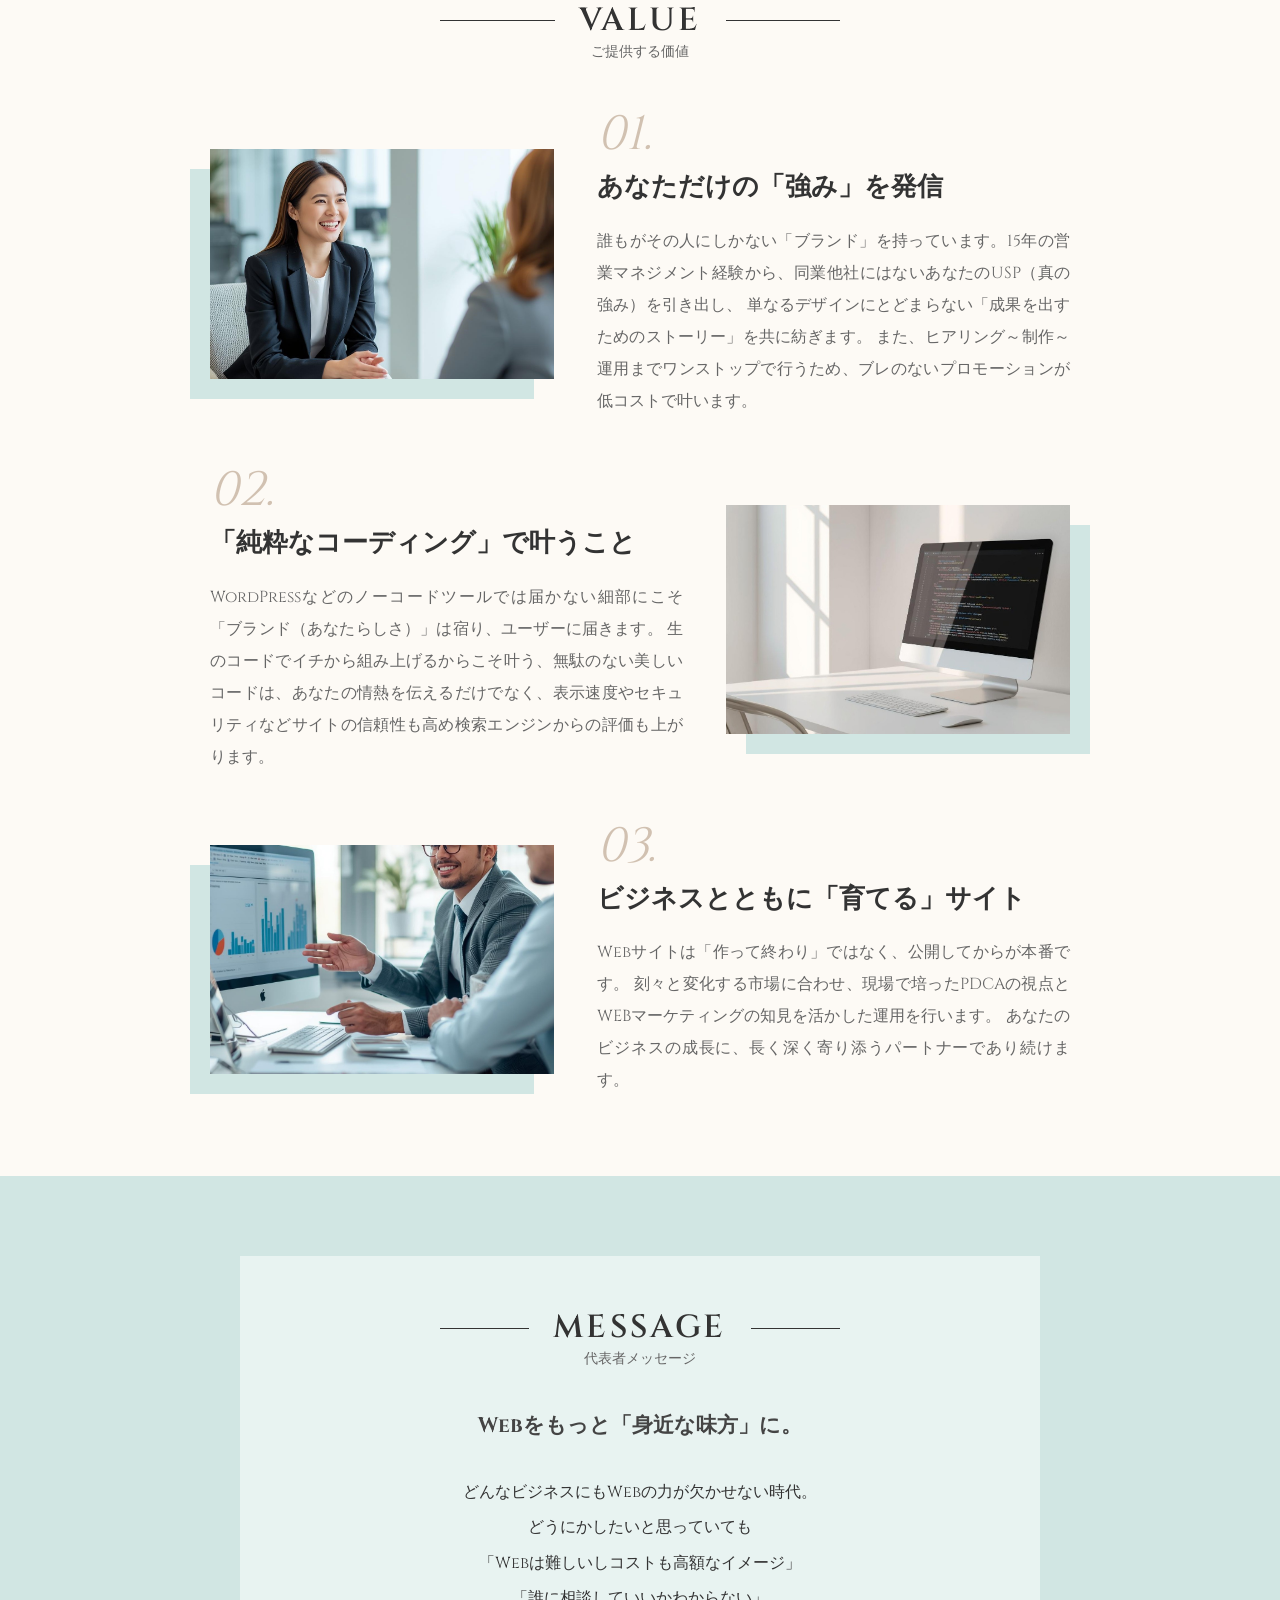
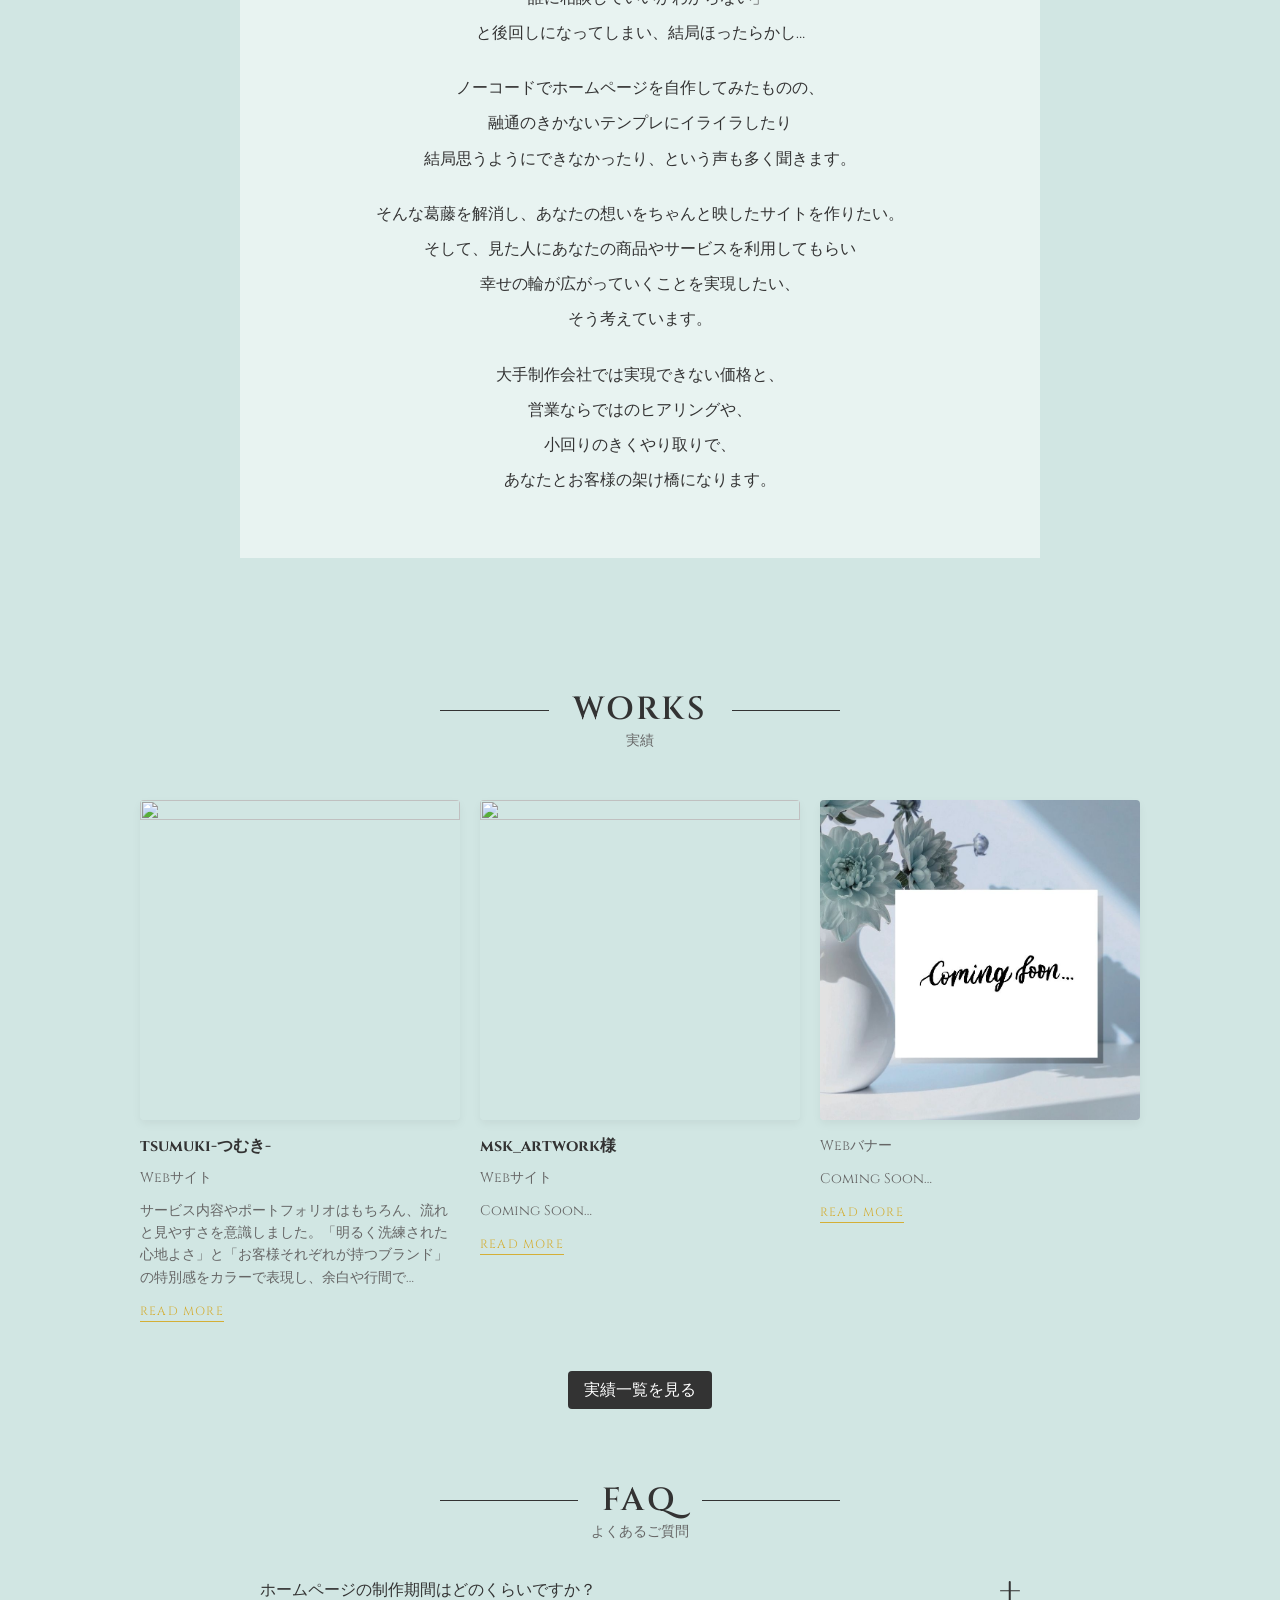
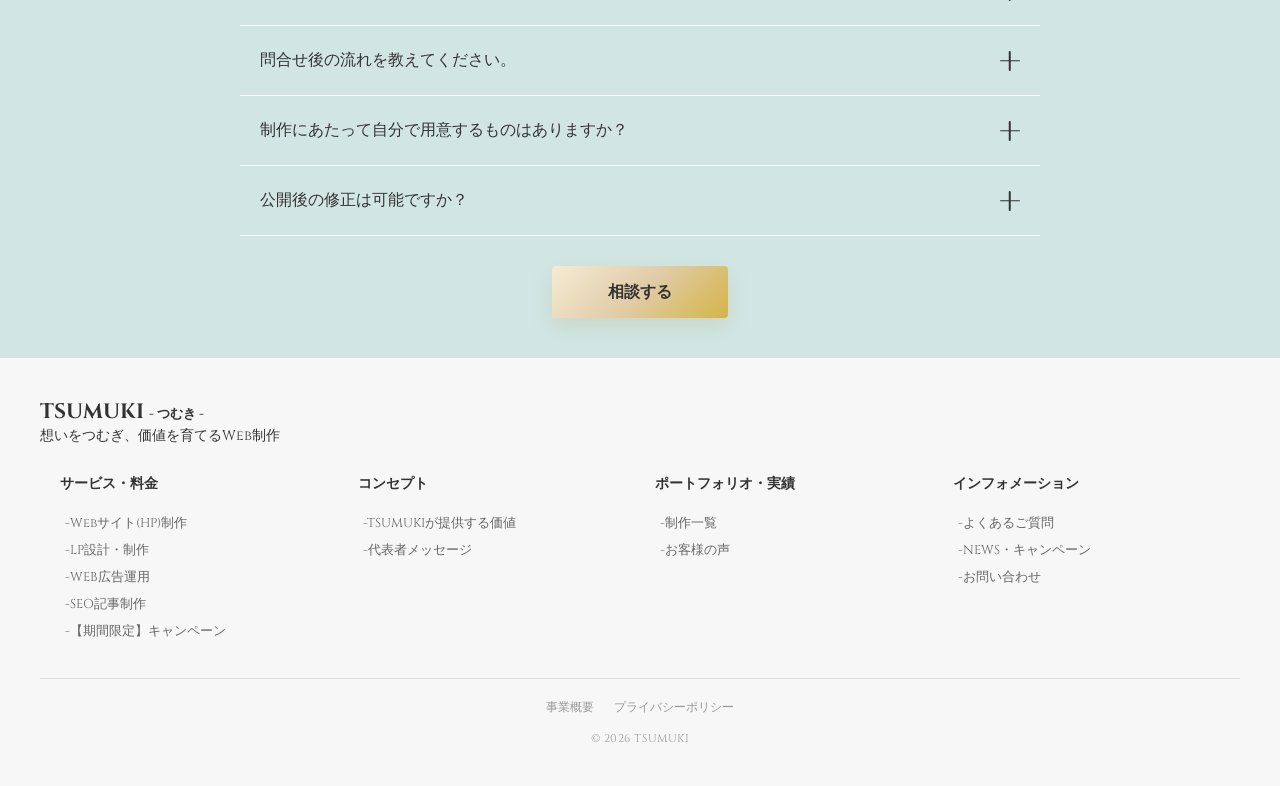
==== commit e8a8b07c: "Add files via upload" ====
--- a/index.html
+++ b/index.html
@@ -205,8 +205,8 @@
 						<p>
 							そんな葛藤を解消し、あなたの想いをちゃんと映したサイトを作りたい。<br class="pc-only">
 							そして、見た人にあなたの商品やサービスを利用してもらい<br class="pc-only">
-							幸せの輪が広がっていくことを<br class="pc-only">
-							実現したい、そう考えています。
+							幸せの輪が広がっていくことを実現したい、<br class="pc-only">
+							そう考えています。
 						</p>
 						<p>
 							大手制作会社では実現できない価格と、<br class="pc-only">
@@ -229,20 +229,23 @@
 			</div>
 			<div class="works-wrapper">
 				<a href="soon.html" class="works-item">
-					<img src="images/works_1.jpg" alt="">
-					<h3>tsumuki-つむき- Webサイト</h3>
+					<img src="images/works_tsumuki.png" alt="">
+					<h3>tsumuki-つむき-</h3>
+					<p class="works_category_tag">Webサイト</p>
 					<p>サービス内容やポートフォリオはもちろん、流れと見やすさを意識しました。「明るく洗練された心地よさ」と「お客様それぞれが持つブランド」の特別感をカラーで表現し、余白や行間で…</p>
 					<span class="readmore-btn">read more</span>
 				</a>
 				<a href="soon.html" class="works-item">
-					<img src="images/works_2.jpg" alt="">
-		   		<h3>M様 ポートフォリオサイト</h3>
+					<img src="images/works_msk.png" alt="">
+		   		<h3>msk_artwork様</h3>
+					<p class="works_category_tag">Webサイト</p>
 		  		<p>Coming Soon…</p>
 		  		<span class="readmore-btn">read more</span>
 				</a>
 				<a href="soon.html" class="works-item">
 					<img src="images/works_3.jpg" alt="">
-		   		<h3>Webバナー</h3>
+		   		<h3></h3>
+					<p class="works_category_tag">Webバナー</p>
 		  		<p>Coming Soon…</p>
 		  		<span class="readmore-btn">read more</span>
 		 	 	</a>
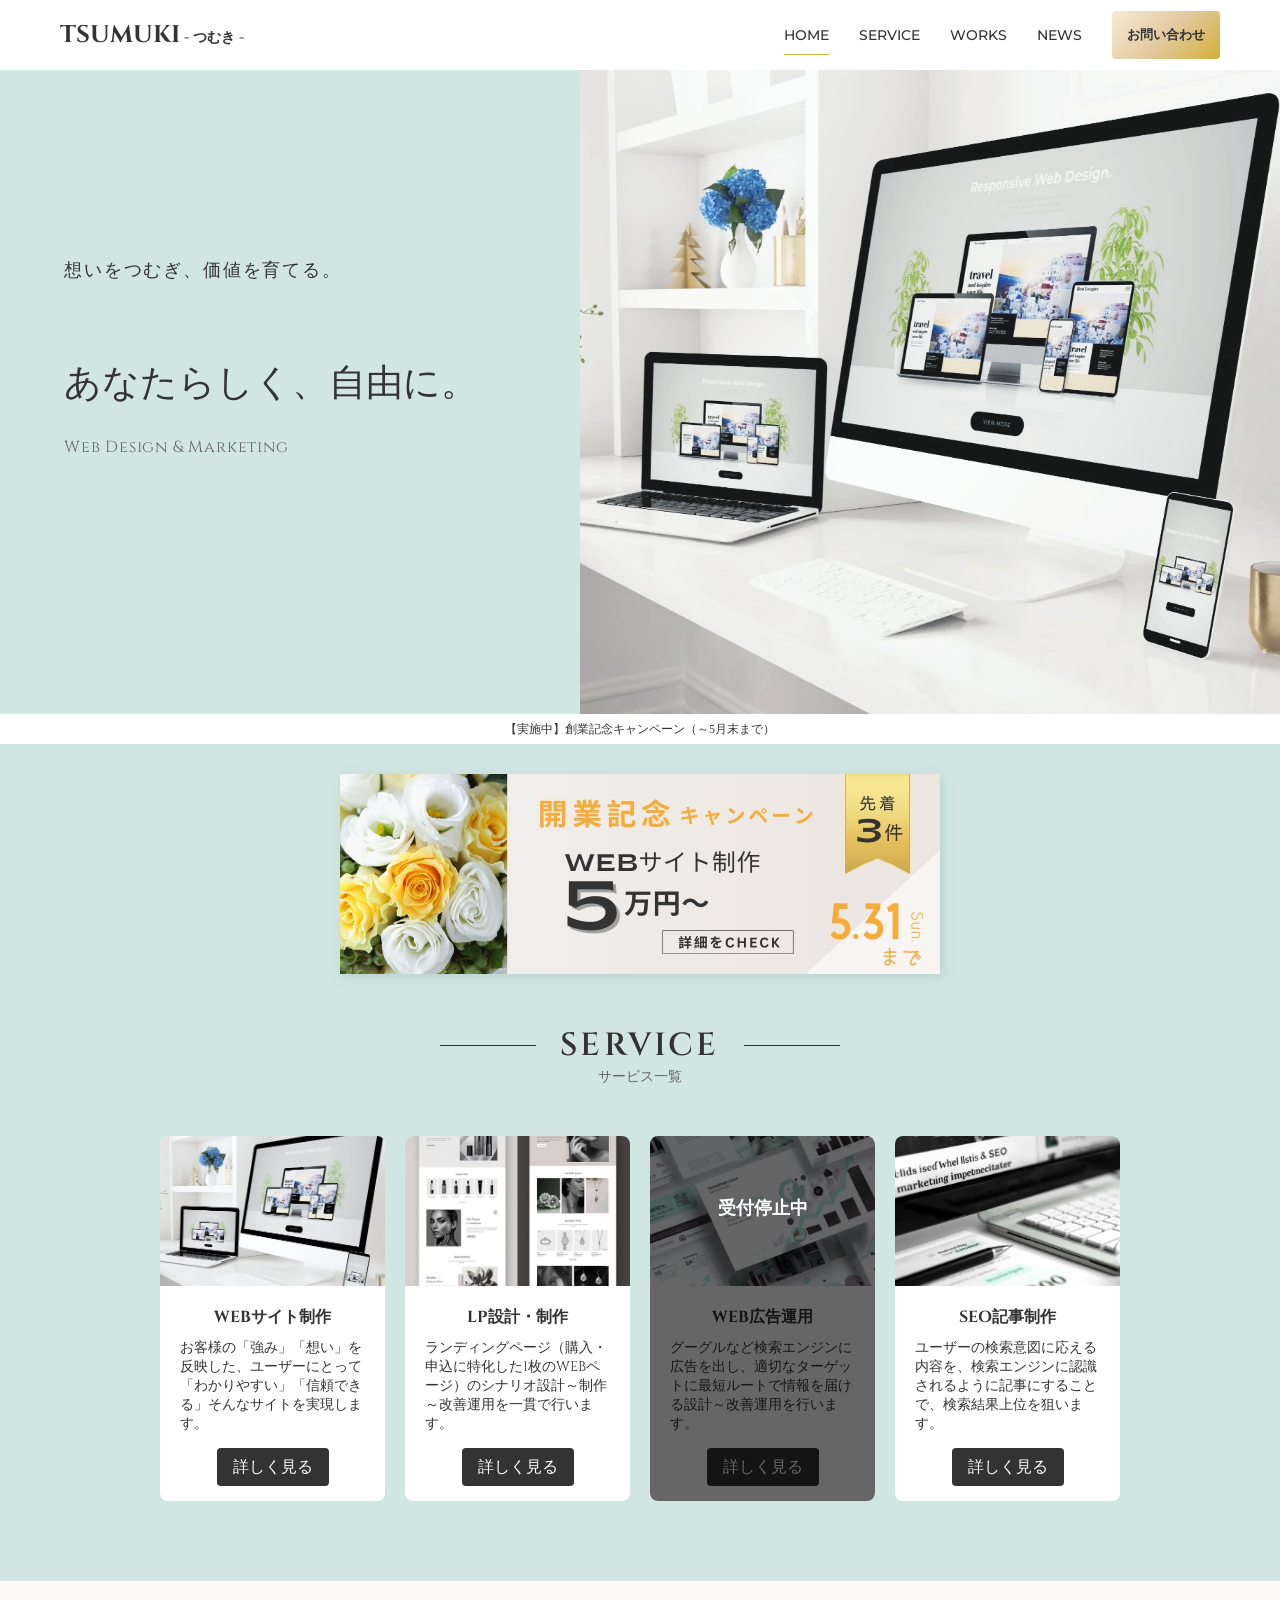
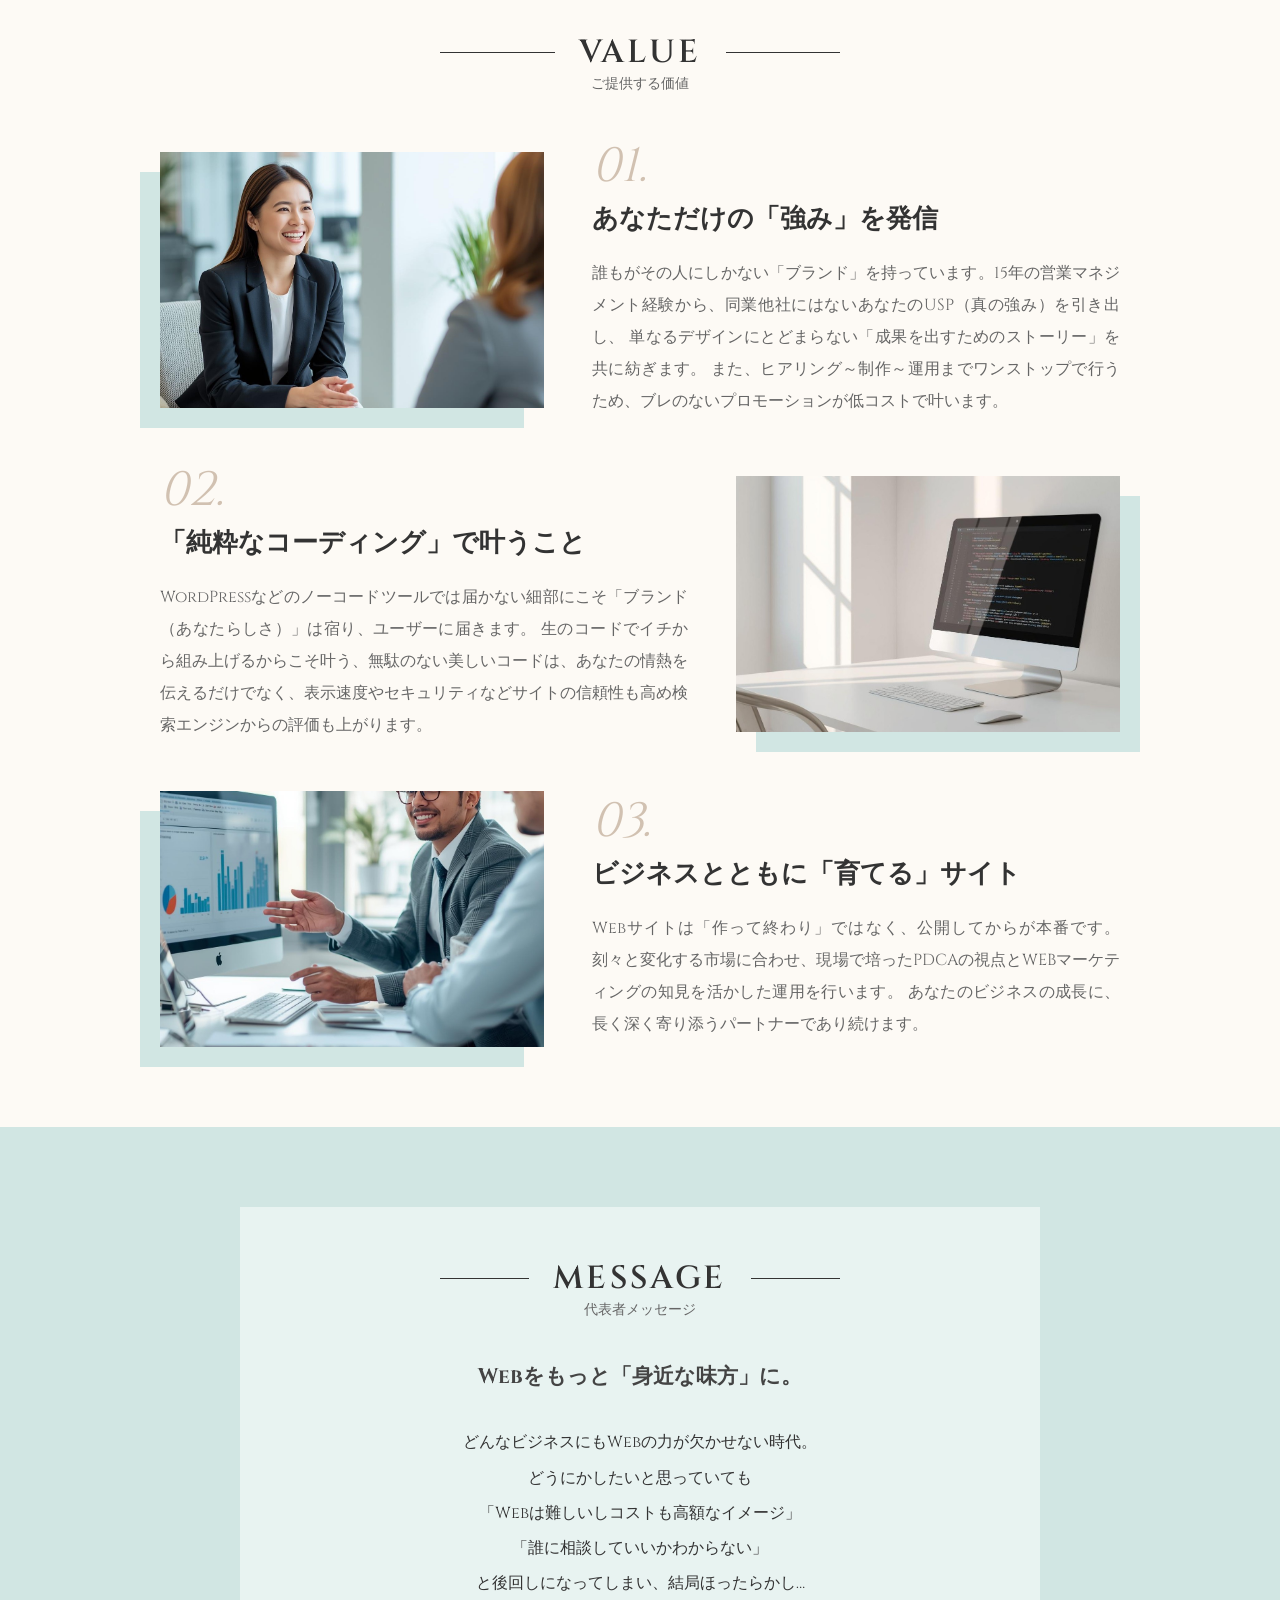
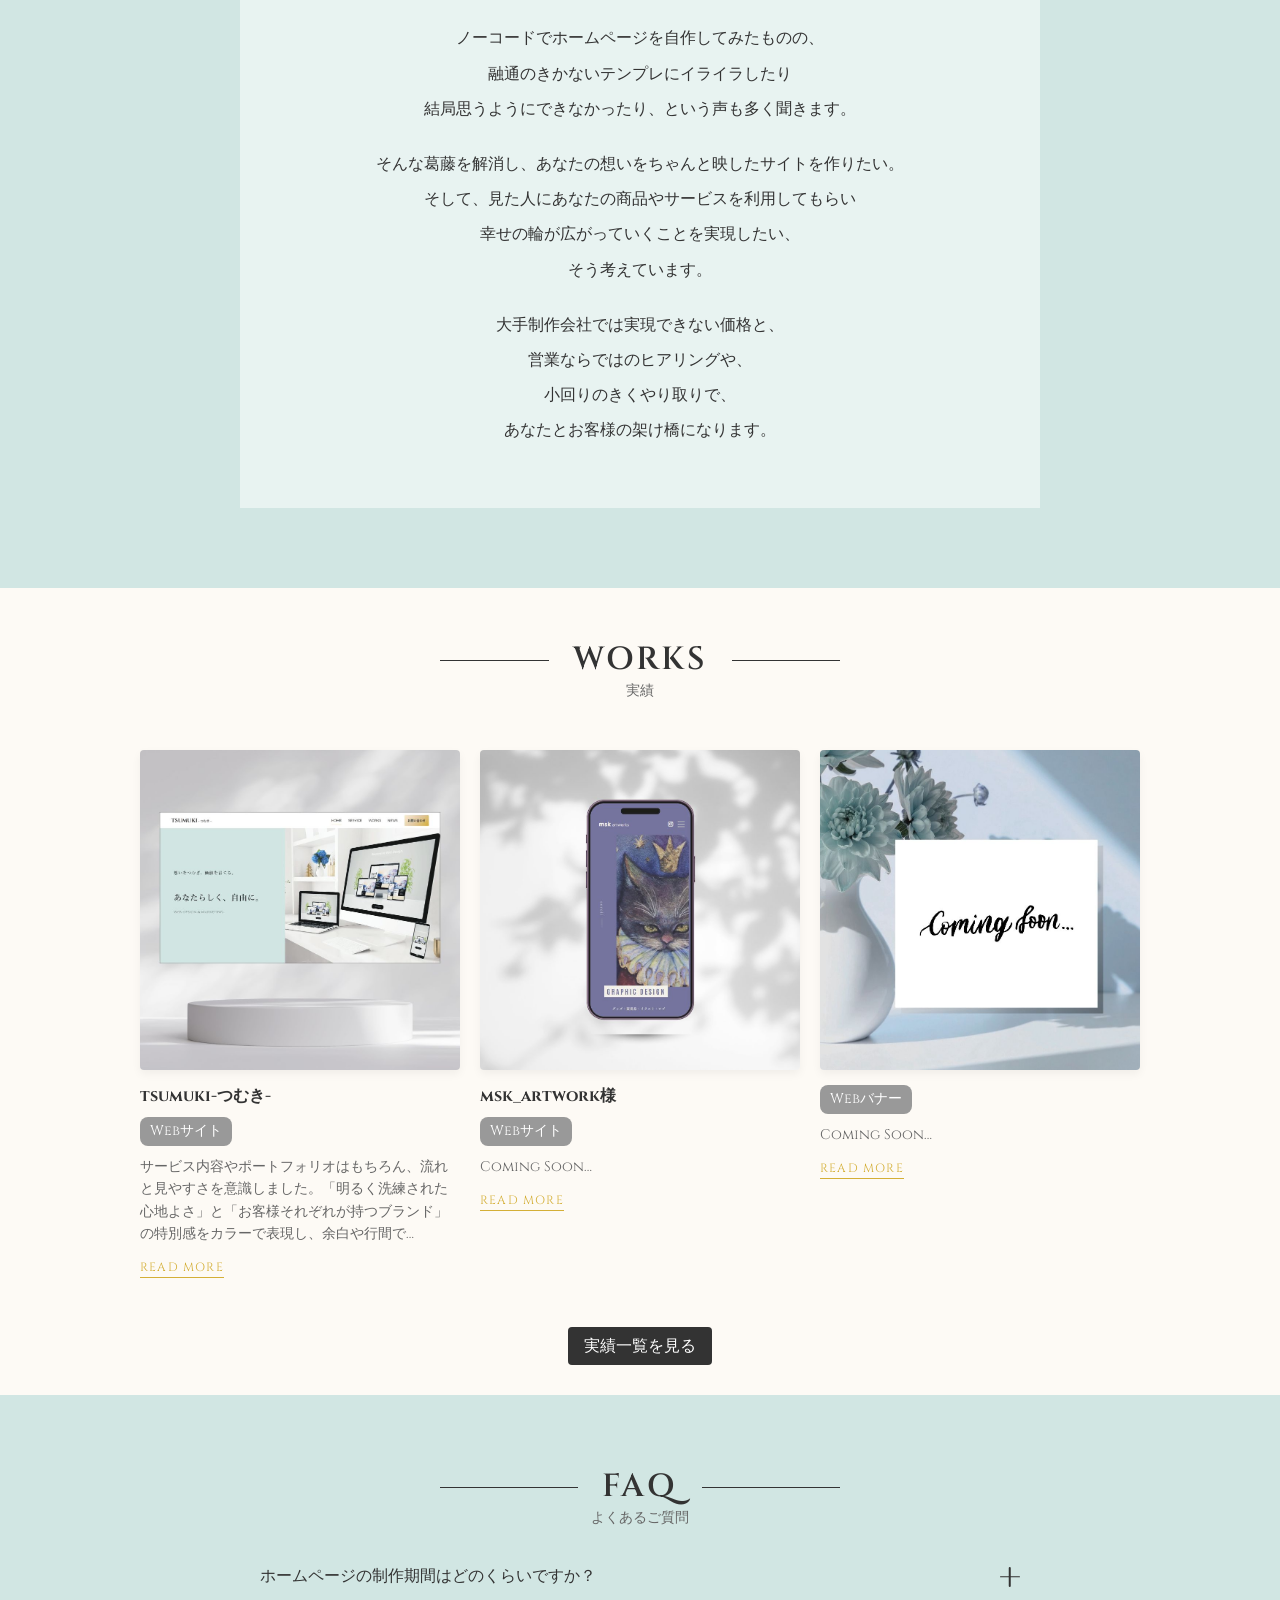
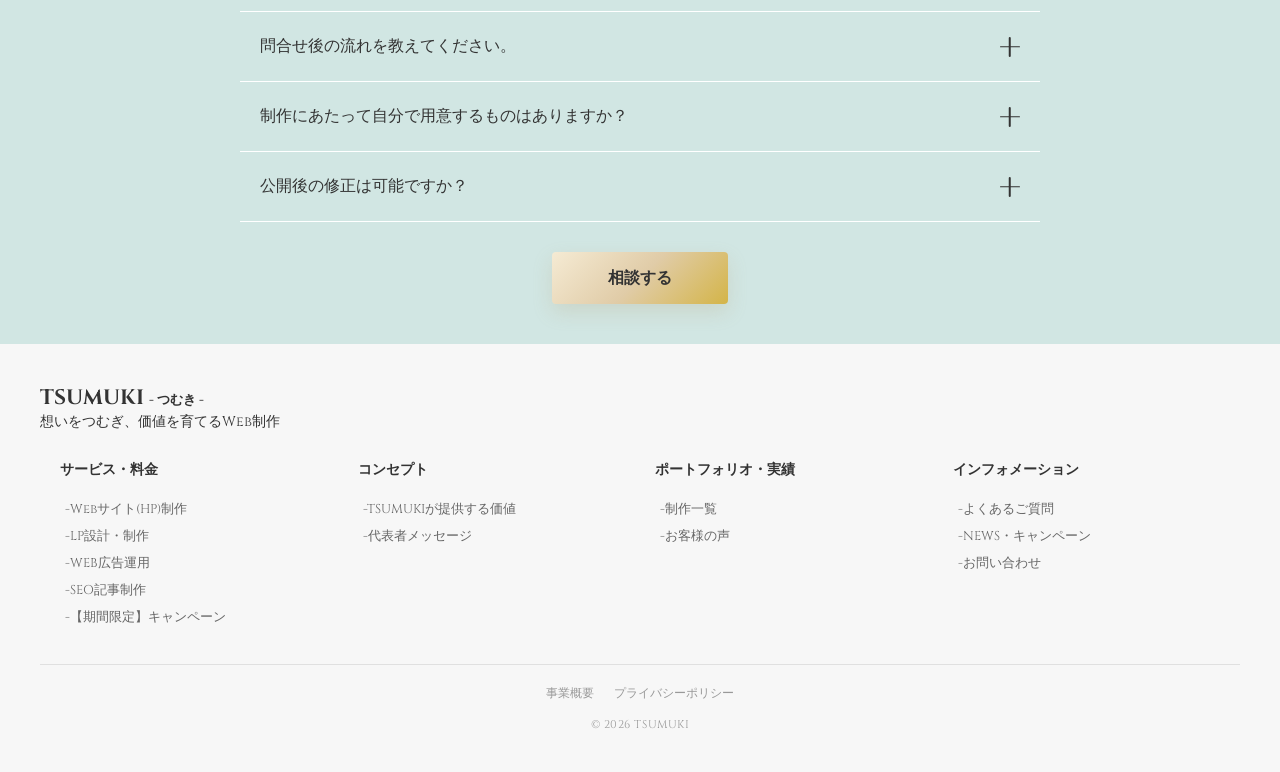
==== commit 3a8529f5: "Add files via upload" ====
--- a/index.html
+++ b/index.html
@@ -33,7 +33,7 @@
             <ul class="grobal-nav">
                 <li><a href="index.html" aria-current="page">HOME</a></li>
                 <li><a href="#service">SERVICE</a></li>
-                <li><a href="#works">WORKS</a></li>
+                <li><a href="works/index.html">WORKS</a></li>
 								<li><a href="soon.html">NEWS</a></li>
                 <button class="header-cta"><a href="contact/index.html">お問い合わせ</a></button>
             </ul>
@@ -229,21 +229,21 @@
 			</div>
 			<div class="works-wrapper">
 				<a href="soon.html" class="works-item">
-					<img src="images/works_tsumuki.png" alt="">
+					<img src="images/works_w1.jpg" alt="TSUMUKIのWebサイト制作">
 					<h3>tsumuki-つむき-</h3>
 					<p class="works_category_tag">Webサイト</p>
 					<p>サービス内容やポートフォリオはもちろん、流れと見やすさを意識しました。「明るく洗練された心地よさ」と「お客様それぞれが持つブランド」の特別感をカラーで表現し、余白や行間で…</p>
 					<span class="readmore-btn">read more</span>
 				</a>
 				<a href="soon.html" class="works-item">
-					<img src="images/works_msk.png" alt="">
+					<img src="images/works_w2.jpg" alt="msk様のWebサイト制作">
 		   		<h3>msk_artwork様</h3>
 					<p class="works_category_tag">Webサイト</p>
 		  		<p>Coming Soon…</p>
 		  		<span class="readmore-btn">read more</span>
 				</a>
 				<a href="soon.html" class="works-item">
-					<img src="images/works_3.jpg" alt="">
+					<img src="images/works_3.jpg" alt="Webバナー制作">
 		   		<h3></h3>
 					<p class="works_category_tag">Webバナー</p>
 		  		<p>Coming Soon…</p>
@@ -251,7 +251,7 @@
 		 	 	</a>
 			</div>
 			<div class="btn-wrapper">
-				<a href="soon.html" class="link-btn">実績一覧を見る</a>
+				<a href="works/index.html" class="link-btn">実績一覧を見る</a>
 			</div>
 		</section>
 		
--- a/css/style.css
+++ b/css/style.css
@@ -1,4 +1,5 @@
 @charset "UTF-8";
+/* 色の定義（tsumuki専用） */
 html {
   scroll-behavior: smooth;
 }
@@ -190,7 +191,11 @@
     height: auto;
   }
   header h1 {
-    margin-bottom: 25px;
+    display: flex;
+    flex-direction: column;
+    align-items: center;
+    gap: 5px;
+    margin-bottom: 15px;
   }
   header nav ul {
     gap: 40px;
@@ -481,19 +486,18 @@
 .fv {
   position: relative;
   width: 100%;
+  height: auto;
   background-color: #D1E6E3;
   overflow: hidden;
-  margin-top: 70px;
 }
 
 .fv-inner {
-  max-width: 1200px;
+  max-width: 100vw;
   margin: 0 auto;
   display: flex;
   align-items: center;
   justify-content: flex-end;
   position: relative;
-  padding: 0 5%; /* 上下に少し余白を持たせて、SERVICEとの距離を保つ */
 }
 
 .fv-content {
@@ -534,7 +538,7 @@
 
 .fv-img {
   width: 60%;
-  max-width: 600px;
+  max-width: 700px;
 }
 
 .fv-img img {
@@ -543,8 +547,8 @@
   display: block;
   opacity: 0;
   transform: scale(1.05);
-  filter: blur(5px);
-  animation: fvAppear 2s cubic-bezier(0.33, 1, 0.68, 1) forwards;
+  filter: blur(4px);
+  animation: fvAppear 1.5s cubic-bezier(0.33, 1, 0.68, 1) forwards;
 }
 
 @keyframes fvAppear {
@@ -653,6 +657,21 @@
     color: #666;
     padding: 2px 8px;
     border-radius: 2px;
+  }
+  .fv-img {
+    width: 100%;
+    max-width: 100%;
+    display: block;
+    aspect-ratio: 4/5;
+    overflow: hidden;
+  }
+  .fv-img img {
+    width: 100%;
+    height: 100%;
+    -o-object-fit: cover;
+       object-fit: cover;
+    -o-object-position: 70%;
+       object-position: 70%;
   }
 }
 /* ------------------------------------------
@@ -672,7 +691,7 @@
  キャンペーン・バナーsection
  ------------------------------------------ */
 .CP_bnr {
-  width: 80%;
+  width: 90%;
   max-width: 600px;
   display: flex;
   justify-content: center;
@@ -876,7 +895,7 @@
 }
 
 .inner {
-  max-width: 900px;
+  max-width: 1000px;
   width: 100%;
   margin: 0 auto;
   padding: 0 20px;
@@ -976,7 +995,6 @@
  ------------------------------------------ */
 /* 前のセクションの設定（隙間が出ないようにする） */
 .works_section {
-  background-color: #D1E6E3;
   position: relative;
   z-index: 10;
   padding: 50px 0 0;
@@ -1065,7 +1083,8 @@
    実績一覧セクション（WORKS）
    ----------------------------------------------------------- */
 .works_section {
-  padding: 50px 0 0;
+  padding: 50px 0 30px;
+  background-color: #fdfaf5; /* キナリ色 */
 }
 
 /* 親要素：隙間を調整 */
@@ -1111,6 +1130,15 @@
   margin-bottom: 10px;
 }
 
+p.works_category_tag {
+  background-color: #999;
+  color: #fff;
+  display: inline-block;
+  padding: 3px 10px;
+  text-align: center;
+  border-radius: 8px;
+}
+
 /* readmoreボタンの微調整 */
 .readmore-btn {
   font-size: 12px;
@@ -1129,7 +1157,7 @@
 /* ----------- スマホ：2列表示 ---------- */
 @media (max-width: 768px) {
   .works_section {
-    padding: 50px 0 0;
+    padding: 50px 0 30px;
   }
   .works-wrapper {
     margin: 30px auto 30px;
@@ -1155,6 +1183,15 @@
     -webkit-line-clamp: 3;
     -webkit-box-orient: vertical;
     overflow: hidden;
+  }
+  p.works_category_tag {
+    background-color: #999;
+    color: #fff;
+    font-size: 10px;
+    display: inline-block;
+    padding: 3px 8px;
+    text-align: center;
+    border-radius: 8px;
   }
   .readmore-btn {
     font-size: 11px;
@@ -1616,136 +1653,6 @@
 }
 
 /* 色の定義（tsumuki専用） */
-/* -------------------------------------------
-  メインビジュアル
-------------------------------------------- */
-.p-service-mv {
-  margin-top: 70px;
-  padding: 60px 20px;
-  text-align: center;
-  background-image: linear-gradient(rgba(255, 255, 255, 0.6)), url("../images/mv_4000.webp");
-  background-position: 83% 41%;
-  background-size: 253%;
-}
-.p-service-mv__title {
-  text-shadow: 0 0 5px #fff;
-}
-
-/* 画像の下の説明文エリア */
-.p-service-mv-description {
-  background-color: #fff;
-  padding: 15px;
-  text-align: center;
-}
-.p-service-mv-description .p-service-mv__lead {
-  font-size: 1rem;
-  line-height: 1.5;
-  font-weight: 500;
-}
-
-/* -------------------------------------------
-  プランセクション
-------------------------------------------- */
-.p-service-plan {
-  background-color: #D1E6E3;
-  padding: 80px 0;
-  overflow: hidden;
-}
-
-/* カルーセルカード単体 */
-.p-plan-card {
-  background: #fff;
-  border-radius: 15px;
-  padding: 20px 20px;
-  text-align: center;
-  transition: transform 0.4s, opacity 0.4s;
-  opacity: 0.6;
-  transform: scale(0.85);
-  border: 1px solid rgba(0, 0, 0, 0.05);
-}
-.p-plan-card__label {
-  display: inline-block;
-  background: #e6d3a3;
-  color: #fff;
-  font-size: 0.75rem;
-  padding: 2px 12px;
-  border-radius: 20px;
-  margin-bottom: 15px;
-}
-.p-plan-card__title {
-  font-size: 1.5rem;
-  margin-bottom: 10px;
-  color: #333333;
-}
-.p-plan-card__price {
-  font-size: 2.25rem;
-  font-weight: bold;
-  color: #c4a45d;
-  margin-bottom: 10px;
-}
-.p-plan-card__price span {
-  font-size: 1rem;
-  margin-left: 4px;
-}
-.p-plan-card__list {
-  text-align: left;
-  display: inline-block;
-  margin-bottom: 20px;
-  list-style: none;
-  padding: 0;
-}
-.p-plan-card__list li {
-  margin-bottom: 5px;
-  font-size: 0.95rem;
-}
-.p-plan-card__list li::before {
-  content: "✓";
-  color: #c4a45d;
-  margin-right: 8px;
-  font-weight: bold;
-}
-
-.c-button-gold {
-  display: block;
-  width: -moz-fit-content;
-  width: fit-content;
-  margin: 0px auto 20px;
-  padding: 12px 30px;
-  background: linear-gradient(135deg, rgba(249, 235, 210, 0.9) 0%, rgba(226, 201, 161, 0.9) 50%, rgba(212, 175, 55, 0.9) 100%);
-  color: #333;
-  font-weight: 700;
-  text-decoration: none;
-  border-radius: 4px;
-  /* 影 */
-  box-shadow: 0 8px 20px rgba(180, 150, 100, 0.2);
-  /* アニメーション */
-  transition: all 0.3s cubic-bezier(0.25, 0.46, 0.45, 0.94);
-  border: none;
-  cursor: pointer;
-  text-align: center;
-}
-
-.c-button-gold:hover {
-  /* ホバー時に少し大きく、影を深くして「押せる感」を強調 */
-  transform: translateY(-2px) scale(1.02);
-  box-shadow: 0 8px 20px rgba(180, 150, 100, 0.4);
-  filter: brightness(1.05); /* ほんの少し明るく光らせる */
-}
-
-/* 中央のスライドを際立たせる */
-.swiper-slide-active.p-plan-card {
-  opacity: 1;
-  transform: scale(1);
-  box-shadow: 0 15px 40px rgba(0, 0, 0, 0.1);
-  border: 1px solid #e6d3a3;
-}
-
-/* ドット（ページネーション）の色をゴールドに */
-.swiper-pagination-bullet-active {
-  background: #c4a45d !important;
-}
-
-/* 色の定義（tsumuki専用） */
 /*============================================================
  創業記念キャンペーン============================================================*/
 /* ------------------------------------------
@@ -1775,9 +1682,10 @@
   align-items: center;
 }
 .campaign-container .cp-text p {
-  width: 90%;
+  width: 80%;
   text-align: center;
-  margin-bottom: 10px;
+  margin-bottom: 20px;
+  line-height: 1.5;
 }
 .campaign-container .cp-text p.jouken {
   border: 1px solid #f9cc37;
@@ -1805,6 +1713,7 @@
   text-align: end;
   padding: 5px 30px 30px;
   font-size: small;
+  margin-right: 20px;
 }
 
 /* 価格エリアの調整 */
@@ -1965,6 +1874,1108 @@
   line-height: 1.8rem;
 }
 
+/* 色の定義（tsumuki専用） */
+#service-website h2 {
+  font-size: clamp(1.5rem, 3vw, 1.9rem);
+  text-align: center;
+}
+
+#service-website .subtitle {
+  text-align: center;
+}
+
+/* -------------------------------------------
+  メインビジュアル
+------------------------------------------- */
+.xxx-hero-section {
+  padding-top: 70px;
+  display: flex;
+  align-items: center;
+  height: 500px;
+  overflow: hidden;
+  background-color: #D1E6E3;
+  position: relative;
+}
+
+/* 白い帯：画像の背面 */
+.xxx-hero-left {
+  position: absolute;
+  top: 50%;
+  left: 0;
+  transform: translate(-100%, -50%);
+  width: 70%;
+  height: 250px;
+  background-color: #fff;
+  display: flex;
+  flex-direction: column;
+  padding-top: 50px;
+  padding-left: 4%;
+  z-index: 1;
+  clip-path: polygon(0 0, 90% 0, 100% 100%, 0 100%);
+}
+
+/* アニメーション：左からスライド */
+.is-active .xxx-hero-left {
+  animation: barRight 0.8s cubic-bezier(0.7, 0, 0.3, 1) forwards;
+  animation-delay: 0.4s;
+}
+
+@keyframes barRight {
+  to {
+    transform: translate(0, -50%);
+  } /* 中央位置で止まる */
+}
+/* 右側の画像：帯の前面 */
+.xxx-hero-right {
+  position: absolute;
+  right: 0;
+  top: 45%;
+  width: 50%;
+  height: 100%;
+  display: flex;
+  justify-content: flex-end;
+  align-items: center;
+  z-index: 2;
+  pointer-events: none;
+}
+
+/* トリミング枠 */
+.image-item {
+  width: 100%;
+  height: 400px;
+  opacity: 0;
+  transform: translateY(80px);
+  display: flex;
+  justify-content: flex-end;
+  align-items: center;
+  overflow: hidden;
+}
+
+/* 画像本体 */
+.image-item img {
+  width: 130%;
+  min-width: 130%;
+  height: 100%;
+  -o-object-fit: cover;
+     object-fit: cover;
+  flex-shrink: 0;
+  -o-object-position: right center;
+     object-position: right center;
+}
+
+/* アニメーション：下から浮上 */
+.is-active .image-item {
+  animation: imageUp 1s cubic-bezier(0.2, 1, 0.3, 1) forwards;
+  animation-delay: 0.1s;
+}
+
+/* テキスト：下から上へ */
+.xxx-title-wrapper {
+  overflow: hidden;
+}
+
+.xxx-title {
+  color: #333;
+  font-size: clamp(25px, 3.5vw, 50px);
+  line-height: 1;
+  margin-bottom: 10px;
+  opacity: 0;
+  transform: translateY(100%);
+}
+
+.xxx-subtitle {
+  color: #c4a45d;
+  font-size: 14px;
+  letter-spacing: 0.2em;
+  opacity: 0;
+  transform: translateY(100%);
+}
+
+.is-active .xxx-title {
+  animation: textUp 1s cubic-bezier(0.2, 1, 0.3, 1) forwards;
+  animation-delay: 1.2s; /* 帯が到着する頃に表示 */
+}
+
+.is-active .xxx-subtitle {
+  animation: textUp 1s cubic-bezier(0.2, 1, 0.3, 1) forwards;
+  animation-delay: 1.2s;
+}
+
+.is-active .breadcrumbs {
+  animation: textUp 1s cubic-bezier(0.2, 1, 0.3, 1) forwards;
+  animation-delay: 1.2s;
+}
+
+/* 共通キーフレーム */
+@keyframes imageUp {
+  to {
+    opacity: 1;
+    transform: translateY(0);
+  }
+}
+@keyframes textUp {
+  to {
+    opacity: 1;
+    transform: translateY(0);
+  }
+}
+/* パンくずリスト */
+.breadcrumbs {
+  margin-top: 5rem;
+  font-size: 12px;
+  display: flex;
+  opacity: 0;
+  transform: translateY(100%);
+}
+
+.breadcrumbs-sp {
+  display: none;
+}
+
+a {
+  color: #333;
+}
+
+a:hover {
+  color: #666;
+}
+
+.breadcrumbs span {
+  margin: 0 0.5rem;
+}
+
+/*----------メディアクエリ：パンくずリストの表示切替と画像の重なり調整----------  */
+@media (min-width: 650px) and (max-width: 800px) {
+  .xxx-hero-section {
+    padding-top: 100px;
+    height: 70vh;
+  }
+  .xxx-hero-left {
+    height: 200px;
+    top: 60%;
+    padding-top: 35px;
+  }
+  .xxx-hero-right {
+    top: 50%;
+  }
+  .breadcrumbs {
+    margin-top: 4rem;
+  }
+}
+@media (max-width: 650px) {
+  .breadcrumbs {
+    display: none;
+  }
+  .breadcrumbs-sp {
+    margin-top: 80px;
+    margin-left: 20px;
+    font-size: 12px;
+    display: flex;
+    gap: 5px;
+  }
+  .breadcrumbs-sp span {
+    margin: 0 0.5rem;
+  }
+  .xxx-hero-section {
+    padding-top: 20px;
+    height: 45vh;
+  }
+  .xxx-hero-left {
+    height: 150px;
+    top: 30%;
+    padding-top: 35px;
+  }
+  .xxx-hero-right {
+    top: 40%;
+    width: 65%;
+    height: 100%;
+  }
+  .image-item {
+    height: 380px;
+  }
+  .image-item img {
+    -o-object-fit: cover;
+       object-fit: cover;
+    -o-object-position: 0px -60px;
+       object-position: 0px -60px;
+  }
+}
+@media (min-width: 480px) and (max-width: 650px) {
+  .breadcrumbs-sp {
+    margin-top: 120px;
+  }
+  .xxx-hero-right {
+    top: 55%;
+    width: 65%;
+    height: 100%;
+  }
+}
+@media (max-width: 479px) {
+  .breadcrumbs-sp {
+    margin-top: 80px;
+  }
+  .xxx-hero-right {
+    top: 55%;
+  }
+}
+/* 画像の下の説明文エリア */
+.p-service-mv__title {
+  background-color: #fff;
+  font-size: 1.4rem;
+  line-height: 2.8rem;
+}
+
+.p-service-mv-description {
+  text-align: center;
+}
+.p-service-mv-description .p-service-mv__lead {
+  font-size: 1rem;
+  line-height: 1.5;
+  font-weight: 500;
+  padding: 40px 20px;
+}
+
+.kugiri-line {
+  border-bottom: 0.5px solid #fff;
+  width: 80%;
+  max-width: 600px;
+  margin: 0 auto;
+}
+
+/*----------メディアクエリ：PC----------  */
+@media (min-width: 768px) {
+  .p-service-mv {
+    background-position: 60% 57%;
+    background-size: 160%;
+  }
+  .p-service-mv__title {
+    background-color: #fff;
+    font-size: 1.5rem;
+    line-height: 3rem;
+  }
+  .p-service-mv-description .p-service-mv__lead {
+    font-size: 1.1rem;
+  }
+}
+/* -------------------------------------------
+  お悩みセクション
+------------------------------------------- */
+.p-trouble {
+  padding: 40px 20px;
+  text-align: center;
+}
+.p-trouble__inner {
+  max-width: 800px;
+  margin: 0 auto;
+}
+.p-trouble__title {
+  font-size: 1.25rem;
+  font-weight: bold;
+  margin-bottom: 30px;
+  color: #333;
+  padding-bottom: 10px;
+}
+.p-trouble__user-row {
+  display: flex;
+  justify-content: space-around;
+  align-items: center;
+  margin-bottom: 15px;
+}
+.p-trouble__user-item {
+  width: 22%;
+  max-width: 130px;
+  aspect-ratio: 1/1;
+  border-radius: 50%;
+  overflow: hidden;
+  border: 0.5px solid #c4a45d;
+  box-sizing: border-box;
+  transition: all 0.5s ease;
+  filter: grayscale(100%);
+  opacity: 0.4;
+  display: flex;
+  justify-content: center;
+  align-items: center;
+}
+.p-trouble__user-item.active {
+  filter: grayscale(0%);
+  opacity: 1;
+  transform: scale(1.1);
+}
+.p-trouble__user-item img {
+  width: calc(100% - 6px);
+  height: calc(100% - 6px);
+  -o-object-fit: cover;
+     object-fit: cover;
+  border-radius: 50%;
+  display: block;
+}
+.p-trouble__bubble-container {
+  position: relative;
+  padding: 20px 5px 0;
+}
+.p-trouble__bubble {
+  position: relative;
+  background: #fff;
+  border-radius: 50px;
+  padding: 30px 20px;
+  min-height: 80px;
+  display: flex;
+  align-items: center;
+  justify-content: center;
+  box-shadow: 0 4px 15px rgba(0, 0, 0, 0.05);
+}
+.p-trouble__bubble p {
+  font-size: 0.95rem;
+  font-weight: bold;
+  line-height: 1.6;
+  margin: 0;
+  transition: opacity 0.3s;
+}
+.p-trouble__bubble::before {
+  content: "";
+  position: absolute;
+  top: -15px;
+  border-left: 12px solid transparent;
+  border-right: 12px solid transparent;
+  border-bottom: 18px solid #fff;
+  transition: left 0.5s ease;
+}
+.p-trouble__bubble.pos-0::before {
+  left: 11%;
+}
+.p-trouble__bubble.pos-1::before {
+  left: 34%;
+}
+.p-trouble__bubble.pos-2::before {
+  left: 60%;
+}
+.p-trouble__bubble.pos-3::before {
+  left: 83%;
+}
+
+/*----------メディアクエリ：PC----------  */
+@media (min-width: 768px) {
+  .p-trouble__title {
+    font-size: 1.3rem;
+  }
+  .p-trouble__user-item {
+    width: 35%;
+    max-width: 150px;
+  }
+  .p-trouble__bubble-container {
+    padding: 30px 20px 0;
+  }
+  .p-trouble__bubble p {
+    font-size: 1.1rem;
+  }
+  .p-trouble__bubble.pos-0::before {
+    left: 9%;
+  }
+  .p-trouble__bubble.pos-1::before {
+    left: 35%;
+  }
+  .p-trouble__bubble.pos-2::before {
+    left: 62%;
+  }
+  .p-trouble__bubble.pos-3::before {
+    left: 88%;
+  }
+}
+/* -------------------------------------------
+  理由・比較セクション
+------------------------------------------- */
+.p-hikaku {
+  padding: 20px;
+  text-align: center;
+}
+.p-hikaku__inner {
+  max-width: 1000px;
+  margin: 0 auto;
+}
+
+.accent-green {
+  display: inline-block;
+  position: relative;
+  background: #66c5ba;
+  color: #fff;
+  padding: 8px 20px;
+  font-weight: bold;
+  font-size: 16px;
+  margin-bottom: 20px;
+}
+
+.subtitle {
+  color: #c4a45d;
+  letter-spacing: 0.2em;
+  margin-top: 10px;
+  margin-bottom: 20px;
+}
+
+.description {
+  font-size: 14px;
+  color: #666;
+  line-height: 1.6;
+}
+
+/* 比較表 */
+.table-wrapper {
+  overflow-x: auto;
+  margin-top: 20px;
+}
+
+.comparison-table {
+  width: 100%;
+  border-collapse: separate;
+  border-spacing: 5px;
+  min-width: 800px;
+}
+
+.comparison-table th {
+  vertical-align: middle;
+  padding-bottom: 10px;
+}
+
+/* ヘッダーの色分け */
+.header-gray, .header-lightgray, .header-green {
+  color: #fff;
+  padding: 10px;
+  border-radius: 10px 10px 0 0;
+  font-size: 14px;
+  font-weight: bold;
+}
+.header-gray span, .header-lightgray span, .header-green span {
+  font-size: small;
+}
+
+.header-gray {
+  background-color: #71717a;
+}
+
+.header-lightgray {
+  background-color: #a1a1aa;
+}
+
+.header-green {
+  background-color: #66c5ba;
+  font-size: 18px;
+  padding: 10px;
+  line-height: 1.1;
+}
+
+/* 比較項目セル */
+.case-label {
+  background-color: #f1ebdb;
+  color: #c4a45d;
+  width: 120px;
+  padding: 20px 10px;
+  border-radius: 10px 0 0 10px;
+  text-align: center;
+}
+
+.case-no {
+  display: block;
+  font-size: 10px;
+  font-weight: bold;
+}
+
+.case-title {
+  display: block;
+  font-weight: bold;
+  font-size: 16px;
+}
+
+.cell-gray {
+  background-color: #fff;
+}
+
+.cell-highlight {
+  background-color: #f6fffe;
+}
+
+.support .cell-gray:last-child {
+  border-radius: 0 0 10px 0;
+}
+
+.comparison-table td {
+  padding: 20px 15px;
+  vertical-align: top;
+}
+
+/* 記号 */
+.symbol {
+  display: inline-block;
+  font-size: 28px;
+  margin-bottom: 10px;
+  font-weight: bold;
+}
+
+.symbol-double-circle::before {
+  content: "◎";
+  color: #999;
+}
+
+.symbol-circle::before {
+  content: "○";
+  color: #999;
+}
+
+.symbol-triangle::before {
+  content: "△";
+  color: #999;
+}
+
+.symbol-cross::before {
+  content: "✕";
+  color: #999;
+}
+
+.symbol-question::before {
+  content: "?";
+  color: #999;
+}
+
+.color-orange::before {
+  color: #f97316;
+}
+
+/* その他装飾 */
+.dashed-line {
+  border: none;
+  border-top: 1px dashed #ccc;
+  margin: 10px 0;
+}
+
+.text {
+  font-size: 14px;
+  line-height: 1.5;
+  color: #555;
+  margin: 0;
+}
+
+.bold {
+  font-weight: bold;
+  color: #333;
+}
+
+.accent-orange {
+  color: #ea580c;
+}
+
+/* 吹き出しスタイル */
+.balloon-section {
+  max-width: 500px;
+  margin: 0 auto;
+  position: relative;
+}
+
+.balloon {
+  font-size: 1.2rem;
+  opacity: 0;
+  transform: translateY(30px);
+  transition: all 0.8s cubic-bezier(0.2, 1, 0.3, 1);
+  width: -moz-fit-content;
+  width: fit-content;
+  max-width: 80%;
+  padding: 30px;
+  background: #fff;
+  border-radius: 45px;
+  position: relative;
+}
+
+/* 吹き出しの角（共通） */
+.balloon::before {
+  content: "";
+  position: absolute;
+  width: 0;
+  height: 0;
+  border-style: solid;
+}
+
+.balloon.is-visible {
+  opacity: 1;
+  transform: translateY(0);
+}
+
+/* 吹き出し（左）*/
+.balloon-left {
+  margin-bottom: -10px;
+  margin-right: auto;
+}
+
+.balloon-left::before {
+  left: 43px;
+  bottom: -13px;
+  border-width: 15px 15px 0 0;
+  border-color: #fff transparent transparent transparent;
+}
+
+/* 吹き出し（右）*/
+.balloon-right {
+  margin-left: auto;
+  margin-top: 20px;
+}
+
+.balloon-right::before {
+  right: 43px;
+  bottom: -13px;
+  border-width: 0 15px 15px 0;
+  border-color: transparent #fff transparent transparent;
+}
+
+.balloon:nth-child(2) {
+  transition-delay: 0.3s;
+}
+
+/*----------メディアクエリ：タブレット以下----------  */
+@media screen and (max-width: 840px) {
+  .table-wrapper {
+    overflow-x: auto;
+    -webkit-overflow-scrolling: touch;
+  }
+  .comparison-table {
+    min-width: 700px;
+  }
+  .case-label {
+    position: sticky;
+    left: 0;
+    z-index: 10;
+    background-color: #f1ebdb;
+    border-right: 1px solid #ccc;
+  }
+  .label-col {
+    position: sticky;
+    left: 0;
+    z-index: 11;
+    background-color: #D1E6E3;
+  }
+}
+@media screen and (max-width: 650px) {
+  .balloon {
+    font-size: 1rem;
+  }
+  .p-hikaku {
+    padding: 40px 15px;
+    width: 100%;
+    overflow: visible;
+    height: auto;
+  }
+  .p-hikaku__inner {
+    width: 100%;
+    max-width: 100%;
+  }
+  .table-wrapper {
+    margin-top: 30px;
+    overflow-x: auto;
+    overflow-y: hidden;
+    -webkit-overflow-scrolling: touch;
+  }
+  /* テーブル本体 */
+  .comparison-table {
+    width: 100%;
+    min-width: 650px;
+    border-spacing: 3px;
+  }
+  /* 各パーツのサイズ圧縮 */
+  .case-label {
+    width: 80px;
+    padding: 15px 5px;
+    border-radius: 0;
+  }
+  .case-title {
+    font-size: 14px;
+  }
+  .header-gray, .header-lightgray, .header-green {
+    font-size: 12px;
+    padding: 8px 5px;
+  }
+  .comparison-table td {
+    padding: 10px 8px;
+  }
+  .symbol {
+    font-size: 20px;
+    margin-bottom: 5px;
+  }
+  .text {
+    font-size: 11px;
+  }
+  .dashed-line {
+    margin: 5px 0;
+  }
+}
+/* -------------------------------------------
+  プランセクション
+------------------------------------------- */
+.p-service-plan {
+  background-color: #D1E6E3;
+  padding: 40px 0;
+  overflow: hidden;
+}
+.p-service-plan__title {
+  text-align: center;
+  font-size: 1.25rem;
+  font-weight: bold;
+  margin-bottom: 30px;
+  color: #333;
+  padding-bottom: 10px;
+}
+
+.p-plan-swiper {
+  margin: 0 auto;
+  padding-bottom: 50px !important;
+}
+
+/* カルーセルカード単体 */
+.p-plan-card {
+  background: #fff;
+  width: 100%;
+  border-radius: 15px;
+  padding: 20px 20px;
+  text-align: center;
+  transition: transform 0.4s, opacity 0.4s;
+  opacity: 0.5;
+  transform: scale(0.9) !important;
+  border: 1px solid rgba(0, 0, 0, 0.05);
+  box-sizing: border-box;
+}
+.p-plan-card__label {
+  display: inline-block;
+  background: #e6d3a3;
+  color: #fff;
+  font-size: 0.8rem;
+  padding: 2px 12px;
+  border-radius: 20px;
+  margin-bottom: 15px;
+}
+.p-plan-card__title {
+  font-size: 1.5rem;
+  margin-bottom: 10px;
+  color: #333333;
+}
+.p-plan-card__price {
+  font-size: 2.25rem;
+  font-weight: bold;
+  color: #c4a45d;
+  margin-bottom: 10px;
+}
+.p-plan-card__price span {
+  font-size: 1rem;
+  margin-left: 4px;
+}
+.p-plan-card__list {
+  text-align: left;
+  display: inline-block;
+  margin-bottom: 20px;
+  list-style: none;
+  padding: 0;
+}
+.p-plan-card__list li {
+  margin-bottom: 5px;
+  font-size: 0.95rem;
+}
+.p-plan-card__list li::before {
+  content: "✓";
+  color: #c4a45d;
+  margin-right: 8px;
+  font-weight: bold;
+}
+
+.swiper-slide-active.p-plan-card {
+  opacity: 1;
+  transform: scale(1) !important;
+  box-shadow: 0 15px 40px rgba(0, 0, 0, 0.1);
+  border: 1px solid #e6d3a3;
+}
+
+.c-button-gold {
+  display: block;
+  width: -moz-fit-content;
+  width: fit-content;
+  margin: 0px auto 20px;
+  padding: 12px 30px;
+  background: linear-gradient(135deg, rgba(249, 235, 210, 0.9) 0%, rgba(226, 201, 161, 0.9) 50%, rgba(212, 175, 55, 0.9) 100%);
+  color: #333;
+  font-weight: 700;
+  text-decoration: none;
+  border-radius: 4px;
+  box-shadow: 0 8px 20px rgba(180, 150, 100, 0.2);
+  transition: all 0.3s cubic-bezier(0.25, 0.46, 0.45, 0.94);
+  border: none;
+  cursor: pointer;
+  text-align: center;
+}
+
+.c-button-gold:hover {
+  transform: translateY(-2px) scale(1.02);
+  box-shadow: 0 8px 20px rgba(180, 150, 100, 0.4);
+  filter: brightness(1.05);
+}
+
+/* ページネーション */
+.swiper-pagination-bullet-active {
+  background: #c4a45d;
+}
+
+/*----------メディアクエリ：タブレット以下----------  */
+@media (min-width: 1024px) {
+  .p-plan-swiper {
+    max-width: 1000px;
+  }
+}
+/* ------------------------------------------
+  制作のながれセクション
+------------------------------------------ */
+.p-flow {
+  padding: 100px 20px;
+  background-color: #fdfaf5;
+  overflow: hidden;
+}
+
+.p-flow__inner {
+  max-width: 1000px;
+  margin: 0 auto;
+}
+
+.p-flow__list {
+  display: flex;
+  flex-direction: column;
+  gap: 30px;
+  position: relative;
+}
+
+.p-flow__item {
+  display: flex;
+  width: 100%;
+  position: relative;
+  z-index: 1;
+}
+
+.p-flow__item:nth-child(even) {
+  justify-content: flex-end;
+}
+
+.p-flow__item:last-child .p-flow__number {
+  border: 1.5px solid #66c5ba;
+  color: #66c5ba;
+}
+
+.p-flow__number {
+  width: 100px;
+  height: 100px;
+  border: 1px solid #333;
+  border-radius: 50%;
+  display: flex;
+  align-items: center;
+  justify-content: center;
+  font-size: 24px;
+  font-weight: bold;
+  background: #fff;
+  position: relative;
+  z-index: 10;
+  flex-shrink: 0;
+}
+
+.p-flow__circle-text {
+  position: absolute;
+  top: -20px;
+  left: -20px;
+  width: 136px;
+  height: 136px;
+  pointer-events: none;
+  animation: rotate-anim 10s linear infinite;
+}
+.p-flow__circle-text text {
+  font-size: 10px;
+  font-weight: bold;
+  fill: #66c5ba;
+  letter-spacing: 0.1em;
+  text-transform: uppercase;
+}
+
+@keyframes rotate-anim {
+  from {
+    transform: rotate(0deg);
+  }
+  to {
+    transform: rotate(360deg);
+  }
+}
+.p-flow__content {
+  margin-left: 30px;
+  max-width: 400px;
+}
+
+.p-flow__step-title {
+  margin-top: 80px;
+}
+
+.contact-icons {
+  margin-top: 20px;
+  display: flex;
+  gap: 5px;
+}
+
+.contact-icons i {
+  color: #66c5ba;
+}
+
+/* ドットのライン */
+.p-flow__item:not(:last-child)::before,
+.p-flow__item:not(:last-child)::after {
+  content: "";
+  position: absolute;
+  background-image: radial-gradient(#333 1.2px, transparent 1.2px);
+  background-size: 10px 10px;
+  z-index: -1;
+}
+
+/* 縦線の長さ */
+.p-flow__item:not(:last-child)::before {
+  top: 50px;
+  width: 10px;
+  height: calc(100% + 15px);
+  background-repeat: repeat-y;
+}
+
+/* 横線の始点と長さ */
+.p-flow__item:not(:last-child)::after {
+  top: calc(50px + 100% + 15px);
+  width: 40%;
+  height: 10px;
+  background-repeat: repeat-x;
+}
+
+/* 奇数から出るラインの向き */
+.p-flow__item:nth-child(odd):not(:last-child)::before {
+  left: 50px; /* 数字の中央 */
+  right: auto;
+}
+
+.p-flow__item:nth-child(odd):not(:last-child)::after {
+  left: 50px;
+  right: auto;
+  width: calc(100% - 600px) !important;
+}
+
+/* 偶数から出るラインの向き */
+.p-flow__item:nth-child(even):not(:last-child)::before {
+  right: 480px !important;
+  height: calc(100% + 15px);
+}
+
+.p-flow__item:nth-child(even):not(:last-child)::after {
+  left: auto !important;
+  right: 480px !important;
+  width: calc(100% - 600px) !important;
+  top: calc(50px + 100% + 10px);
+}
+
+/*-------------メディアクエリ：タブレット以下-------------  */
+@media (max-width: 768px) {
+  .p-flow__item, .p-flow__item:nth-child(even) {
+    justify-content: flex-start;
+  }
+  .p-flow__item:not(:last-child)::after {
+    display: none;
+  }
+  .p-flow__item:not(:last-child)::before {
+    left: 40px !important;
+    right: auto !important;
+  }
+  .p-flow__number {
+    margin-left: 5px;
+    width: 80px;
+    height: 80px;
+  }
+  .p-flow__circle-text {
+    top: -16px;
+    left: -16px;
+    width: 110px;
+    height: 110px;
+    pointer-events: none;
+    animation: rotate-anim 10s linear infinite;
+  }
+}
+@media (max-width: 500px) {
+  .p-flow {
+    padding: 50px 20px 80px;
+  }
+  .p-flow__step-title {
+    margin-top: 50px;
+  }
+  .p-flow__text {
+    margin-top: 15px;
+    font-size: 14px;
+  }
+}
+/* 色の定義（tsumuki専用） */
+.works-cat {
+  border-top: 1px solid #333;
+  margin: 30px auto;
+  width: 90%;
+  padding: 20px 0;
+}
+
+/* カテゴリーボタンの基本スタイル */
+.cat-btn {
+  display: flex;
+  flex-wrap: wrap;
+  gap: 10px;
+  margin-top: 10px;
+}
+
+.works-list {
+  max-width: 1000px;
+  width: 90%;
+  margin: 50px auto;
+  display: flex;
+  flex-wrap: wrap; /* 折り返しを許可 */
+  gap: 30px 20px;
+  justify-content: flex-start;
+}
+
+/* --- 実績アイテム（スマホ時：2列） --- */
+.work-item {
+  /* calc( (100% - 横の隙間合計) / 列数 ) */
+  width: calc((100% - 20px) / 2);
+  transition: opacity 0.3s ease;
+  box-sizing: border-box;
+}
+
+/* --- タブレット・PC時：3列（768px以上など） --- */
+@media screen and (min-width: 768px) {
+  .work-item {
+    /* calc( (100% - 横の隙間合計) / 列数 ) */
+    width: calc((100% - 40px) / 3);
+  }
+}
+.term {
+  cursor: pointer;
+  padding: 10px 20px;
+  font-size: 12px;
+  font-weight: 500;
+  color: #c4a45d;
+  background-color: #fff;
+  border: 1px solid #c4a45d;
+  border-radius: 6px;
+  transition: 0.15s;
+  -webkit-appearance: none;
+     -moz-appearance: none;
+          appearance: none;
+}
+
+/* ホバー & アクティブ（選択中）の状態 */
+.term:hover,
+.term.active {
+  background-color: #333;
+  border-color: #333;
+  color: #fff;
+}
+
+/* 非表示にする時のクラス */
+.is-hide {
+  display: none;
+}
+
 .info {
   margin-top: 70px;
 }
